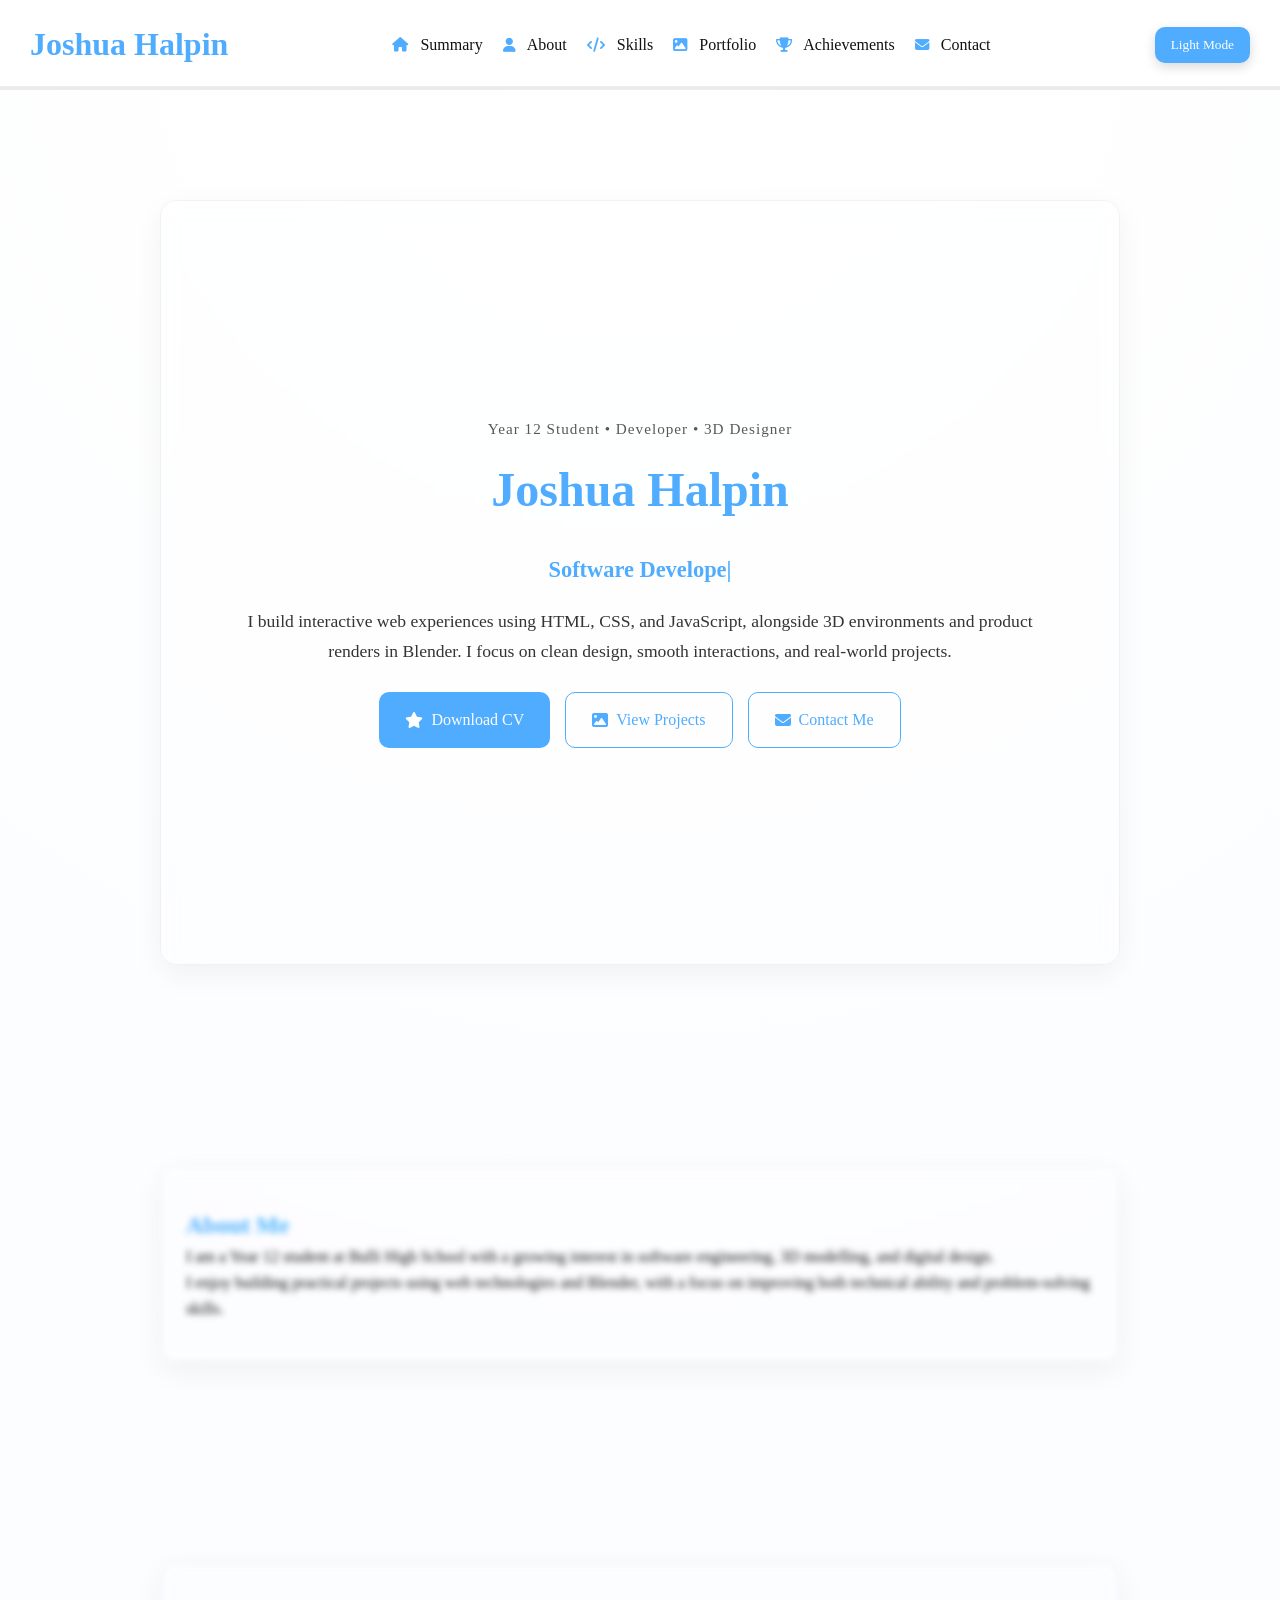
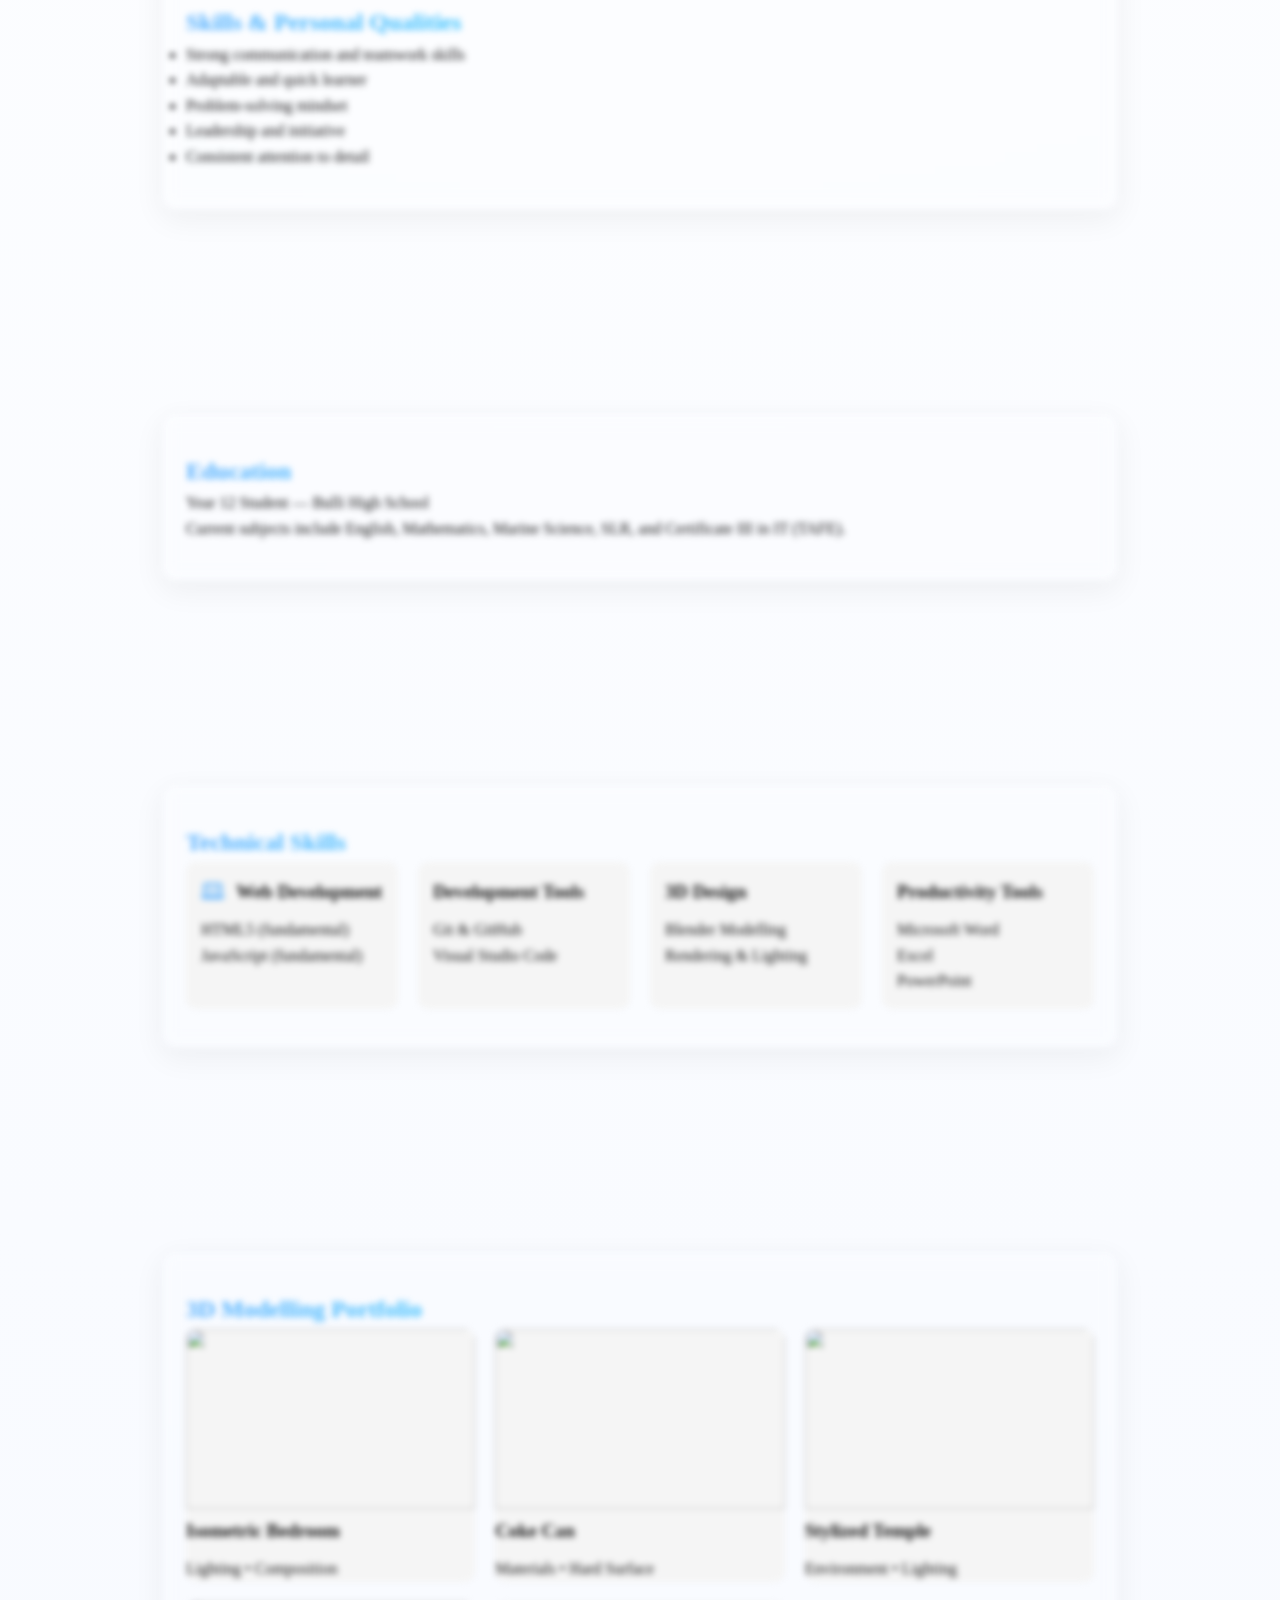
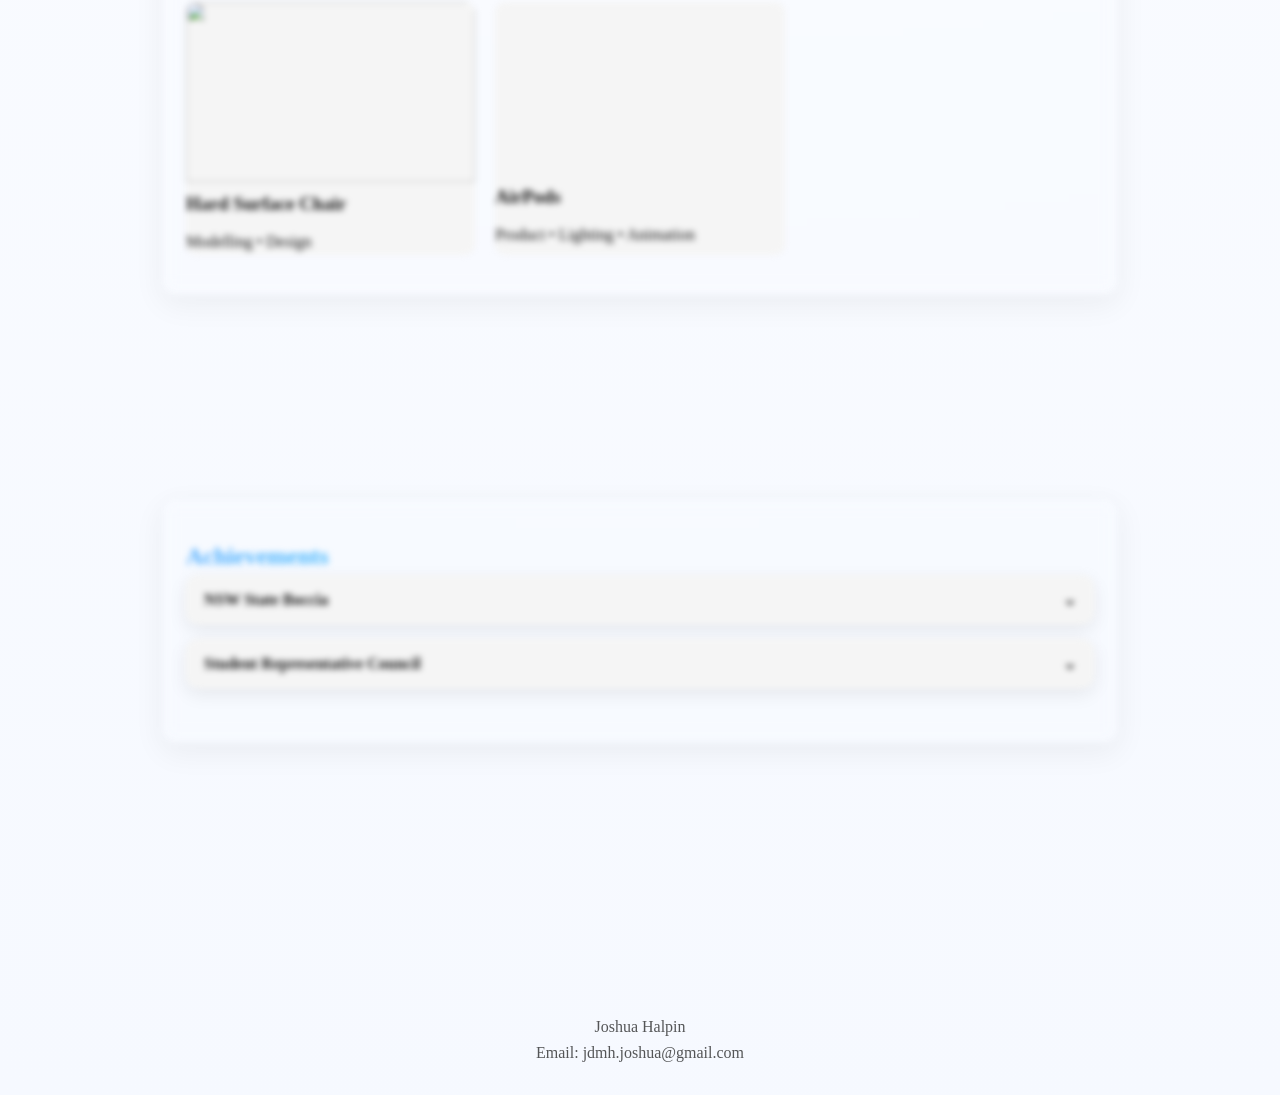
==== index.html @ 12727847 "Changed Icon Provider" ====
<!DOCTYPE html>
<html lang="en">

<head>
    <meta charset="UTF-8">
    <meta name="viewport" content="width=device-width, initial-scale=1.0">

    <title>Joshua Halpin | CV</title>

    <link rel="icon" href="/Favicon.png">
    <link rel="stylesheet" href="styles.css">

    <!-- Fonts -->
    <link rel="preconnect" href="https://fonts.googleapis.com">
    <link rel="preconnect" href="https://fonts.gstatic.com" crossorigin>
    <link href="https://fonts.googleapis.com/css2?family=Google+Sans:wght@400;500;700&display=swap" rel="stylesheet">

    <!-- Emojis-->
    <link rel="stylesheet" href="https://cdnjs.cloudflare.com/ajax/libs/font-awesome/6.5.0/css/all.min.css">

</head>

<body>

<!-- ================= BACK TO TOP ================= -->
<button onclick="topFunction()" id="myBtn">Top</button>

<!-- ================= HEADER ================= -->
<header id="navigationBar">

    <h1 class="header1">
        <a href="index.html">Joshua Halpin</a>
    </h1>

    <!-- DESKTOP NAV -->
    <nav class="desktop-nav">
        <a href="#summary"><i class="fa-solid fa-house"></i> Summary</a>
        <a href="#about"><i class="fa-solid fa-user"></i> About</a>
        <a href="#skills"><i class="fa-solid fa-code"></i> Skills</a>
        <a href="#portfolio"><i class="fa-solid fa-image"></i> Portfolio</a>
        <a href="#achievements"><i class="fa-solid fa-trophy"></i> Achievements</a>
        <a href="contact.html"><i class="fa-solid fa-envelope"></i> Contact</a>
    </nav>

    <div id="rightNavigation">

        <!-- HAMBURGER (MOBILE ONLY) -->
        <div class="menu-icon" onclick="toggleMenu(this)">
            <div></div>
            <div></div>
            <div></div>
        </div>

        <!-- THEME BUTTON -->
        <button id="toggleButton" type="button">
            <span class="btn-text">Light Mode</span>
            <span class="btn-icon">☀️</span>
        </button>

    </div>

        <div id="scrollProgress">
    <div id="scrollBar"></div>
</div>


</header>


<!-- ================= NAV OVERLAY ================= -->
<nav id="myNav" class="overlay">
    <div class="overlay-content">

        <a href="#summary">Summary</a>
        <a href="#about">About Me</a>
        <a href="#qualities">Skills & Qualities</a>
        <a href="#education">Education</a>
        <a href="#skills">Technical Skills</a>
        <a href="#portfolio">Portfolio</a>
        <a href="#achievements">Achievements</a>
        <a href="contact.html">Contact</a>

    </div>
</nav>

<!-- ================= MAIN CONTENT ================= -->
<main>
    
<!-- ===== SUMMARY and hero ===== -->
<section class="hero" id="summary">

    <div class="hero-content">

        <p class="hero-kicker">Year 12 Student • Developer • 3D Designer</p>

        <h1 class="hero-title">Joshua Halpin</h1>

        <p class="typing">
            <span id="typed-text"></span><span class="cursor">|</span>
        </p>

        <p class="hero-description">
            I build interactive web experiences using HTML, CSS, and JavaScript,
            alongside 3D environments and product renders in Blender.
            I focus on clean design, smooth interactions, and real-world projects.
        </p>

        <div class="hero-buttons">

            <!-- CV DOWNLOAD -->
            <a href="/Joshua-Halpin-CV.pdf"
               class="btn primary"
               download>
        <i class="fa-solid fa-star"></i>
                Download CV
            </a>

            <!-- PROJECTS -->
            <a href="#portfolio"
               class="btn secondary">
                <i class="fa-solid fa-image"></i>
                View Projects
            </a>

            <!-- CONTACT -->
            <a href="contact.html"
               class="btn secondary">
                <i class="fa-solid fa-envelope"></i>
                Contact Me
            </a>

        </div>

    </div>

</section>

<!-- ===== ABOUT ===== -->
<section id="about">
    <h2>About Me</h2>

    <p>
        I am a Year 12 student at Bulli High School with a growing interest in software engineering,
        3D modelling, and digital design.
    </p>

    <p>
        I enjoy building practical projects using web technologies and Blender, with a focus on
        improving both technical ability and problem-solving skills.
    </p>
</section>

<!-- ===== QUALITIES ===== -->
<section id="qualities">
    <h2>Skills & Personal Qualities</h2>

    <ul>
        <li>Strong communication and teamwork skills</li>
        <li>Adaptable and quick learner</li>
        <li>Problem-solving mindset</li>
        <li>Leadership and initiative</li>
        <li>Consistent attention to detail</li>
    </ul>
</section>

<!-- ===== EDUCATION ===== -->
<section id="education">
    <h2>Education</h2>

    <p>
        Year 12 Student — Bulli High School
    </p>

    <p>
        Current subjects include English, Mathematics, Marine Science, SLR, and Certificate III in IT (TAFE).
    </p>
</section>

<!-- ===== SKILLS ===== -->
<section id="skills">

    <h2>Technical Skills</h2>

    <div class="skills-grid">

        <div class="skill-category">
            <h3><i class="fa-solid fa-laptop-code"></i> Web Development</h3>
            <p>HTML5 (fundamental)</p>
            <p>JavaScript (fundamental)</p>
        </div>

        <div class="skill-category">
            <h3>Development Tools</h3>
            <p>Git & GitHub</p>
            <p>Visual Studio Code</p>
        </div>

        <div class="skill-category">
            <h3>3D Design</h3>
            <p>Blender Modelling</p>
            <p>Rendering & Lighting</p>
        </div>

        <div class="skill-category">
            <h3>Productivity Tools</h3>
            <p>Microsoft Word</p>
            <p>Excel</p>
            <p>PowerPoint</p>
        </div>

    </div>

</section>

<!-- ===== PORTFOLIO ===== -->
<section id="portfolio">

    <h2>3D Modelling Portfolio</h2>

    <div class="portfolio-grid">

        <div class="portfolio-item" onclick="openModal(this)">
            <img src="Isometric Bedroom.png"
                 data-title="Isometric Bedroom"
                 data-desc="A detailed isometric interior scene created in Blender, focusing on composition, lighting balance, and spatial design. The project demonstrates understanding of camera framing, material variation, and scene layout to create a visually coherent environment.">

            <div class="portfolio-text">
                <h3>Isometric Bedroom</h3>
                <p>Lighting • Composition</p>
            </div>
        </div>

        <div class="portfolio-item" onclick="openModal(this)">
            <img src="Can.png"
                 data-title="Coca-Cola Can"
                 data-desc="A hard-surface modelling study focused on achieving realistic proportions, surface detail, and material accuracy. Emphasis was placed on clean topology, reflective shader setup, and lighting to replicate a commercially lit product render.">

            <div class="portfolio-text">
                <h3>Coke Can</h3>
                <p>Materials • Hard Surface</p>
            </div>
        </div>

        <div class="portfolio-item" onclick="openModal(this)">
            <img src="Stylized Temple.png"
                 data-title="Stylized Temple"
                 data-desc="A stylized architectural environment exploring shape language, lighting, and atmosphere. The project highlights environment design fundamentals, including silhouette clarity, material stylisation, and mood-driven lighting composition.">

            <div class="portfolio-text">
                <h3>Stylized Temple</h3>
                <p>Environment • Lighting</p>
            </div>
        </div>

        <div class="portfolio-item" onclick="openModal(this)">
            <img src="Chair.png"
                 data-title="Hard Surface Chair"
                 data-desc="A precision-focused hard-surface modelling exercise demonstrating clean geometry, edge control, and accurate form development. The model was created with attention to real-world structure and rendering consistency.">

            <div class="portfolio-text">
                <h3>Hard Surface Chair</h3>
                <p>Modelling • Design</p>
            </div>
        </div>

    <div class="portfolio-item"
        onclick="openModal(this)"
        data-title="AirPods Product Render"
        data-desc="A product-focused 3D animation exploring lighting, material realism, and smooth looping motion presentation.">

        <video muted playsinline loop preload="metadata">
            <source src="Airpods.webm" type="video/webm">
        </video>

        <div class="portfolio-text">
            <h3>AirPods</h3>
            <p>Product • Lighting • Animation</p>
        </div>
    </div>

</section>

<!-- ===== ACHIEVEMENTS ===== -->
<section id="achievements">

    <h2>Achievements</h2>

    <!-- NSW State Boccia -->
    <div class="achievement-card">

        <button class="achievement-toggle">
            NSW State Boccia
            <span class="arrow">⌄</span>
        </button>

        <div class="achievement-content">

            <div class="achievement-body">

                <img src="Boccia.jpg" class="achievement-img" alt="NSW State Boccia">

                <div class="achievement-text">
                    <p>
                        Represented my school in Boccia for three years, reaching state-level
                        competitions and achieving a championship victory.
                    </p>

                    <p>
                        Also supported and mentored junior players, helping them develop their
                        skills and confidence.
                    </p>
                </div>

            </div>

        </div>

    </div>

    <!-- Student Representative Council -->
    <div class="achievement-card">

        <button class="achievement-toggle">
            Student Representative Council
            <span class="arrow">⌄</span>
        </button>

        <div class="achievement-content">

            <p>
                Contributed to school leadership over three years by assisting with event
                organisation, fundraising activities, and student engagement initiatives.
            </p>

            <p>
                Helped represent student voices and supported the coordination of school events.
            </p>

        </div>

    </div>

</section>

</main>

<!-- ================= FOOTER ================= -->
<footer>
    <p>Joshua Halpin</p>
    <p>Email: jdmh.joshua@gmail.com</p>
</footer>

<!-- ================= MODAL ================= -->
<div id="imageModal" class="modal" onclick="closeModal()">

    <div class="modal-content">

        <img id="modalImage" style="display:none;">
        <video id="modalVideo" controls autoplay loop style="display:none;"></video>
        <div class="modal-right">
            <h2 id="modalTitle"></h2>
            <p id="modalDesc"></p>
        </div>

    </div>

</div>

<!-- ================= SCRIPT ================= -->
<script src="script.js"></script>



</body>
</html>
---- styles.css ----
:root {
    --header-height: 90px;
}

html {
    scroll-behavior: smooth;
}

/* =========================
   BASE RESET
========================= */

html {
    scroll-behavior: smooth;
    scroll-padding-top: var(--header-height);
}

* {
    margin: 0;
    padding: 0;
    box-sizing: border-box;
    font-family: "Google Sans";
}

body {
    font-family: "Google Sans";
    background: #ffffff;
    color: #111;
    line-height: 1.6;
    transition: background 0.3s ease, color 0.3s ease;
}

body {
    background: radial-gradient(circle at top, #ffffff, #f6f9ff);
}

body.dark-mode {
    background: radial-gradient(circle at top, #0f0f0f, #0a0a0a);
}

section {
    background: rgba(255, 255, 255, 0.6);
    backdrop-filter: blur(8px);
    border: 1px solid rgba(0,0,0,0.05);
    box-shadow: 0 10px 30px rgba(0,0,0,0.05);
}

body.dark-mode section {
    background: rgba(255, 255, 255, 0.03);
    border: 1px solid rgba(255,255,255,0.05);
    box-shadow: 0 10px 30px rgba(0,0,0,0.3);
}

/* =========================
   DARK MODE
========================= */

body.dark-mode {
    background: #0f0f0f;
    color: #f5f5f5;
    body.dark-mode .portfolio-item,
    body.dark-mode .skill-category,
    body.dark-mode .contact-card,
    body.dark-mode .contact-form {
    border: 1px solid rgba(255,255,255,0.05);
    }
}

/* =========================
   HEADER
========================= */

header {
    position: sticky;
    top: 0;
    z-index: 1000;
}

.header1 {
    margin: 0;
    display: flex;
    align-items: center;
}

.header1 a {
    color: #4facfe;
    text-decoration: dotted;
}

.desktop-nav {
    display: flex;
    gap: 20px;
    align-items: center;
}

.desktop-nav a {
    text-decoration: none;
    color: inherit;
    font-weight: 500;
    transition: 0.2s;
}

.desktop-nav a:hover {
    color: #4facfe;
}

#navigationBar {
    display: flex;
    justify-content: space-between;
    align-items: center;
    padding: 20px 30px;
    position: sticky;
    top: 0;
    z-index: 1000;
    opacity: 1;
    position: sticky;
    top: 0;
    z-index: 1000;
    position: sticky;
    display: flex;
    justify-content: space-between;
    align-items: center;
    height: var(--header-height);
    position: sticky;
    overflow: hidden;
    background: rgba(255, 255, 255, 0.98);
    backdrop-filter: blur(10px);
    height: var(--header-height);
    position: sticky;
    top: 0;
    z-index: 1000;
}
body.dark-mode #navigationBar {
    background: rgba(15, 15, 15, 0.98);
    backdrop-filter: blur(10px);
}


#rightNavigation {
    display: flex;
    align-items: center;
    gap: 12px;
}

main {
    padding-top: var(--header-height);
    padding: calc(var(--header-height) + 20px) 20px 40px;
    max-width: 1000px;
    margin: auto;
}

.menu-icon {
    display: none;
    cursor: pointer;
}

@media (max-width: 768px) {

    .desktop-nav {
        display: none;
    }

    .menu-icon {
        display: block;
    }
}

/* =========================
   SCROLL PROGRESS BAR
========================= */

#scrollProgress {
    position: absolute;
    bottom: 0;
    left: 0;
    width: 100%;
    height: 4px;
    background: rgba(0, 0, 0, 0.08);
    z-index: 1;
}

#scrollProgress {
    width: 100%;
    height: 4px;
    background: rgba(0, 0, 0, 0.08);
}

body.dark-mode #scrollProgress {
    background: rgba(255, 255, 255, 0.08);
}

#scrollBar {
    width: 0%;
    height: 100%;

    background: linear-gradient(90deg, #4facfe, #00f2fe);
    box-shadow: 0 0 10px rgba(79, 172, 254, 0.6);

    transition: width 0.08s linear;
}

/* =========================
   HAMBURGER MENU
========================= */

.menu-icon {
    cursor: pointer;
}

.menu-icon div {
    width: 25px;
    height: 3px;
    margin: 5px;
    background: #111;
    transition: 0.3s;
}

body.dark-mode .menu-icon div {
    background: #fff;
}

/* =========================
   OVERLAY MENU
========================= */

.overlay {
    height: 100%;
    width: 0;
    position: fixed;
    z-index: 2000;
    left: 0;
    top: 0;

    background: rgba(0, 0, 0, 0.95);

    overflow-x: hidden;
    transition: 0.4s;
}

.overlay.open {
    width: 100%;
}

.overlay-content {
    position: absolute;
    top: 50%;
    transform: translateY(-50%);
    width: 100%;
    text-align: center;
}

.overlay-content a {
    display: block;
    padding: 12px;
    font-size: 1.5rem;

    color: #fff;
    text-decoration: none;

    transition: 0.2s;
}

.overlay-content a:hover {
    color: #4facfe;
}

/* =========================
   SECTIONS BASE
========================= */

section {
    margin-bottom: 200px;
    padding: 40px 25px;
    border-radius: 16px;
    background: transparent;

    opacity: 1;

    transition:
        transform 0.3s ease,
        opacity 0.6s ease,
        box-shadow 0.3s ease;
}

section:hover {
    transform: translateY(-5px);
    box-shadow: 0 20px 40px rgba(0,0,0,0.1);
}

/* =========================
   ANIMATION STATE
========================= */

section.reveal {
    opacity: 0;
    transform: translateX(80px) scale(0.98);
    filter: blur(3px);
}

section.show {
    opacity: 1;
    transform: translateX(0) scale(1);
    filter: blur(0);
}

section {
    transition:
        transform 0.7s cubic-bezier(0.2, 0.8, 0.2, 1),
        opacity 0.6s ease,
        box-shadow 0.3s ease;
}

/* =========================
   DARK MODE SUPPORT
========================= */

body.dark-mode section {
    background: rgba(255, 255, 255, 0.02);
}

/* =========================
   DARK MODE
========================= */

body.dark-mode section {
    background: rgba(255, 255, 255, 0.02);
}

/* =========================
   HEADINGS
========================= */


h2 {
    background: linear-gradient(90deg, #4facfe, #00f2fe);
    -webkit-background-clip: text;
    background-clip: text;
    -webkit-text-fill-color: transparent;
}

h3 {
    margin-bottom: 10px;
}

/* =========================
   HERO SECTION
========================= */

.hero {
    min-height: 85vh;
    display: flex;
    align-items: center;
    justify-content: center;
    text-align: center;

    padding: calc(var(--header-height)px) 20px 60px;
}

.hero-title {
    min-height: 80px;
}

.hero-content {
    max-width: 800px;
}

.hero-kicker {
    font-size: 0.95rem;
    opacity: 0.7;
    margin-bottom: 10px;
    letter-spacing: 1px;
}

.hero-title {
    font-size: 3rem;
    color: #4facfe;
    margin-bottom: 15px;
}

.hero-description {
    font-size: 1.1rem;
    line-height: 1.7;
    opacity: 0.85;
    margin-bottom: 25px;
}

.hero-buttons {
    display: flex;
    justify-content: center;
    gap: 15px;
    flex-wrap: wrap;
}

/* buttons */
.btn {
    padding: 14px 26px;
    border-radius: 10px;
    text-decoration: none;
    font-weight: 500;
    transition: 0.2s ease;
}

.btn, button {
    transition: transform 0.2s ease, box-shadow 0.2s ease;
}

.btn:hover, button:hover {
    transform: translateY(-2px);
    box-shadow: 0 10px 20px rgba(79, 172, 254, 0.25);
}

.btn i {
    margin-right: 8px;
    font-size: 1em;
    color: inherit;
    vertical-align: middle;
}

.btn {
    display: inline-flex;
    align-items: center;
}

.primary {
    background: #4facfe;
    color: white;
}

.primary:hover {
    transform: translateY(-2px);
}

.secondary {
    border: 1px solid #4facfe;
    color: #4facfe;
}

.secondary:hover {
    background: rgba(79, 172, 254, 0.1);
}


/* =========================
   SKILLS GRID
========================= */

.skills-grid {
    display: grid;
    grid-template-columns: repeat(auto-fit, minmax(200px, 1fr));
    gap: 20px;
}

.skill-category {
    padding: 15px;
    border-radius: 10px;

    background: #f5f5f5;
    color: #111;

    transition: transform 0.35s cubic-bezier(0.2, 0.8, 0.2, 1),
                box-shadow 0.35s cubic-bezier(0.2, 0.8, 0.2, 1);

    will-change: transform;
}

/* force text consistency */
.skill-category h3,
.skill-category p {
    color: inherit;
}

/* hover lift */
.skill-category:hover {
    transform: translateY(-8px) scale(1.03);

    box-shadow:
        0 12px 25px rgba(0, 0, 0, 0.12),
        0 6px 10px rgba(0, 0, 0, 0.08);

    z-index: 2;
}

/* DARK MODE FIX (IMPORTANT) */
body.dark-mode .skill-category {
    background: #1a1a1a;
    color: #f5f5f5;
}

/* dark hover shadow */
body.dark-mode .skill-category:hover {
    box-shadow:
        0 12px 25px rgba(255, 255, 255, 0.08),
        0 6px 10px rgba(255, 255, 255, 0.05);
}

/* =========================
   PORTFOLIO GRID
========================= */

.portfolio-grid {
    display: grid;
    grid-template-columns: repeat(auto-fit, minmax(220px, 1fr));
    gap: 20px;
}

.portfolio-item {
    cursor: pointer;
    border-radius: 10px;
    overflow: hidden;

    background: #f5f5f5;
    transition: transform 0.2s ease;
}

.portfolio-item {
    transition: transform 0.3s ease, box-shadow 0.3s ease;
}

.portfolio-item:hover {
    transform: scale(1.05);
    box-shadow: 0 15px 30px rgba(0,0,0,0.15);
}

body.dark-mode .portfolio-item {
    background: #1a1a1a;
}

.portfolio-item img {
    width: 100%;
    height: 180px;
    object-fit: cover;
}

.portfolio-item video {
    width: 100%;
    height: 180px;
    object-fit: cover;
    display: block;
}


/* =========================
   ACHIEVEMENT CARDS
========================= */

.achievement-card {
    background: #f5f5f5;
    border-radius: 12px;
    overflow: hidden;

    margin-bottom: 15px;

    box-shadow: 0 6px 18px rgba(0,0,0,0.08);
}

/* Dark mode */
body.dark-mode .achievement-card {
    background: #1a1a1a;
}

/* Light mode */
.achievement-toggle {
    color: #111;
}

/* Dark mode */
body.dark-mode .achievement-toggle {
    color: #fff;
}

body.dark-mode .achievement-toggle .arrow {
    color: #fff;
}

/* =========================
   TOGGLE BUTTON
========================= */

.achievement-toggle {
    width: 100%;
    padding: 15px 18px;

    border: none;
    background: transparent;

    display: flex;
    justify-content: space-between;
    align-items: center;

    font-size: 1rem;
    font-weight: 600;

    cursor: pointer;

    transition: 0.2s ease;
}

.achievement-toggle:hover {
    background: rgba(0,0,0,0.05);
}

body.dark-mode .achievement-toggle:hover {
    background: rgba(255,255,255,0.05);
}

/* arrow animation */
.arrow {
    transition: transform 0.3s ease;
}

/* =========================
   CONTENT (HIDDEN BY DEFAULT)
========================= */

.achievement-content {
    max-height: 0;
    overflow: hidden;
    padding: 0 18px;
    transition: max-height 0.4s ease, padding 0.4s ease;
}

/* OPEN STATE */
.achievement-card.open .achievement-content {
    max-height: 600px;
    padding: 15px 18px 20px;
}

/* rotate arrow */
.achievement-card.open .arrow {
    transform: rotate(180deg);
}

/* image styling */

.achievement-body {
    display: flex;
    gap: 20px;
    align-items: flex-start;
}

.achievement-img {
    width: 220px;
    max-width: 100%;
    height: auto;

    border-radius: 10px;
    flex-shrink: 0;
}

.achievement-text {
    flex: 1;
}

.achievement-card {
    overflow: visible;
}

@media (max-width: 768px) {
    .achievement-body {
        flex-direction: column;
    }

    .achievement-img {
        width: 100%;
        max-width: 350px;
        margin: 0 auto;
    }
}



/* =========================
   MODAL
========================= */

.modal {
    position: fixed;
    inset: 0;

    background: rgba(0,0,0,0.9);

    display: flex;
    justify-content: center;
    align-items: center;

    opacity: 0;
    visibility: hidden;
    pointer-events: none;

    transition: opacity 0.25s ease, visibility 0.25s ease;
    z-index: 3000;
}

.modal.open {
    opacity: 1;
    visibility: visible;
    pointer-events: auto;
}

.modal-content {
    display: flex;
    flex-direction: row;
    align-items: center;
    justify-content: center;

    gap: 30px;

    transform: scale(0.95);
    transition: transform 0.25s ease;
}

.modal.open .modal-content {
    transform: scale(1);
}

#modalImage,
#modalVideo {
    max-width: 80vw;
    max-height: 80vh;
    object-fit: contain;
    border-radius: 10px;
}

.modal-right {
    color: white;
    max-width: 300px;
}

@media (max-width: 768px) {

    .modal-content {
        flex-direction: column;
        width: 90%;
        max-width: 500px;
        gap: 20px;
        text-align: center;
    }

    #modalImage,
    #modalVideo {
        max-width: 100%;
        max-height: 45vh;
        width: auto;
        height: auto;
        object-fit: contain;
    }

    .modal-right {
        max-width: 100%;
    }

}

    .modal-right h2 {
        font-size: 1.5rem;
        margin-bottom: 10px;
    }

/* =========================
   FOOTER
========================= */

footer {
    text-align: center;
    padding: 30px;

    opacity: 0.7;
}

/* =========================
   BACK TO TOP BUTTON
========================= */

#myBtn {
    position: fixed;
    bottom: 20px;
    right: 20px;

    padding: 10px 15px;
    border: none;
    border-radius: 5px;

    background: #4facfe;
    color: white;

    cursor: pointer;
    z-index: 99;

    opacity: 0;
    visibility: hidden;
    transition: opacity 0.3s ease, visibility 0.3s ease;
}

#myBtn.show {
    opacity: 1;
    visibility: visible;
}

#toggleButton {
    display: inline-flex;
    align-items: center;
    justify-content: center;
    gap: 8px;

    padding: 10px 16px;

    border: none;
    border-radius: 10px;

    cursor: pointer;

    background: #4facfe;
    color: #fff;

    box-shadow: 0 4px 12px rgba(0, 0, 0, 0.15);

    transition: all 0.25s ease;
}

.btn-icon {
    display: none;
}

@media (max-width: 768px) {
    .btn-text {
        display: none;
    }

    .btn-icon {
        display: inline;
        font-size: 1.2rem;
    }

    #toggleButton {
        padding: 10px 12px;
    }
}

@media (max-width: 768px) {

    #rightNavigation {
        display: flex;
        flex-direction: row;
        align-items: center;
        gap: 10px;
    }

    .menu-icon {
        display: block;
    }
}


/* =========================
   CONTACT PAGE LAYOUT
========================= */

.contact-page {
    max-width: 1000px;
    margin: auto;
    padding: 40px 20px;
}

/* Hero section */
.contact-hero {
    text-align: center;
    margin-bottom: 40px;
}

.contact-hero h2 {
    font-size: 2.2rem;
    margin-bottom: 10px;
}

.contact-hero p {
    opacity: 0.8;
}

/* =========================
   CONTACT GRID
========================= */

.contact-container {
    display: grid;
    grid-template-columns: 1fr 1.2fr;
    gap: 25px;
}

/* responsive */
@media (max-width: 768px) {
    .contact-container {
        grid-template-columns: 1fr;
    }
}

/* =========================
   CONTACT CARD
========================= */

.contact-card {
    background: #f5f5f5;
    padding: 25px;
    border-radius: 12px;

    box-shadow: 0 6px 18px rgba(0,0,0,0.08);
}

body.dark-mode .contact-card {
    background: #1a1a1a;
}

.contact-card h3 {
    margin-bottom: 15px;
}

.contact-card p {
    margin: 12px 0;
    display: flex;
    align-items: center;
    gap: 10px;
}

/* =========================
   CONTACT FORM
========================= */

.contact-form {
    background: #f5f5f5;
    padding: 25px;
    border-radius: 12px;

    box-shadow: 0 6px 18px rgba(0,0,0,0.08);
}

body.dark-mode .contact-form {
    background: #1a1a1a;
}

.contact-form h3 {
    margin-bottom: 15px;
}

.contact-form label {
    display: block;
    margin-top: 10px;
    margin-bottom: 5px;
    font-weight: 500;
}

/* inputs */
.contact-form input,
.contact-form textarea {
    width: 100%;
    padding: 12px;

    border-radius: 8px;
    border: 1px solid #ccc;

    font-family: inherit;
    font-size: 1rem;

    outline: none;
    transition: 0.2s;
}

body.dark-mode .contact-form input,
body.dark-mode .contact-form textarea {
    background: #111;
    border: 1px solid #333;
    color: white;
}

/* focus effect */
.contact-form input:focus,
.contact-form textarea:focus {
    border-color: #4facfe;
    box-shadow: 0 0 0 3px rgba(79, 172, 254, 0.2);
}

/* =========================
   SUBMIT BUTTON
========================= */

.contact-form button {
    margin-top: 15px;
    width: 100%;

    padding: 12px;

    border: none;
    border-radius: 10px;

    background: linear-gradient(135deg, #4facfe, #00f2fe);
    color: white;

    font-size: 1rem;
    font-weight: 600;

    cursor: pointer;
    transition: 0.25s ease;
}

.contact-form button:hover {
    transform: translateY(-2px);
    box-shadow: 0 10px 20px rgba(0,0,0,0.2);
}

body.dark-mode .contact-hero p {
    opacity: 0.7;
}

/* =========================
   WEATHER SECTION
========================= */

.weather-section {
    max-width: 600px;
    margin: 40px auto;
    padding: 20px;

    text-align: center;
}

.weather-card {
    background: #f5f5f5;
    padding: 20px;

    border-radius: 12px;
    box-shadow: 0 6px 18px rgba(0,0,0,0.08);

    transition: 0.3s ease;
}

/* Dark mode */
body.dark-mode .weather-card {
    background: #1a1a1a;
    box-shadow: 0 6px 18px rgba(255,255,255,0.05);
}

/* Weather text styling */
#weather-result p {
    margin: 8px 0;
    font-size: 1rem;
}

/* Make it feel like a widget */
.weather-title {
    font-size: 1.6rem;
    margin-bottom: 15px;
}

/* Reval As Scroll */
.reveal {
    opacity: 0;
    transform: translateY(30px);
    transition: all 0.8s ease;
}

.reveal.show {
    opacity: 1;
    transform: translateY(0);
}

/* Icon Style */

i {
    margin-right: 8px;
    color: #4facfe;
}

nav i {
    font-size: 0.9em;
}

/* Typing Hero */
.typing {
    font-size: 1.4rem;
    color: #4facfe;
    font-weight: 600;
    margin: 20px 0;
    min-height: 32px;
}

.cursor {
    animation: blink .8s infinite;
}

@keyframes blink {
    50% {
        opacity: 0;
    }
}
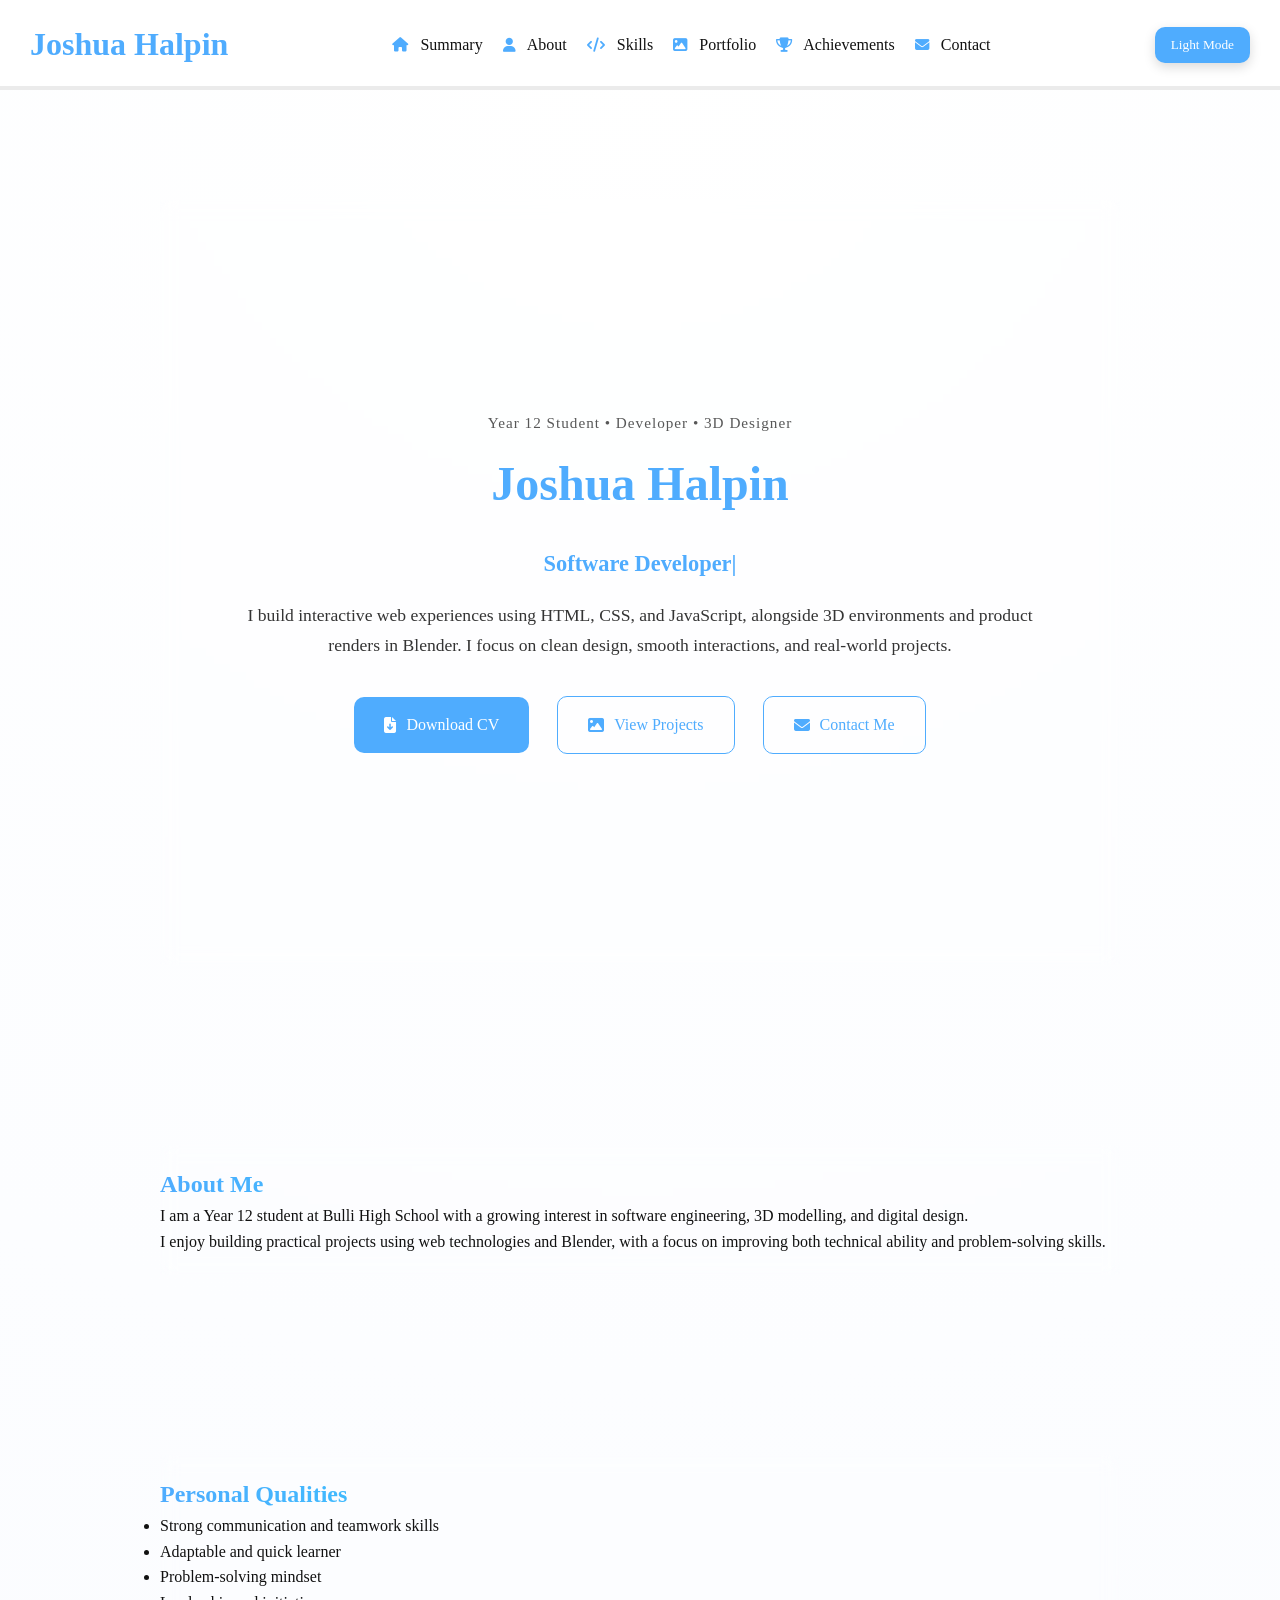
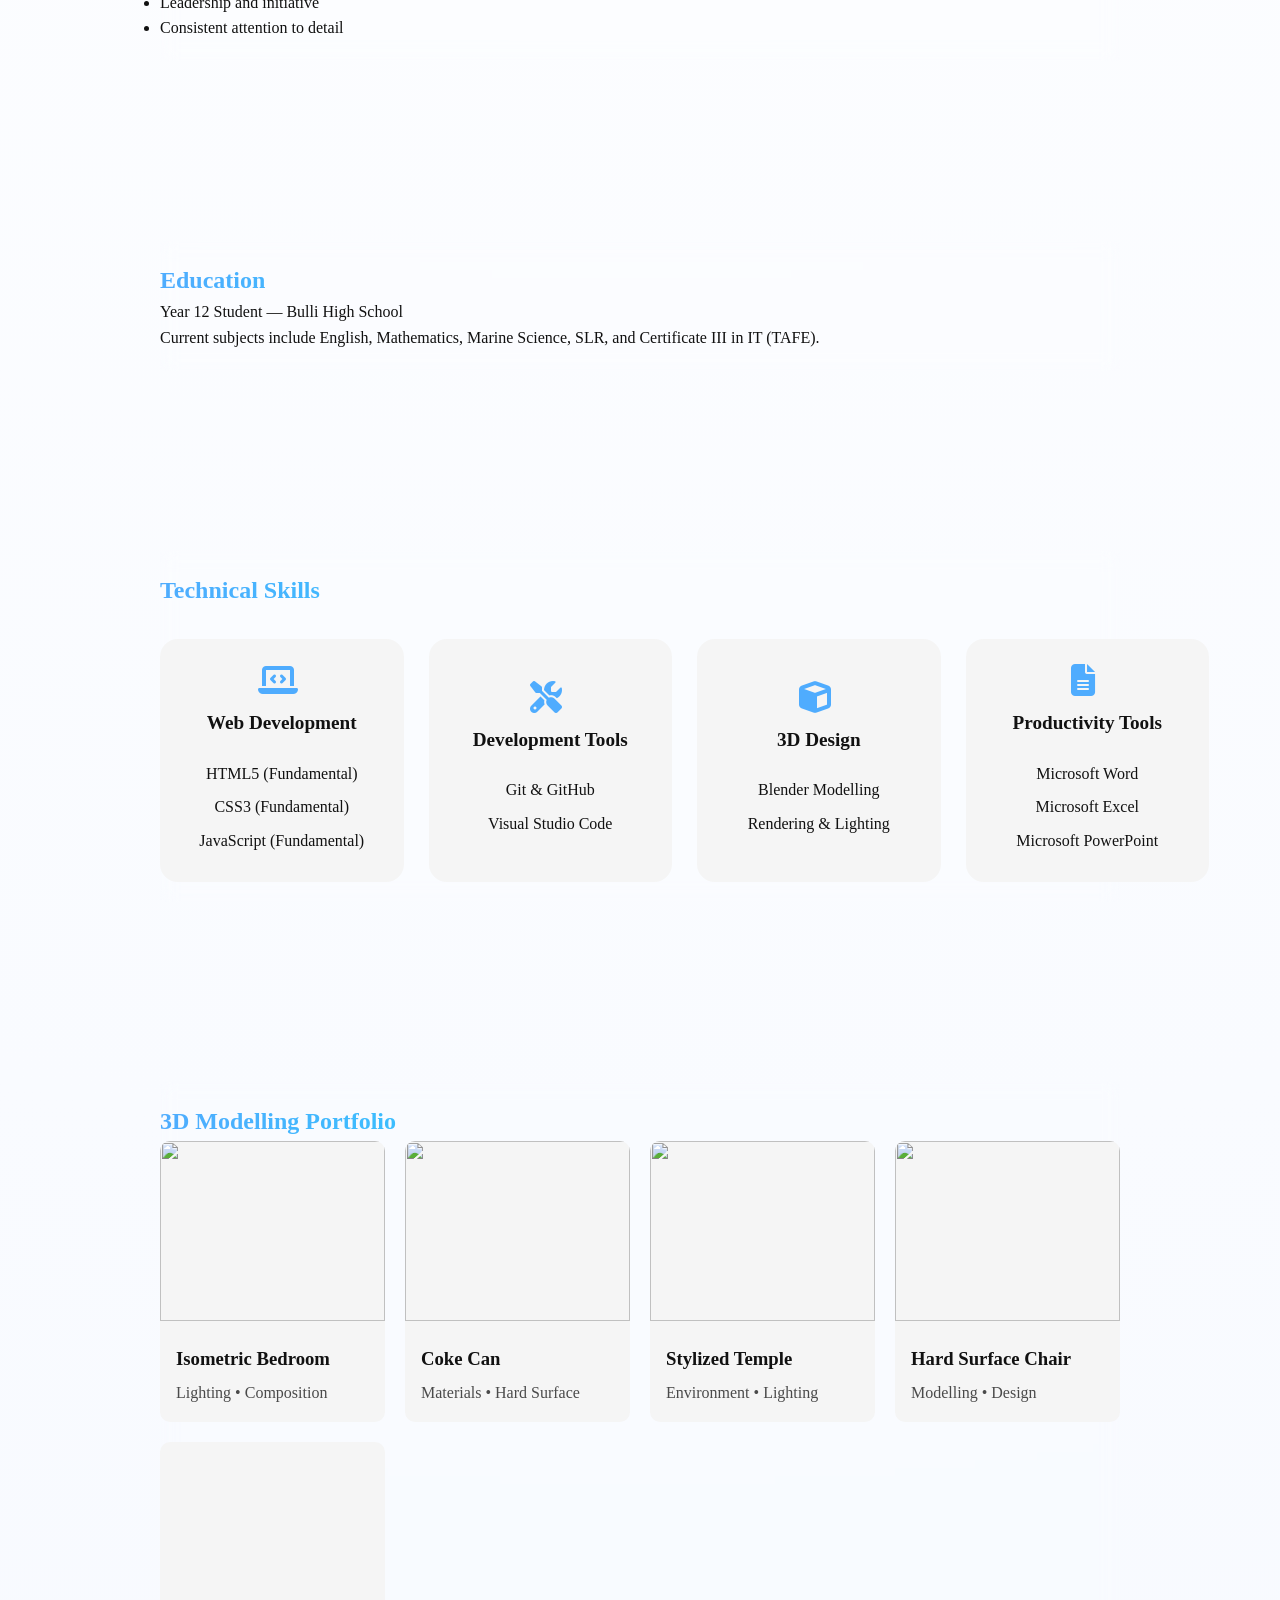
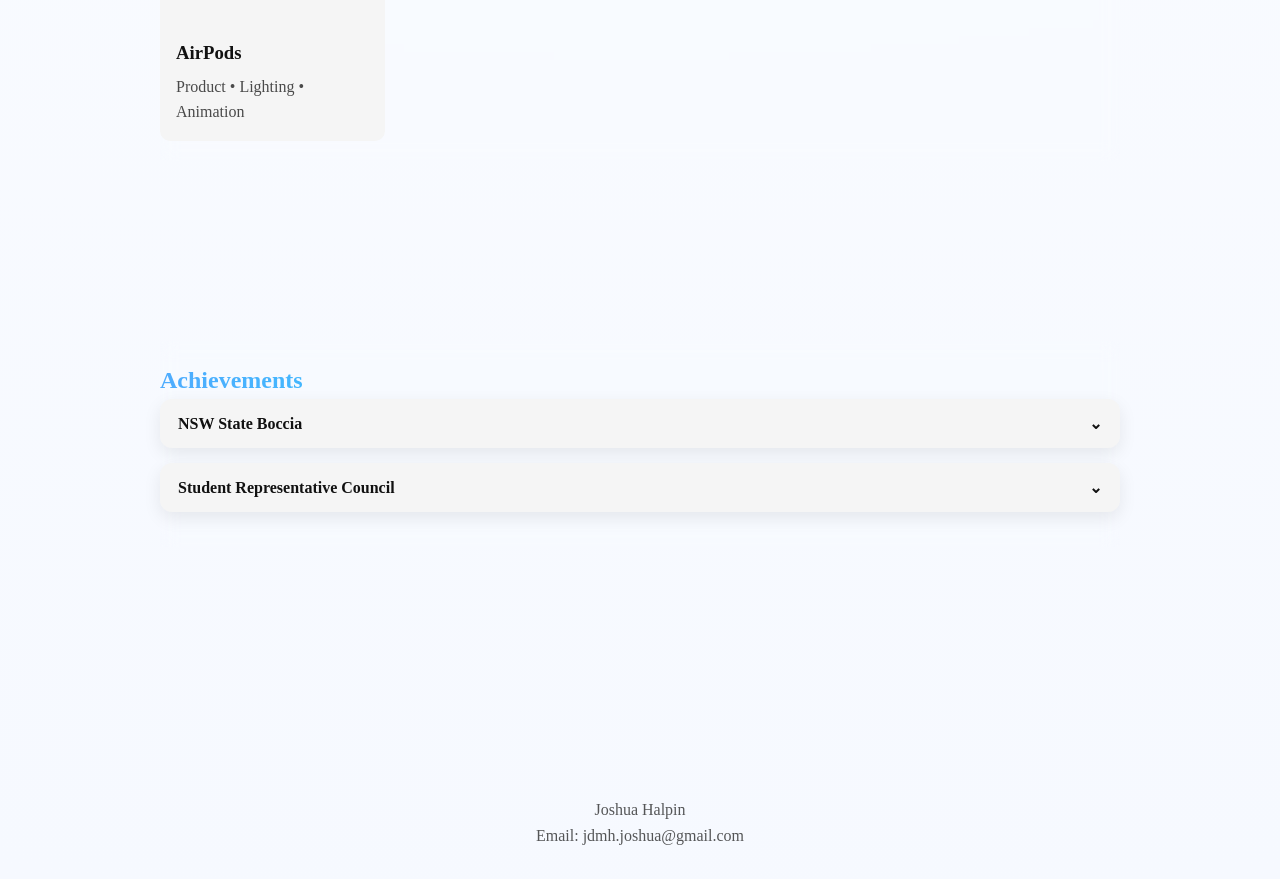
==== commit 010331c2: "added some icons, changed the styling of the surrounds, change the way that the sections fade in, ad" ====
--- a/index.html
+++ b/index.html
@@ -74,7 +74,7 @@
 
         <a href="#summary">Summary</a>
         <a href="#about">About Me</a>
-        <a href="#qualities">Skills & Qualities</a>
+        <a href="#qualities">Personal Qualities</a>
         <a href="#education">Education</a>
         <a href="#skills">Technical Skills</a>
         <a href="#portfolio">Portfolio</a>
@@ -109,11 +109,11 @@
         <div class="hero-buttons">
 
             <!-- CV DOWNLOAD -->
-            <a href="/Joshua-Halpin-CV.pdf"
-               class="btn primary"
-               download>
-        <i class="fa-solid fa-star"></i>
-                Download CV
+            <a href="Joshua-Halpin-CV.docx"
+            class="btn primary"
+            download="Joshua-Halpin-CV.docx">
+                <i class="fa-solid fa-file-arrow-down"></i>
+                <span>Download CV</span>
             </a>
 
             <!-- PROJECTS -->
@@ -153,7 +153,7 @@
 
 <!-- ===== QUALITIES ===== -->
 <section id="qualities">
-    <h2>Skills & Personal Qualities</h2>
+    <h2>Personal Qualities</h2>
 
     <ul>
         <li>Strong communication and teamwork skills</li>
@@ -185,28 +185,41 @@
     <div class="skills-grid">
 
         <div class="skill-category">
-            <h3><i class="fa-solid fa-laptop-code"></i> Web Development</h3>
-            <p>HTML5 (fundamental)</p>
-            <p>JavaScript (fundamental)</p>
+            <h3>
+                <i class="fa-solid fa-laptop-code"></i>
+                Web Development
+            </h3>
+            <p>HTML5 (Fundamental)</p>
+            <p>CSS3 (Fundamental)</p>
+            <p>JavaScript (Fundamental)</p>
         </div>
 
         <div class="skill-category">
-            <h3>Development Tools</h3>
+            <h3>
+                <i class="fa-solid fa-screwdriver-wrench"></i>
+                Development Tools
+            </h3>
             <p>Git & GitHub</p>
             <p>Visual Studio Code</p>
         </div>
 
         <div class="skill-category">
-            <h3>3D Design</h3>
+            <h3>
+                <i class="fa-solid fa-cube"></i>
+                3D Design
+            </h3>
             <p>Blender Modelling</p>
             <p>Rendering & Lighting</p>
         </div>
 
         <div class="skill-category">
-            <h3>Productivity Tools</h3>
+            <h3>
+                <i class="fa-solid fa-file-lines"></i>
+                Productivity Tools
+            </h3>
             <p>Microsoft Word</p>
-            <p>Excel</p>
-            <p>PowerPoint</p>
+            <p>Microsoft Excel</p>
+            <p>Microsoft PowerPoint</p>
         </div>
 
     </div>
--- a/styles.css
+++ b/styles.css
@@ -269,38 +269,41 @@
 ========================= */
 
 section {
-    margin-bottom: 200px;
-    padding: 40px 25px;
-    border-radius: 16px;
+    margin-bottom: 180px;
+    padding: 20px 0;
     background: transparent;
-
-    opacity: 1;
+    border: none;
+    box-shadow: none;
+    border-radius: 0;
 
     transition:
         transform 0.3s ease,
-        opacity 0.6s ease,
-        box-shadow 0.3s ease;
+        opacity 0.6s ease;
 }
 
 section:hover {
-    transform: translateY(-5px);
-    box-shadow: 0 20px 40px rgba(0,0,0,0.1);
+    transform: none;
 }
 
 /* =========================
    ANIMATION STATE
 ========================= */
 
-section.reveal {
+/* =========================
+   REVEAL ON SCROLL
+========================= */
+
+.reveal {
     opacity: 0;
-    transform: translateX(80px) scale(0.98);
-    filter: blur(3px);
-}
-
-section.show {
+    transform: translateY(60px);
+    transition:
+        opacity 0.8s ease,
+        transform 0.8s ease;
+}
+
+.show {
     opacity: 1;
-    transform: translateX(0) scale(1);
-    filter: blur(0);
+    transform: translateY(0);
 }
 
 section {
@@ -387,17 +390,30 @@
 .hero-buttons {
     display: flex;
     justify-content: center;
-    gap: 15px;
+    align-items: center;
     flex-wrap: wrap;
+    gap: 28px;
+    margin-top: 35px;
+}
+
+.hero-buttons .btn i {
+    font-size: 1rem;
+    margin: 0;
 }
 
 /* buttons */
 .btn {
-    padding: 14px 26px;
+    display: inline-flex;
+    align-items: center;
+    gap: 10px;
+
+    padding: 15px 30px;
+
     border-radius: 10px;
     text-decoration: none;
     font-weight: 500;
-    transition: 0.2s ease;
+
+    transition: transform 0.2s ease, box-shadow 0.2s ease;
 }
 
 .btn, button {
@@ -446,51 +462,61 @@
 
 .skills-grid {
     display: grid;
-    grid-template-columns: repeat(auto-fit, minmax(200px, 1fr));
-    gap: 20px;
+    grid-template-columns: repeat(4, 1fr);
+    gap: 25px;
+    margin-top: 30px;
 }
 
 .skill-category {
-    padding: 15px;
-    border-radius: 10px;
-
+    aspect-ratio: 1 / 1;
     background: #f5f5f5;
-    color: #111;
-
-    transition: transform 0.35s cubic-bezier(0.2, 0.8, 0.2, 1),
-                box-shadow 0.35s cubic-bezier(0.2, 0.8, 0.2, 1);
-
-    will-change: transform;
-}
-
-/* force text consistency */
-.skill-category h3,
+    border-radius: 18px;
+    padding: 25px;
+
+    display: flex;
+    flex-direction: column;
+    justify-content: center;
+    align-items: center;
+
+    text-align: center;
+
+    transition: all 0.3s ease;
+}
+
+.skill-category h3 {
+    margin-bottom: 18px;
+    font-size: 1.2rem;
+}
+
+.skill-category h3 i {
+    display: block;
+    font-size: 2rem;
+    margin-bottom: 12px;
+}
+
 .skill-category p {
-    color: inherit;
-}
-
-/* hover lift */
+    margin: 4px 0;
+}
+
 .skill-category:hover {
-    transform: translateY(-8px) scale(1.03);
-
-    box-shadow:
-        0 12px 25px rgba(0, 0, 0, 0.12),
-        0 6px 10px rgba(0, 0, 0, 0.08);
-
-    z-index: 2;
-}
-
-/* DARK MODE FIX (IMPORTANT) */
+    transform: translateY(-8px);
+    box-shadow: 0 15px 30px rgba(0,0,0,0.12);
+}
+
 body.dark-mode .skill-category {
     background: #1a1a1a;
-    color: #f5f5f5;
-}
-
-/* dark hover shadow */
-body.dark-mode .skill-category:hover {
-    box-shadow:
-        0 12px 25px rgba(255, 255, 255, 0.08),
-        0 6px 10px rgba(255, 255, 255, 0.05);
+}
+
+@media (max-width: 900px) {
+    .skills-grid {
+        grid-template-columns: repeat(2, 1fr);
+    }
+}
+
+@media (max-width: 600px) {
+    .skills-grid {
+        grid-template-columns: 1fr;
+    }
 }
 
 /* =========================
@@ -536,6 +562,23 @@
     height: 180px;
     object-fit: cover;
     display: block;
+}
+
+
+/* =========================
+   PORTFOLIO TEXT
+========================= */
+
+.portfolio-text {
+    padding: 16px;
+}
+
+.portfolio-text h3 {
+    margin-bottom: 6px;
+}
+
+.portfolio-text p {
+    opacity: 0.75;
 }
 
 
@@ -1049,18 +1092,6 @@
     margin-bottom: 15px;
 }
 
-/* Reval As Scroll */
-.reveal {
-    opacity: 0;
-    transform: translateY(30px);
-    transition: all 0.8s ease;
-}
-
-.reveal.show {
-    opacity: 1;
-    transform: translateY(0);
-}
-
 /* Icon Style */
 
 i {
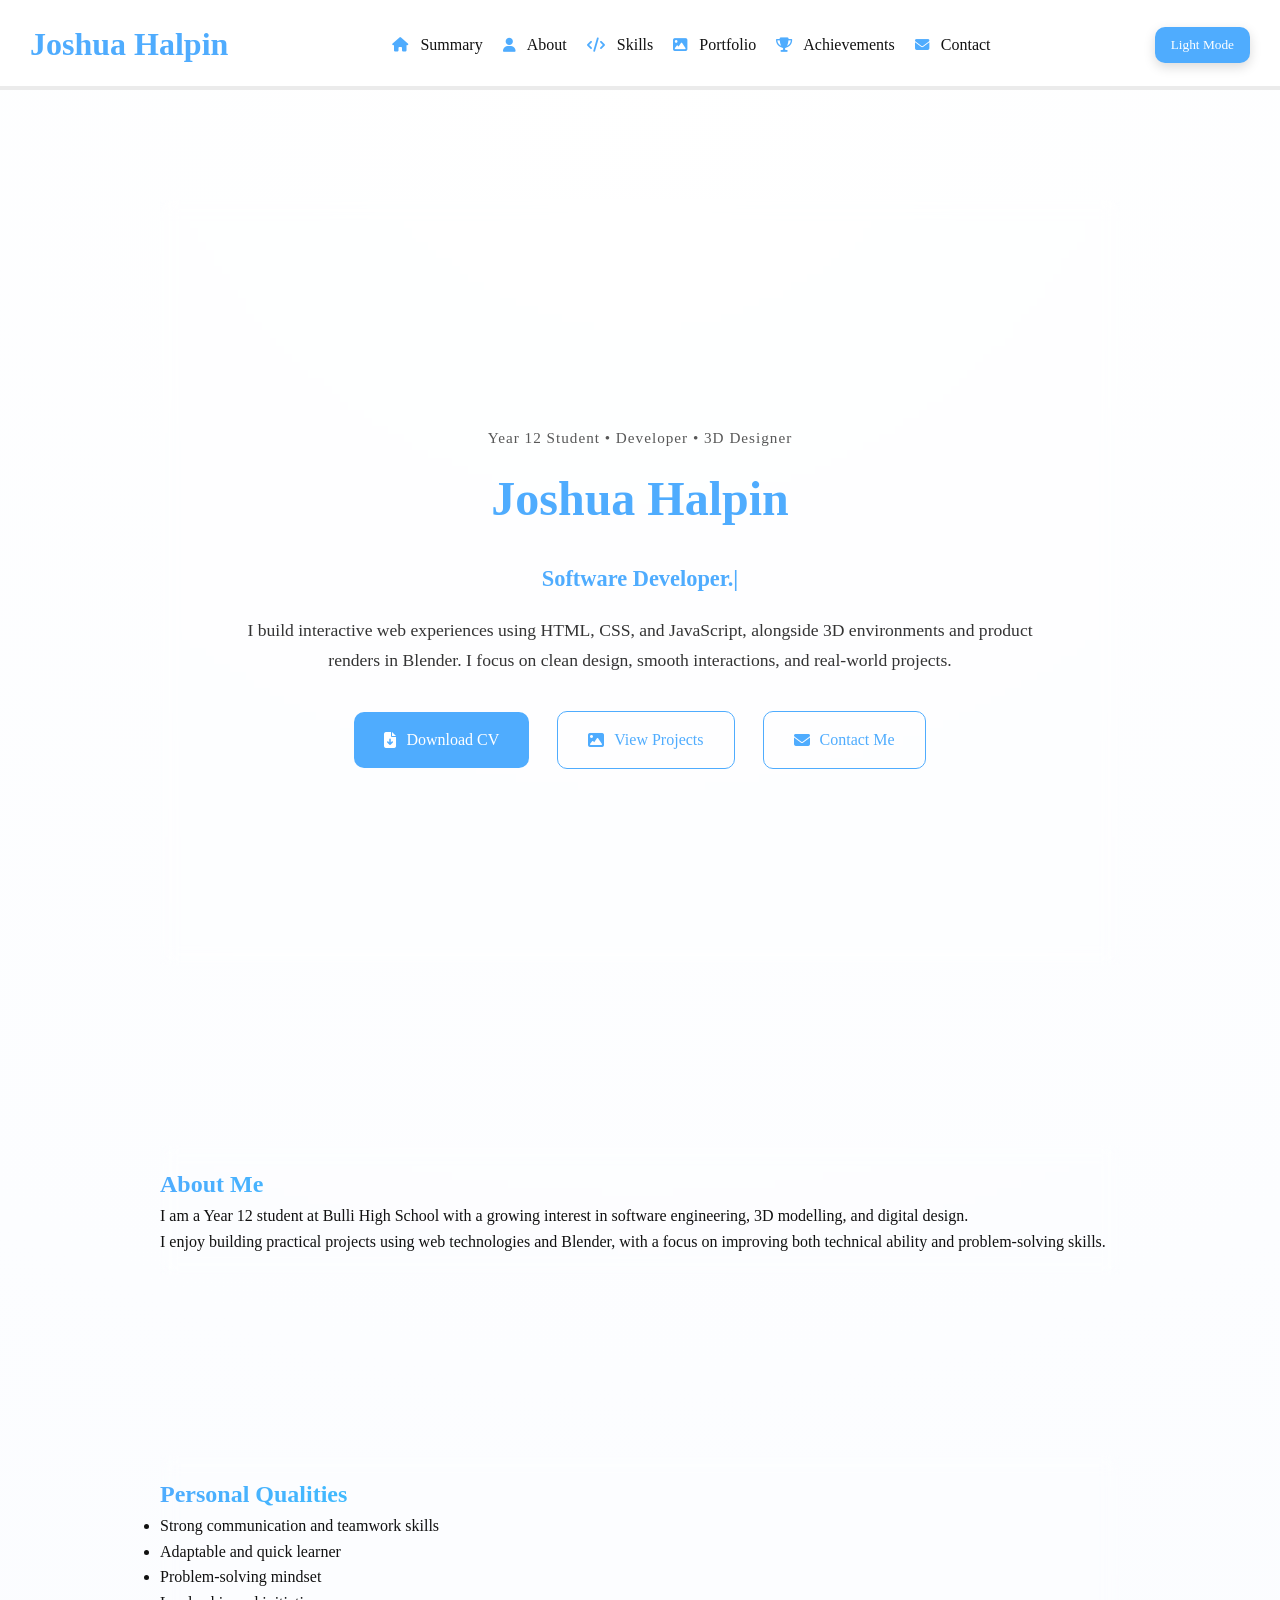
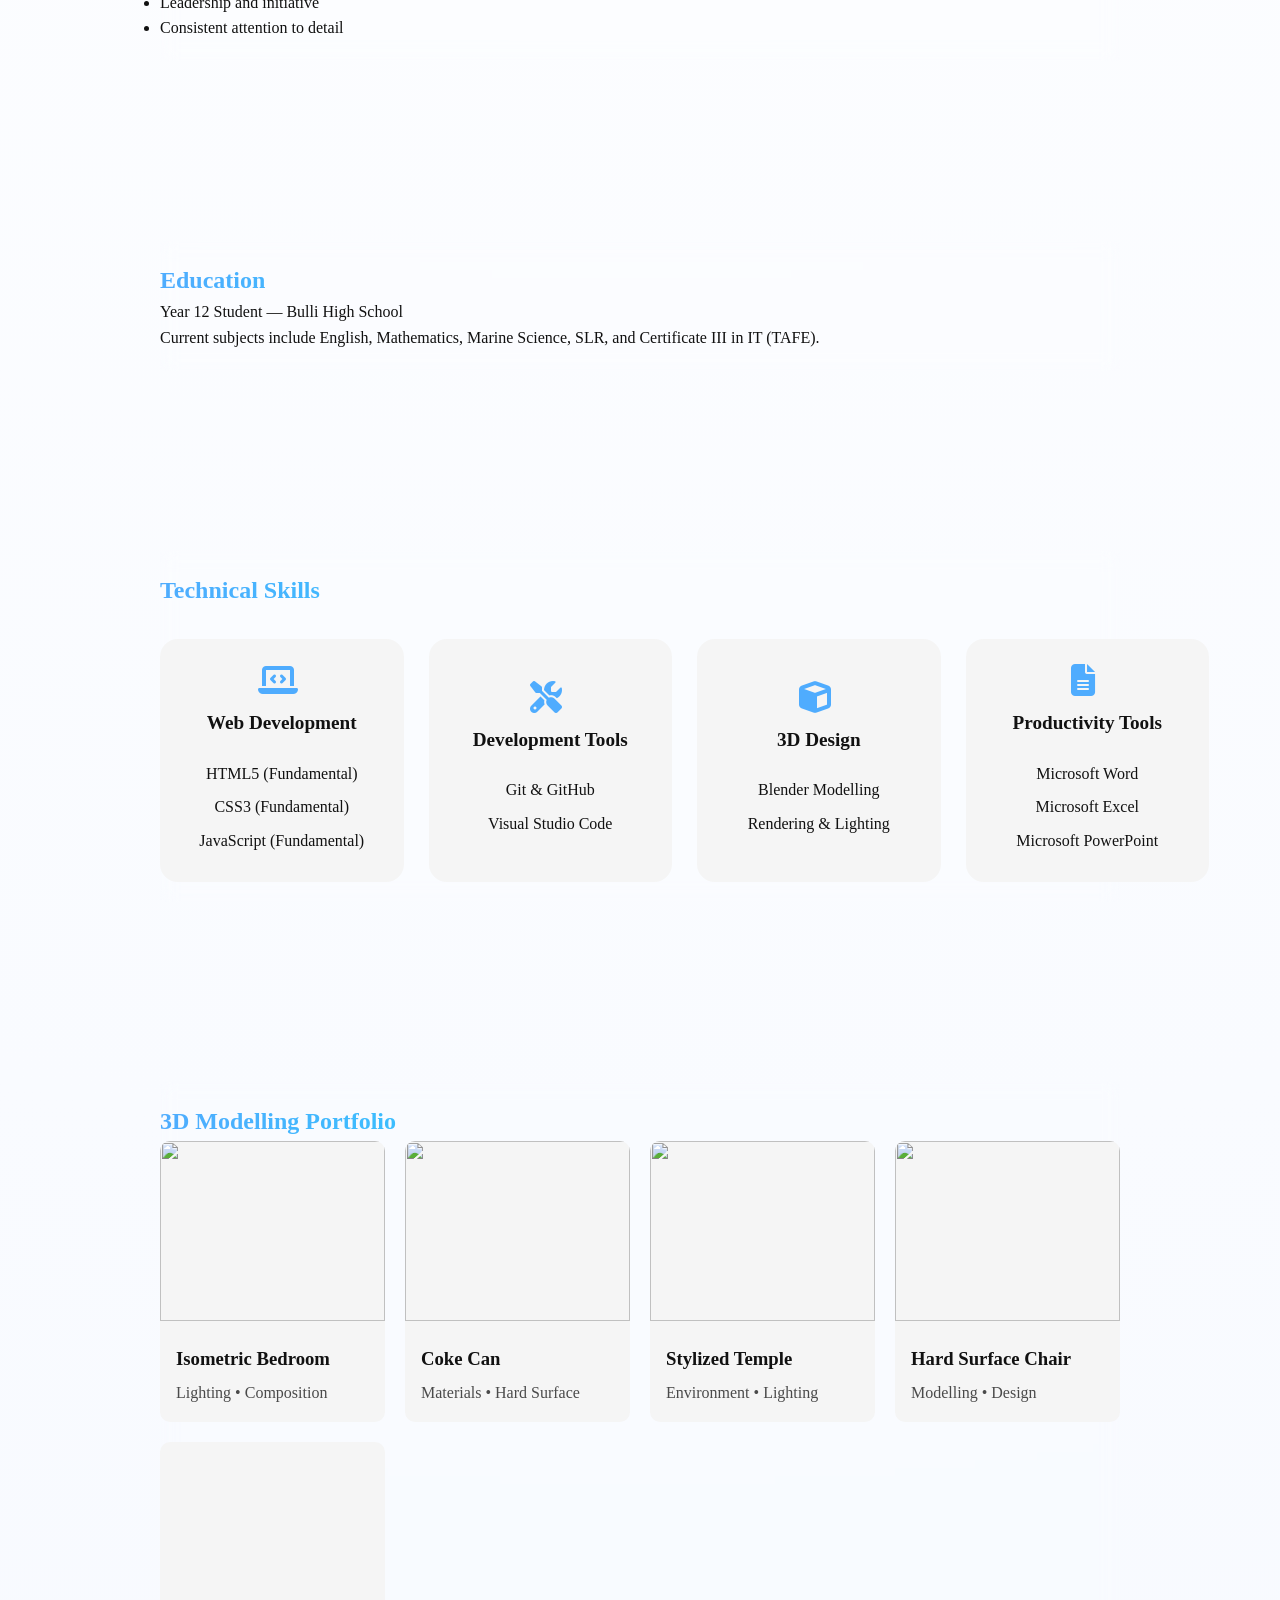
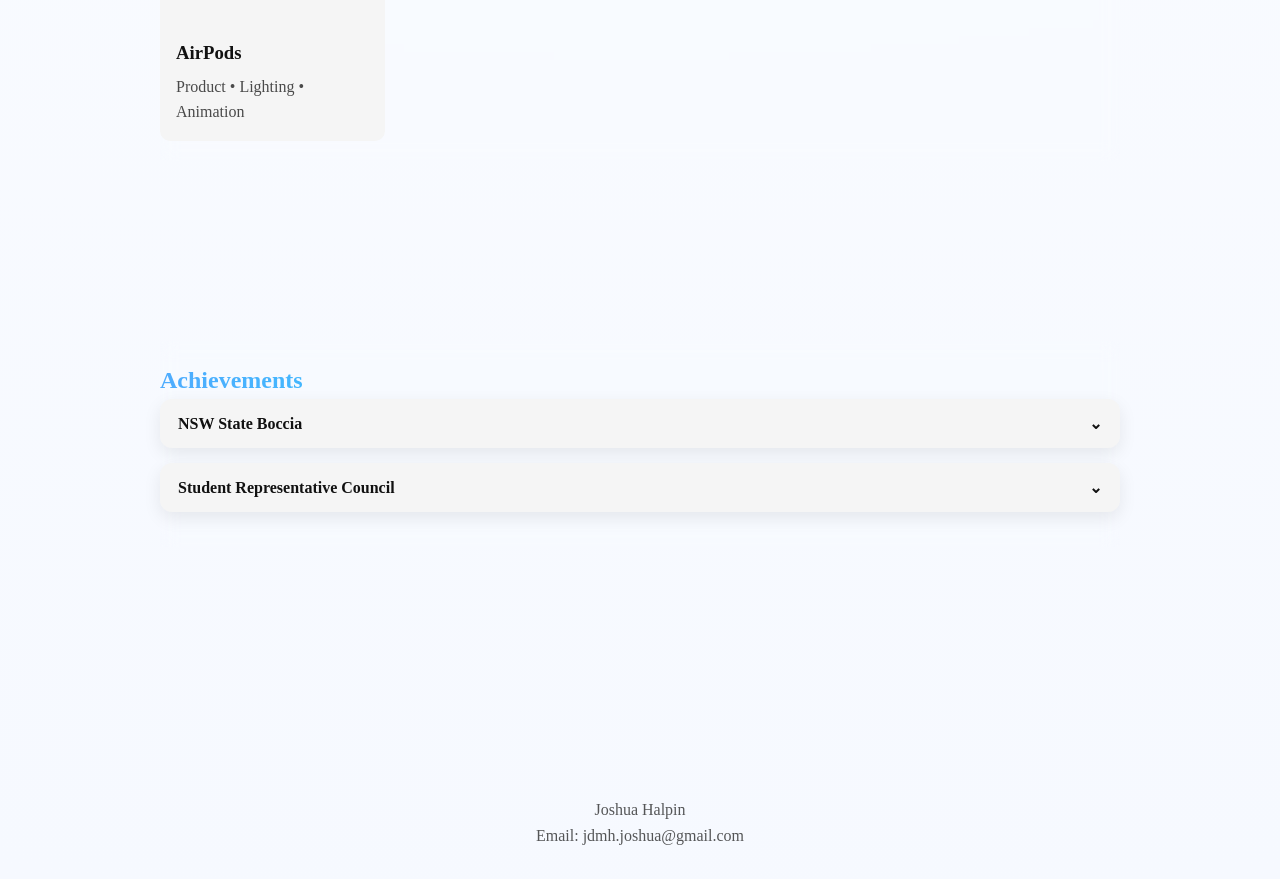
==== commit d3eca478: "fixed something" ====
--- a/index.html
+++ b/index.html
@@ -1,3 +1,4 @@
+
 
 <!DOCTYPE html>
 <html lang="en">
--- a/styles.css
+++ b/styles.css
@@ -58,12 +58,13 @@
 body.dark-mode {
     background: #0f0f0f;
     color: #f5f5f5;
-    body.dark-mode .portfolio-item,
-    body.dark-mode .skill-category,
-    body.dark-mode .contact-card,
-    body.dark-mode .contact-form {
+}
+
+body.dark-mode .portfolio-item,
+body.dark-mode .skill-category,
+body.dark-mode .contact-card,
+body.dark-mode .contact-form {
     border: 1px solid rgba(255,255,255,0.05);
-    }
 }
 
 /* =========================
@@ -105,30 +106,22 @@
 }
 
 #navigationBar {
-    display: flex;
-    justify-content: space-between;
-    align-items: center;
-    padding: 20px 30px;
     position: sticky;
     top: 0;
     z-index: 1000;
-    opacity: 1;
-    position: sticky;
-    top: 0;
-    z-index: 1000;
-    position: sticky;
+
     display: flex;
     justify-content: space-between;
     align-items: center;
+
     height: var(--header-height);
-    position: sticky;
-    overflow: hidden;
+
+    padding: 20px 30px;
+
     background: rgba(255, 255, 255, 0.98);
     backdrop-filter: blur(10px);
-    height: var(--header-height);
-    position: sticky;
-    top: 0;
-    z-index: 1000;
+
+    overflow: hidden;
 }
 body.dark-mode #navigationBar {
     background: rgba(15, 15, 15, 0.98);
@@ -355,8 +348,7 @@
     align-items: center;
     justify-content: center;
     text-align: center;
-
-    padding: calc(var(--header-height)px) 20px 60px;
+    padding: var(--header-height) 20px 60px;
 }
 
 .hero-title {
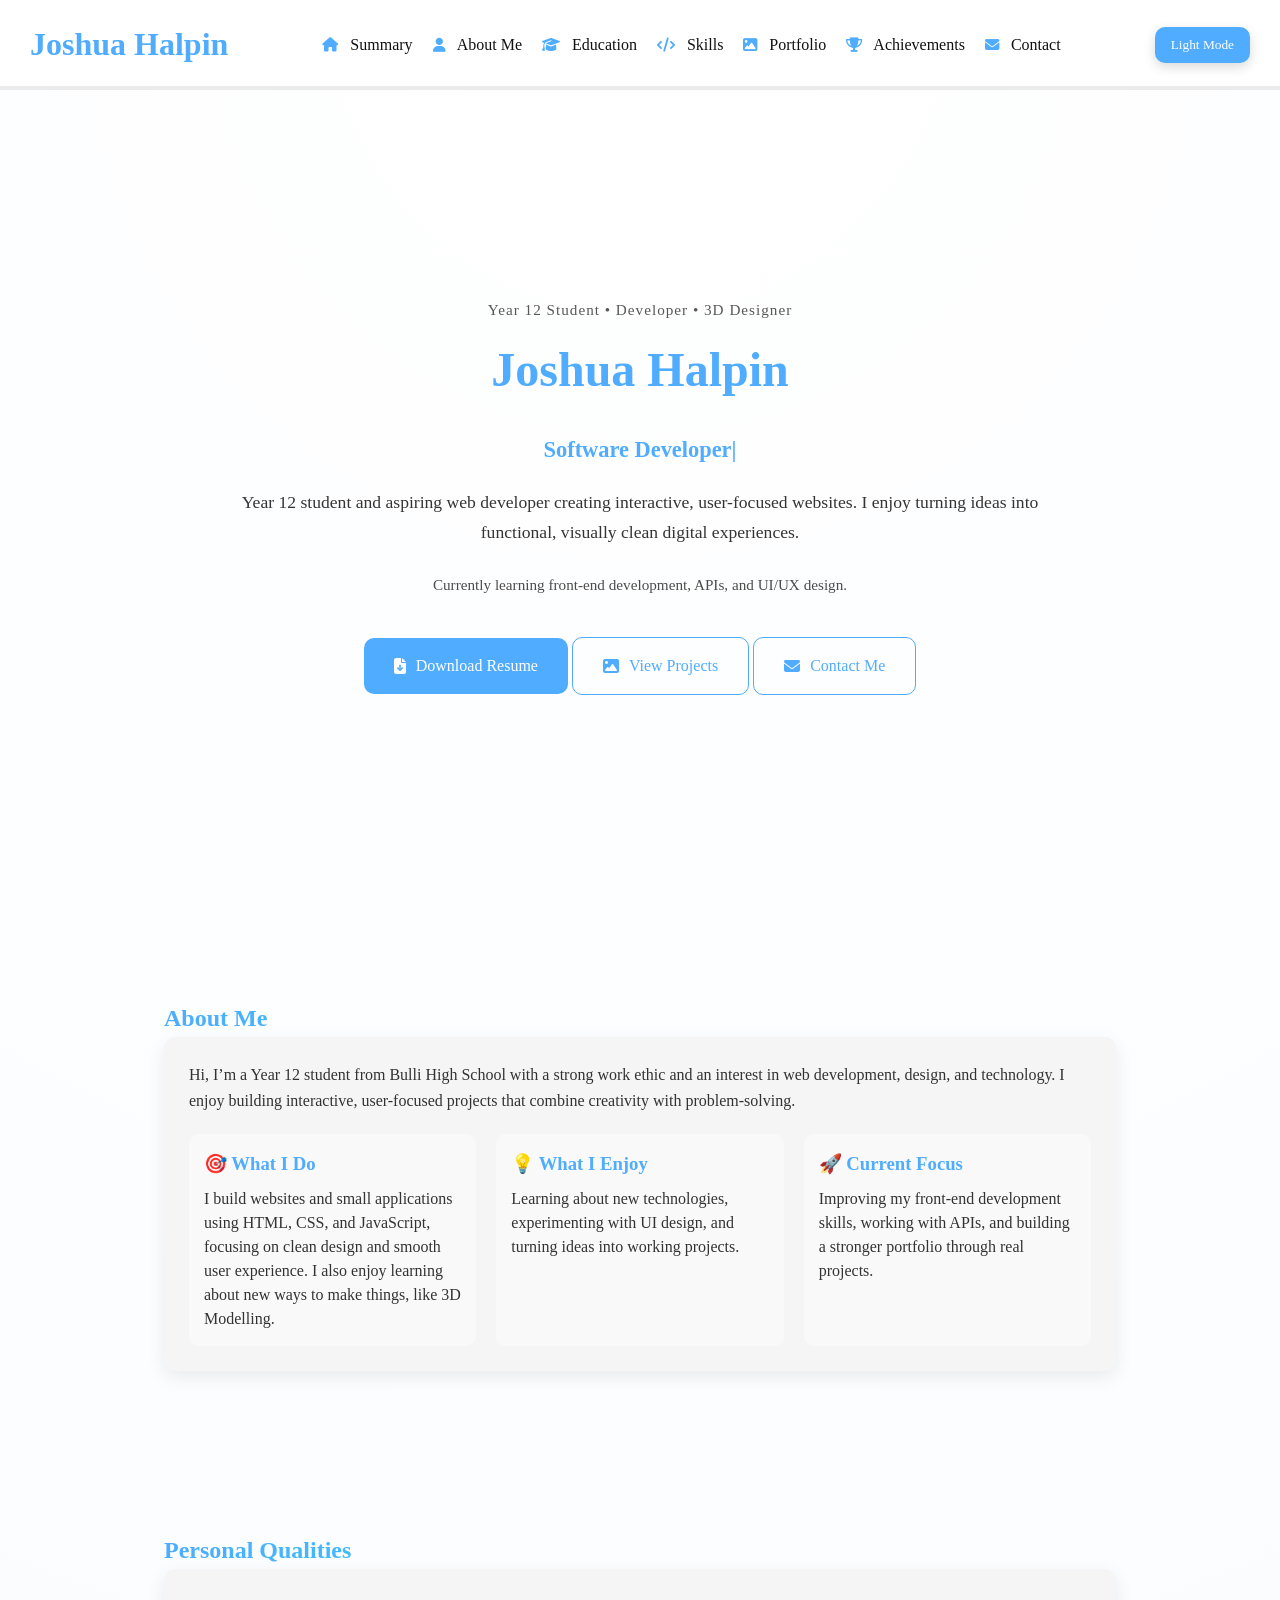
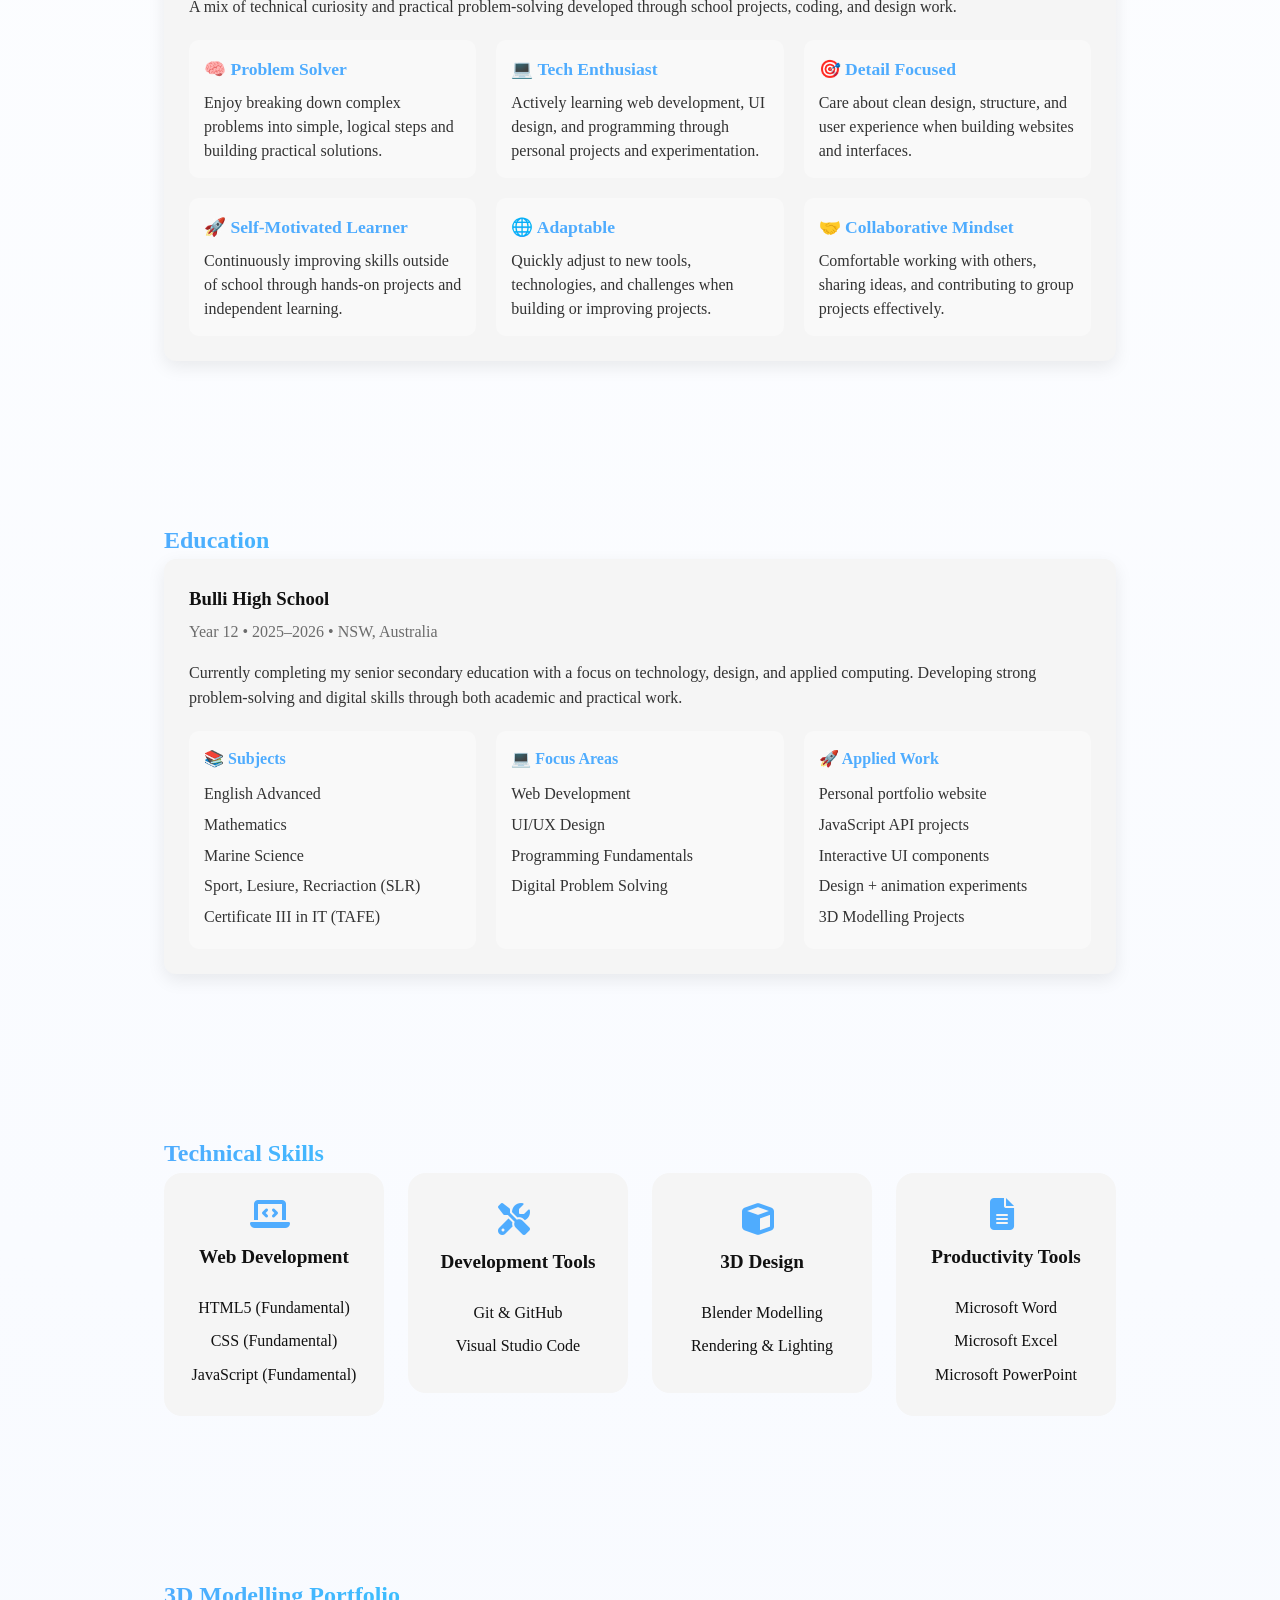
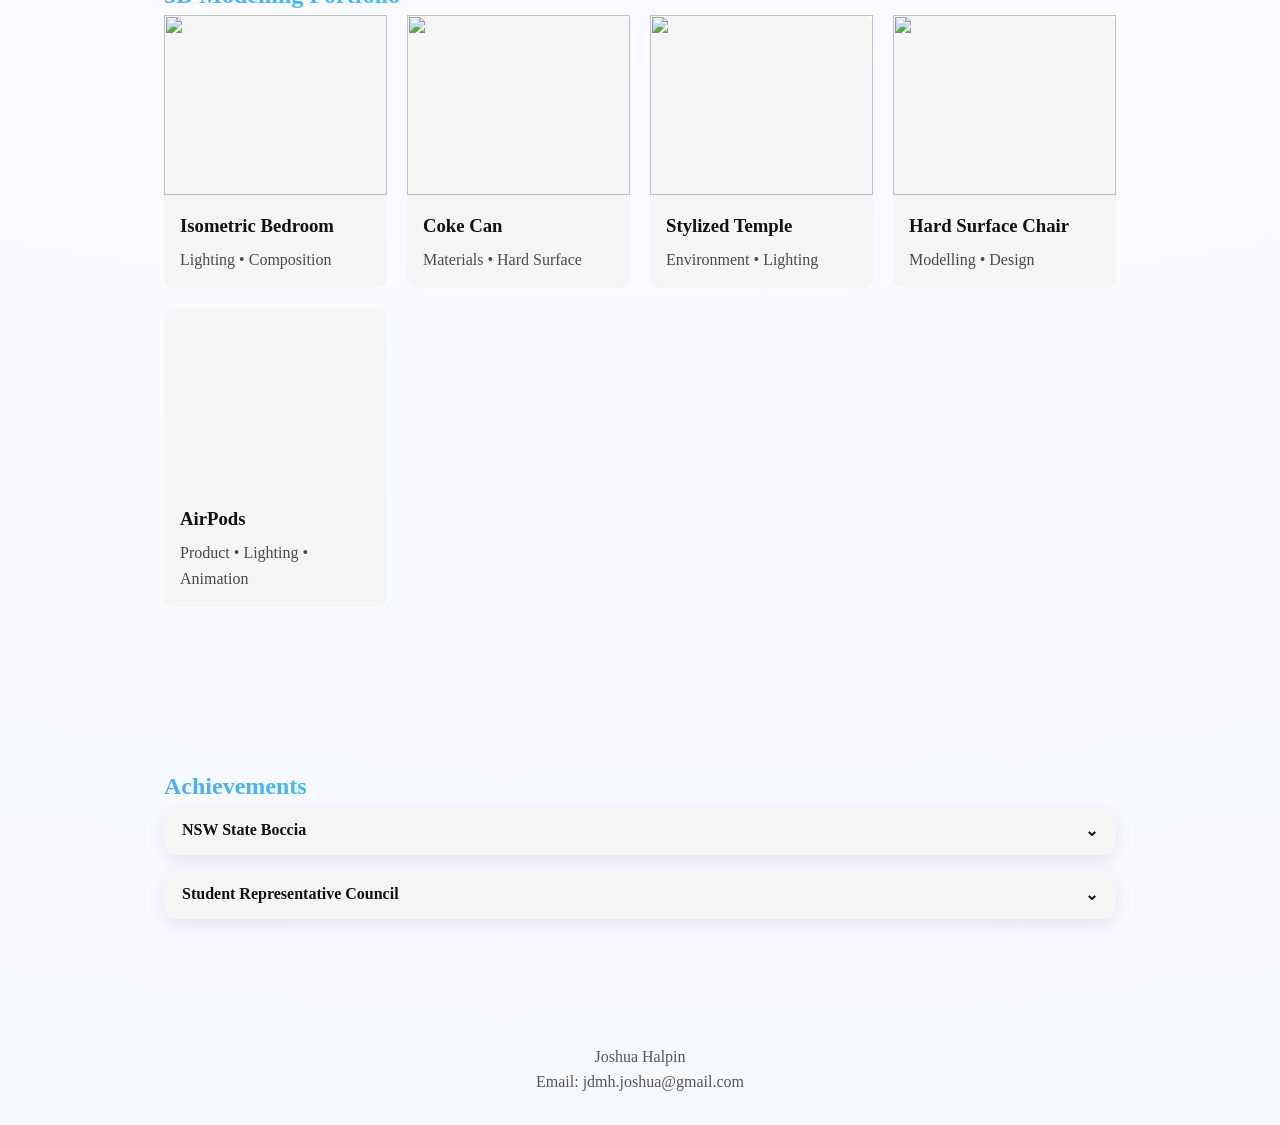
==== commit f470b4e0: "Re-created Styling, change content of each setion." ====
--- a/index.html
+++ b/index.html
@@ -37,7 +37,8 @@
     <!-- DESKTOP NAV -->
     <nav class="desktop-nav">
         <a href="#summary"><i class="fa-solid fa-house"></i> Summary</a>
-        <a href="#about"><i class="fa-solid fa-user"></i> About</a>
+        <a href="#about"><i class="fa-solid fa-user"></i> About Me</a>
+        <a href="#education"><i class="fa-solid fa-graduation-cap"></i> Education</a>
         <a href="#skills"><i class="fa-solid fa-code"></i> Skills</a>
         <a href="#portfolio"><i class="fa-solid fa-image"></i> Portfolio</a>
         <a href="#achievements"><i class="fa-solid fa-trophy"></i> Achievements</a>
@@ -102,19 +103,21 @@
         </p>
 
         <p class="hero-description">
-            I build interactive web experiences using HTML, CSS, and JavaScript,
-            alongside 3D environments and product renders in Blender.
-            I focus on clean design, smooth interactions, and real-world projects.
+            Year 12 student and aspiring web developer creating interactive, user-focused websites. I enjoy turning ideas into functional, visually clean digital experiences.
         </p>
 
+        <p class="hero-subtext">
+            Currently learning front-end development, APIs, and UI/UX design.
+        </p>
+
         <div class="hero-buttons">
 
             <!-- CV DOWNLOAD -->
-            <a href="Joshua-Halpin-CV.docx"
+            <a href="cv.pdf"
             class="btn primary"
-            download="Joshua-Halpin-CV.docx">
+            target="_blank">
                 <i class="fa-solid fa-file-arrow-down"></i>
-                <span>Download CV</span>
+                <span>Download Resume</span>
             </a>
 
             <!-- PROJECTS -->
@@ -137,45 +140,153 @@
 
 </section>
 
-<!-- ===== ABOUT ===== -->
-<section id="about">
+<!-- ===== ABOUT ME ===== -->
+<section id="about" class="reveal">
     <h2>About Me</h2>
 
-    <p>
-        I am a Year 12 student at Bulli High School with a growing interest in software engineering,
-        3D modelling, and digital design.
-    </p>
-
-    <p>
-        I enjoy building practical projects using web technologies and Blender, with a focus on
-        improving both technical ability and problem-solving skills.
-    </p>
+    <div class="about-card">
+
+        <p class="about-intro">
+            Hi, I’m a Year 12 student from Bulli High School with a strong work ethic and an interest in web development, design, and technology.
+            I enjoy building interactive, user-focused projects that combine creativity with problem-solving.
+        </p>
+
+        <div class="about-grid">
+
+            <div class="about-box">
+                <h3>🎯 What I Do</h3>
+                <p>
+                    I build websites and small applications using HTML, CSS, and JavaScript, focusing on clean design and smooth user experience. I also enjoy learning about new ways to make things, like 3D Modelling.
+                </p>
+            </div>
+
+            <div class="about-box">
+                <h3>💡 What I Enjoy</h3>
+                <p>
+                    Learning about new technologies, experimenting with UI design, and turning ideas into working projects.
+                </p>
+            </div>
+
+            <div class="about-box">
+                <h3>🚀 Current Focus</h3>
+                <p>
+                    Improving my front-end development skills, working with APIs, and building a stronger portfolio through real projects.
+                </p>
+            </div>
+
+        </div>
+
+    </div>
 </section>
 
 <!-- ===== QUALITIES ===== -->
-<section id="qualities">
+<!-- ===== PERSONAL QUALITIES ===== -->
+<section id="qualities" class="reveal">
     <h2>Personal Qualities</h2>
 
-    <ul>
-        <li>Strong communication and teamwork skills</li>
-        <li>Adaptable and quick learner</li>
-        <li>Problem-solving mindset</li>
-        <li>Leadership and initiative</li>
-        <li>Consistent attention to detail</li>
-    </ul>
+    <div class="qualities-card">
+
+        <p class="qualities-intro">
+            A mix of technical curiosity and practical problem-solving developed through school projects, coding, and design work.
+        </p>
+
+        <div class="qualities-grid">
+
+            <div class="quality-box">
+                <h3>🧠 Problem Solver</h3>
+                <p>
+                    Enjoy breaking down complex problems into simple, logical steps and building practical solutions.
+                </p>
+            </div>
+
+            <div class="quality-box">
+                <h3>💻 Tech Enthusiast</h3>
+                <p>
+                    Actively learning web development, UI design, and programming through personal projects and experimentation.
+                </p>
+            </div>
+
+            <div class="quality-box">
+                <h3>🎯 Detail Focused</h3>
+                <p>
+                    Care about clean design, structure, and user experience when building websites and interfaces.
+                </p>
+            </div>
+
+            <div class="quality-box">
+                <h3>🚀 Self-Motivated Learner</h3>
+                <p>
+                    Continuously improving skills outside of school through hands-on projects and independent learning.
+                </p>
+            </div>
+            
+            <div class="quality-box">
+                <h3>🌐 Adaptable</h3>
+                <p>
+                    Quickly adjust to new tools, technologies, and challenges when building or improving projects.
+                </p>
+            </div>
+
+            <div class="quality-box">
+                <h3>🤝 Collaborative Mindset</h3>
+                <p>
+                    Comfortable working with others, sharing ideas, and contributing to group projects effectively.
+                </p>
+            </div>
+
+        </div>
+
+    </div>
 </section>
 
 <!-- ===== EDUCATION ===== -->
-<section id="education">
+<!-- ===== EDUCATION ===== -->
+<section id="education" class="reveal">
     <h2>Education</h2>
 
-    <p>
-        Year 12 Student — Bulli High School
-    </p>
-
-    <p>
-        Current subjects include English, Mathematics, Marine Science, SLR, and Certificate III in IT (TAFE).
-    </p>
+    <div class="education-card">
+
+        <div class="education-header">
+            <h3>Bulli High School</h3>
+            <p class="edu-meta">Year 12 • 2025–2026 • NSW, Australia</p>
+        </div>
+
+        <p class="edu-summary">
+            Currently completing my senior secondary education with a focus on technology, design, and applied computing.
+            Developing strong problem-solving and digital skills through both academic and practical work.
+        </p>
+
+        <div class="edu-grid">
+
+            <div class="edu-box">
+                <h4>📚 Subjects</h4>
+                <p>English Advanced</p>
+                <p>Mathematics</p>
+                <p>Marine Science</p>
+                <p>Sport, Lesiure, Recriaction (SLR)</p>
+                <p>Certificate III in IT (TAFE)</p>
+            </div>
+
+            <div class="edu-box">
+                <h4>💻 Focus Areas</h4>
+                <p>Web Development</p>
+                <p>UI/UX Design</p>
+                <p>Programming Fundamentals</p>
+                <p>Digital Problem Solving</p>
+            </div>
+
+            <div class="edu-box">
+                <h4>🚀 Applied Work</h4>
+                <p>Personal portfolio website</p>
+                <p>JavaScript API projects</p>
+                <p>Interactive UI components</p>
+                <p>Design + animation experiments</p>
+                <p> 3D Modelling Projects</p>
+            </div>
+
+        </div>
+
+    </div>
 </section>
 
 <!-- ===== SKILLS ===== -->
@@ -191,7 +302,7 @@
                 Web Development
             </h3>
             <p>HTML5 (Fundamental)</p>
-            <p>CSS3 (Fundamental)</p>
+            <p>CSS (Fundamental)</p>
             <p>JavaScript (Fundamental)</p>
         </div>
 
--- a/styles.css
+++ b/styles.css
@@ -1,18 +1,47 @@
 :root {
+    /* ===== Layout ===== */
     --header-height: 90px;
-}
+
+    /* ===== Colors ===== */
+    --primary: #4facfe;
+    --primary-dark: #00f2fe;
+
+    --bg-light: #ffffff;
+    --bg-dark: #0f0f0f;
+
+    --text-light: #111;
+    --text-dark: #f5f5f5;
+
+    --card-light: #f5f5f5;
+    --card-dark: #1a1a1a;
+
+    /* ===== Effects ===== */
+    --radius-sm: 8px;
+    --radius-md: 12px;
+    --radius-lg: 18px;
+
+    --shadow-sm: 0 6px 18px rgba(0,0,0,0.08);
+    --shadow-md: 0 10px 30px rgba(0,0,0,0.12);
+
+    /* ===== Spacing System ===== */
+    --space-1: 8px;
+    --space-2: 16px;
+    --space-3: 24px;
+    --space-4: 40px;
+    --space-5: 80px;
+}
+
+/* =========================
+   BASE RESET
+========================= */
 
 html {
     scroll-behavior: smooth;
-}
-
-/* =========================
-   BASE RESET
-========================= */
-
-html {
-    scroll-behavior: smooth;
-    scroll-padding-top: var(--header-height);
+    scroll-padding-top: var(--header-height)    ;
+}
+
+html, body {
+    overflow-x: hidden;
 }
 
 * {
@@ -24,31 +53,27 @@
 
 body {
     font-family: "Google Sans";
-    background: #ffffff;
-    color: #111;
+    background: radial-gradient(circle at top, var(--bg-light), #f6f9ff);
+    color: var(--text-light);
     line-height: 1.6;
     transition: background 0.3s ease, color 0.3s ease;
 }
-
-body {
-    background: radial-gradient(circle at top, #ffffff, #f6f9ff);
-}
-
 body.dark-mode {
-    background: radial-gradient(circle at top, #0f0f0f, #0a0a0a);
+    background: radial-gradient(circle at top, var(--bg-dark), #0a0a0a);
+    color: var(--text-dark);
 }
 
 section {
-    background: rgba(255, 255, 255, 0.6);
-    backdrop-filter: blur(8px);
-    border: 1px solid rgba(0,0,0,0.05);
-    box-shadow: 0 10px 30px rgba(0,0,0,0.05);
+    background: transparent;
+    border: none;
+    box-shadow: none;
+    padding: 20px 0;
+    margin: 0;
+    scroll-margin-block: 120px;
 }
 
 body.dark-mode section {
     background: rgba(255, 255, 255, 0.03);
-    border: 1px solid rgba(255,255,255,0.05);
-    box-shadow: 0 10px 30px rgba(0,0,0,0.3);
 }
 
 /* =========================
@@ -71,11 +96,6 @@
    HEADER
 ========================= */
 
-header {
-    position: sticky;
-    top: 0;
-    z-index: 1000;
-}
 
 .header1 {
     margin: 0;
@@ -106,8 +126,10 @@
 }
 
 #navigationBar {
-    position: sticky;
+    position: fixed;
     top: 0;
+    left: 0;
+    width: 100%;
     z-index: 1000;
 
     display: flex;
@@ -115,14 +137,12 @@
     align-items: center;
 
     height: var(--header-height);
-
     padding: 20px 30px;
 
     background: rgba(255, 255, 255, 0.98);
     backdrop-filter: blur(10px);
-
-    overflow: hidden;
-}
+}
+
 body.dark-mode #navigationBar {
     background: rgba(15, 15, 15, 0.98);
     backdrop-filter: blur(10px);
@@ -136,10 +156,13 @@
 }
 
 main {
-    padding-top: var(--header-height);
-    padding: calc(var(--header-height) + 20px) 20px 40px;
     max-width: 1000px;
-    margin: auto;
+    margin: 0 auto;
+    padding: calc(var(--header-height) + var(--space-3)) var(--space-3) var(--space-4);
+
+    display: flex;
+    flex-direction: column;
+    gap: var(--space-5);
 }
 
 .menu-icon {
@@ -168,8 +191,6 @@
     left: 0;
     width: 100%;
     height: 4px;
-    background: rgba(0, 0, 0, 0.08);
-    z-index: 1;
 }
 
 #scrollProgress {
@@ -262,16 +283,9 @@
 ========================= */
 
 section {
-    margin-bottom: 180px;
-    padding: 20px 0;
-    background: transparent;
-    border: none;
-    box-shadow: none;
-    border-radius: 0;
-
-    transition:
-        transform 0.3s ease,
-        opacity 0.6s ease;
+    margin: 0;
+    padding: 40px 0;
+    border: 1px;
 }
 
 section:hover {
@@ -299,12 +313,7 @@
     transform: translateY(0);
 }
 
-section {
-    transition:
-        transform 0.7s cubic-bezier(0.2, 0.8, 0.2, 1),
-        opacity 0.6s ease,
-        box-shadow 0.3s ease;
-}
+
 
 /* =========================
    DARK MODE SUPPORT
@@ -348,7 +357,8 @@
     align-items: center;
     justify-content: center;
     text-align: center;
-    padding: var(--header-height) 20px 60px;
+
+    padding: var(--space-5) var(--space-3);
 }
 
 .hero-title {
@@ -380,12 +390,8 @@
 }
 
 .hero-buttons {
-    display: flex;
-    justify-content: center;
-    align-items: center;
-    flex-wrap: wrap;
-    gap: 28px;
-    margin-top: 35px;
+    gap: var(--space-3);
+    margin-top: var(--space-4);
 }
 
 .hero-buttons .btn i {
@@ -447,16 +453,190 @@
     background: rgba(79, 172, 254, 0.1);
 }
 
+/* =========================
+    Prevents media overflow
+========================= */
+
+img, video {
+    max-width: 100%;
+    height: auto;
+    display: block;
+}
+
+/* =========================
+    About Me
+========================= */
+
+.about-card {
+    background: #f5f5f5;
+    border-radius: 12px;
+    padding: 25px;
+    box-shadow: 0 6px 18px rgba(0,0,0,0.08);
+}
+
+body.dark-mode .about-card {
+    background: #1a1a1a;
+}
+
+.about-intro {
+    margin-bottom: 20px;
+    opacity: 0.85;
+    line-height: 1.6;
+}
+
+.about-grid {
+    display: grid;
+    grid-template-columns: repeat(auto-fit, minmax(220px, 1fr));
+    gap: 20px;
+}
+
+.about-box {
+    padding: 15px;
+    border-radius: 10px;
+    background: rgba(255,255,255,0.4);
+    transition: 0.3s ease;
+}
+
+body.dark-mode .about-box {
+    background: rgba(255,255,255,0.05);
+}
+
+.about-box h3 {
+    margin-bottom: 8px;
+    color: #4facfe;
+}
+
+.about-box p {
+    opacity: 0.85;
+    line-height: 1.5;
+}
+
+.about-box:hover {
+    transform: translateY(-5px);
+}
+
+/* =========================
+    Qualities Section Styling
+========================= */
+
+.qualities-card {
+    background: #f5f5f5;
+    border-radius: 12px;
+    padding: 25px;
+    box-shadow: 0 6px 18px rgba(0,0,0,0.08);
+}
+
+body.dark-mode .qualities-card {
+    background: #1a1a1a;
+}
+
+.qualities-intro {
+    margin-bottom: 20px;
+    opacity: 0.85;
+    line-height: 1.6;
+}
+
+.qualities-grid {
+    display: grid;
+    grid-template-columns: repeat(auto-fit, minmax(220px, 1fr));
+    gap: 20px;
+}
+
+.quality-box {
+    padding: 15px;
+    border-radius: 10px;
+    background: rgba(255,255,255,0.4);
+    transition: 0.3s ease;
+}
+
+body.dark-mode .quality-box {
+    background: rgba(255,255,255,0.05);
+}
+
+.quality-box h3 {
+    margin-bottom: 8px;
+    color: #4facfe;
+    font-size: 1.1rem;
+}
+
+.quality-box p {
+    opacity: 0.85;
+    line-height: 1.5;
+}
+
+.quality-box:hover {
+    transform: translateY(-5px);
+}
+
+/* =========================
+    Education Section Styling
+========================= */
+
+.education-card {
+    background: #f5f5f5;
+    border-radius: 12px;
+    padding: 25px;
+    box-shadow: 0 6px 18px rgba(0,0,0,0.08);
+}
+
+body.dark-mode .education-card {
+    background: #1a1a1a;
+}
+
+.education-header h3 {
+    margin-bottom: 5px;
+}
+
+.edu-meta {
+    opacity: 0.6;
+    margin-bottom: 15px;
+}
+
+.edu-summary {
+    margin-bottom: 20px;
+    opacity: 0.85;
+    line-height: 1.6;
+}
+
+.edu-grid {
+    display: grid;
+    grid-template-columns: repeat(auto-fit, minmax(200px, 1fr));
+    gap: 20px;
+}
+
+.edu-box {
+    background: rgba(255,255,255,0.4);
+    padding: 15px;
+    border-radius: 10px;
+    transition: 0.3s ease;
+}
+
+body.dark-mode .edu-box {
+    background: rgba(255,255,255,0.05);
+}
+
+.edu-box h4 {
+    margin-bottom: 10px;
+    color: #4facfe;
+}
+
+.edu-box p {
+    margin: 5px 0;
+    opacity: 0.85;
+}
+
+.edu-box:hover {
+    transform: translateY(-5px);
+}
+
 
 /* =========================
    SKILLS GRID
 ========================= */
-
 .skills-grid {
     display: grid;
-    grid-template-columns: repeat(4, 1fr);
-    gap: 25px;
-    margin-top: 30px;
+    grid-template-columns: repeat(auto-fit, minmax(200px, 1fr));
+    gap: 24px;
 }
 
 .skill-category {
@@ -524,8 +704,6 @@
 .portfolio-item {
     cursor: pointer;
     border-radius: 10px;
-    overflow: hidden;
-
     background: #f5f5f5;
     transition: transform 0.2s ease;
 }
@@ -581,8 +759,6 @@
 .achievement-card {
     background: #f5f5f5;
     border-radius: 12px;
-    overflow: hidden;
-
     margin-bottom: 15px;
 
     box-shadow: 0 6px 18px rgba(0,0,0,0.08);
@@ -651,13 +827,19 @@
     max-height: 0;
     overflow: hidden;
     padding: 0 18px;
-    transition: max-height 0.4s ease, padding 0.4s ease;
+    opacity: 0;
+    transition: max-height 0.4s ease, padding 0.4s ease, opacity 0.3s ease;
 }
 
 /* OPEN STATE */
 .achievement-card.open .achievement-content {
     max-height: 600px;
     padding: 15px 18px 20px;
+    opacity: 1;
+}
+
+.achievement-content p {
+    margin: 10px 0;
 }
 
 /* rotate arrow */
@@ -895,20 +1077,26 @@
     margin: auto;
     padding: 40px 20px;
 }
-
-/* Hero section */
+/* =========================
+    Hero Styling
+========================= */
 .contact-hero {
     text-align: center;
-    margin-bottom: 40px;
+    padding-bottom: 0px;
 }
 
 .contact-hero h2 {
     font-size: 2.2rem;
-    margin-bottom: 10px;
 }
 
 .contact-hero p {
     opacity: 0.8;
+}
+
+.hero-subtext {
+    font-size: 0.95rem;
+    opacity: 0.75;
+    margin-top: 10px;
 }
 
 /* =========================
@@ -1052,6 +1240,7 @@
     max-width: 600px;
     margin: 40px auto;
     padding: 20px;
+    padding-top: 100px;
 
     text-align: center;
 }
@@ -1102,14 +1291,4 @@
     font-weight: 600;
     margin: 20px 0;
     min-height: 32px;
-}
-
-.cursor {
-    animation: blink .8s infinite;
-}
-
-@keyframes blink {
-    50% {
-        opacity: 0;
-    }
 }
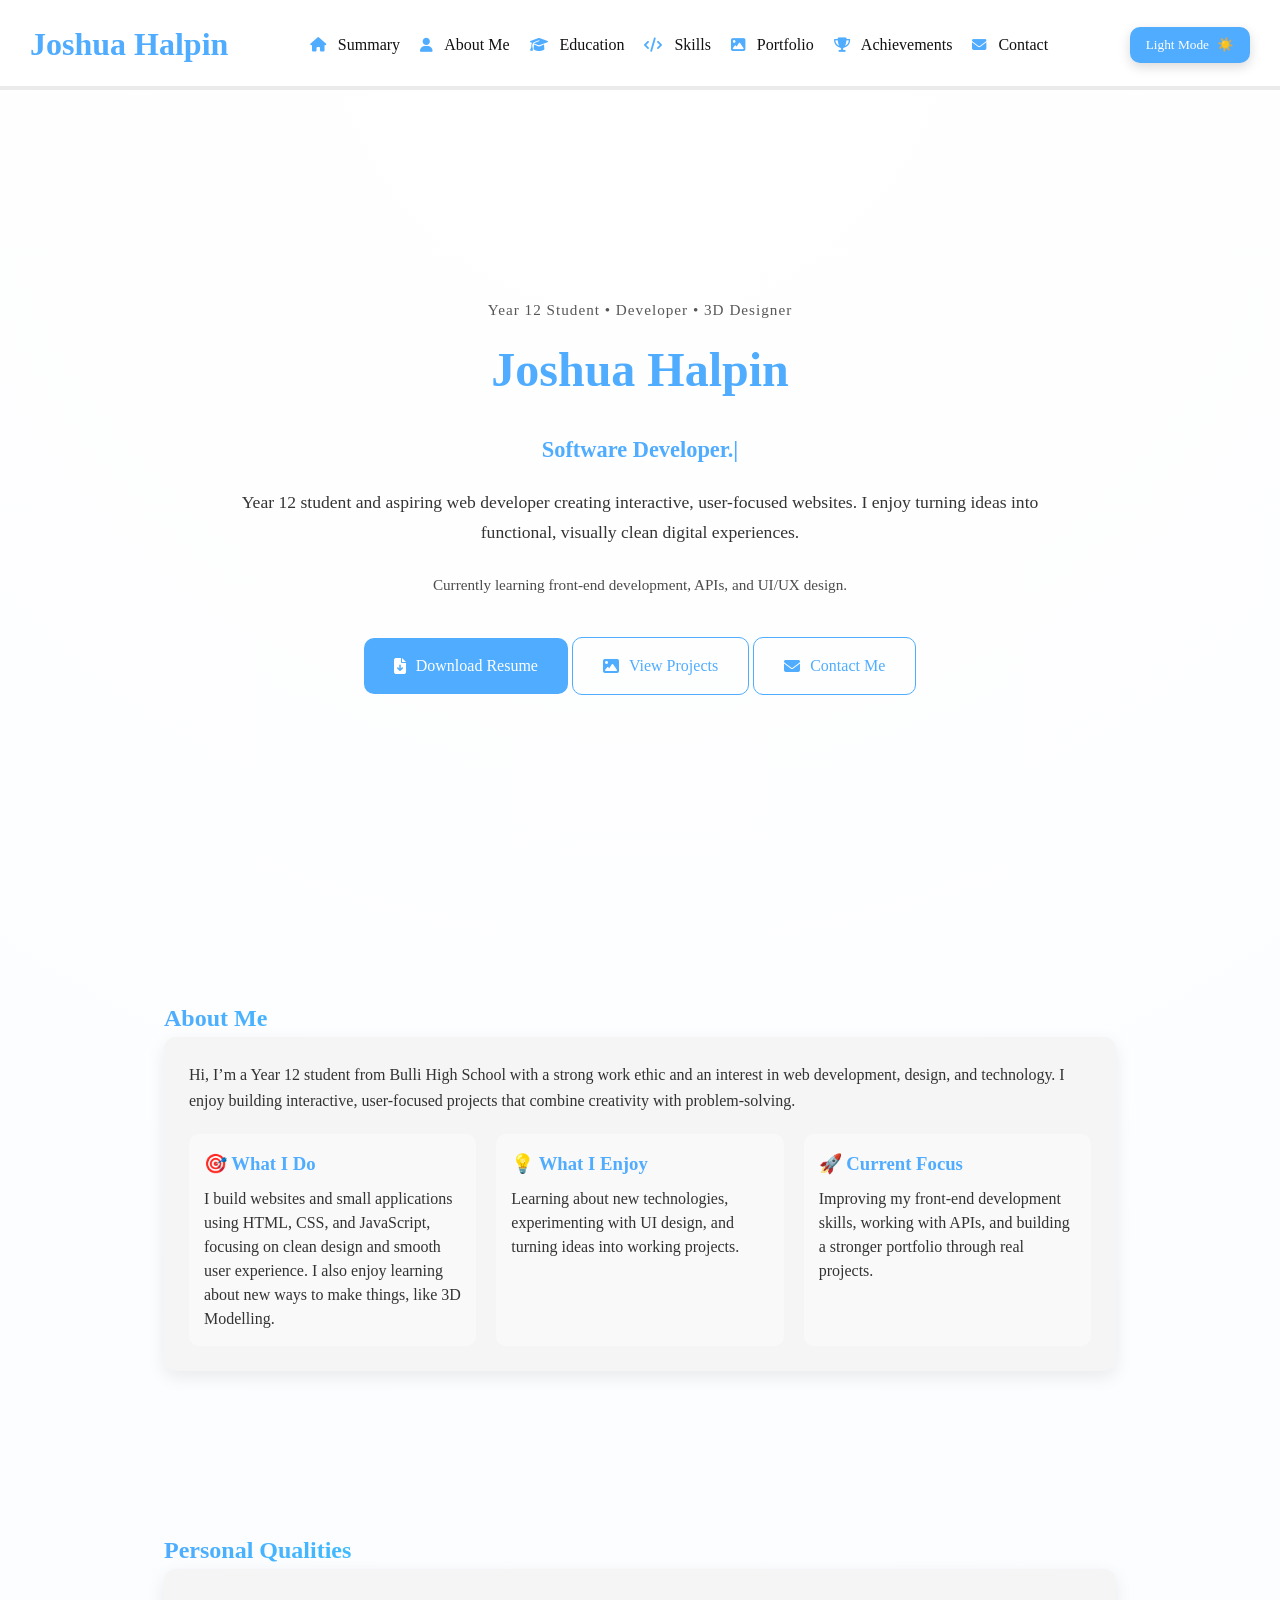
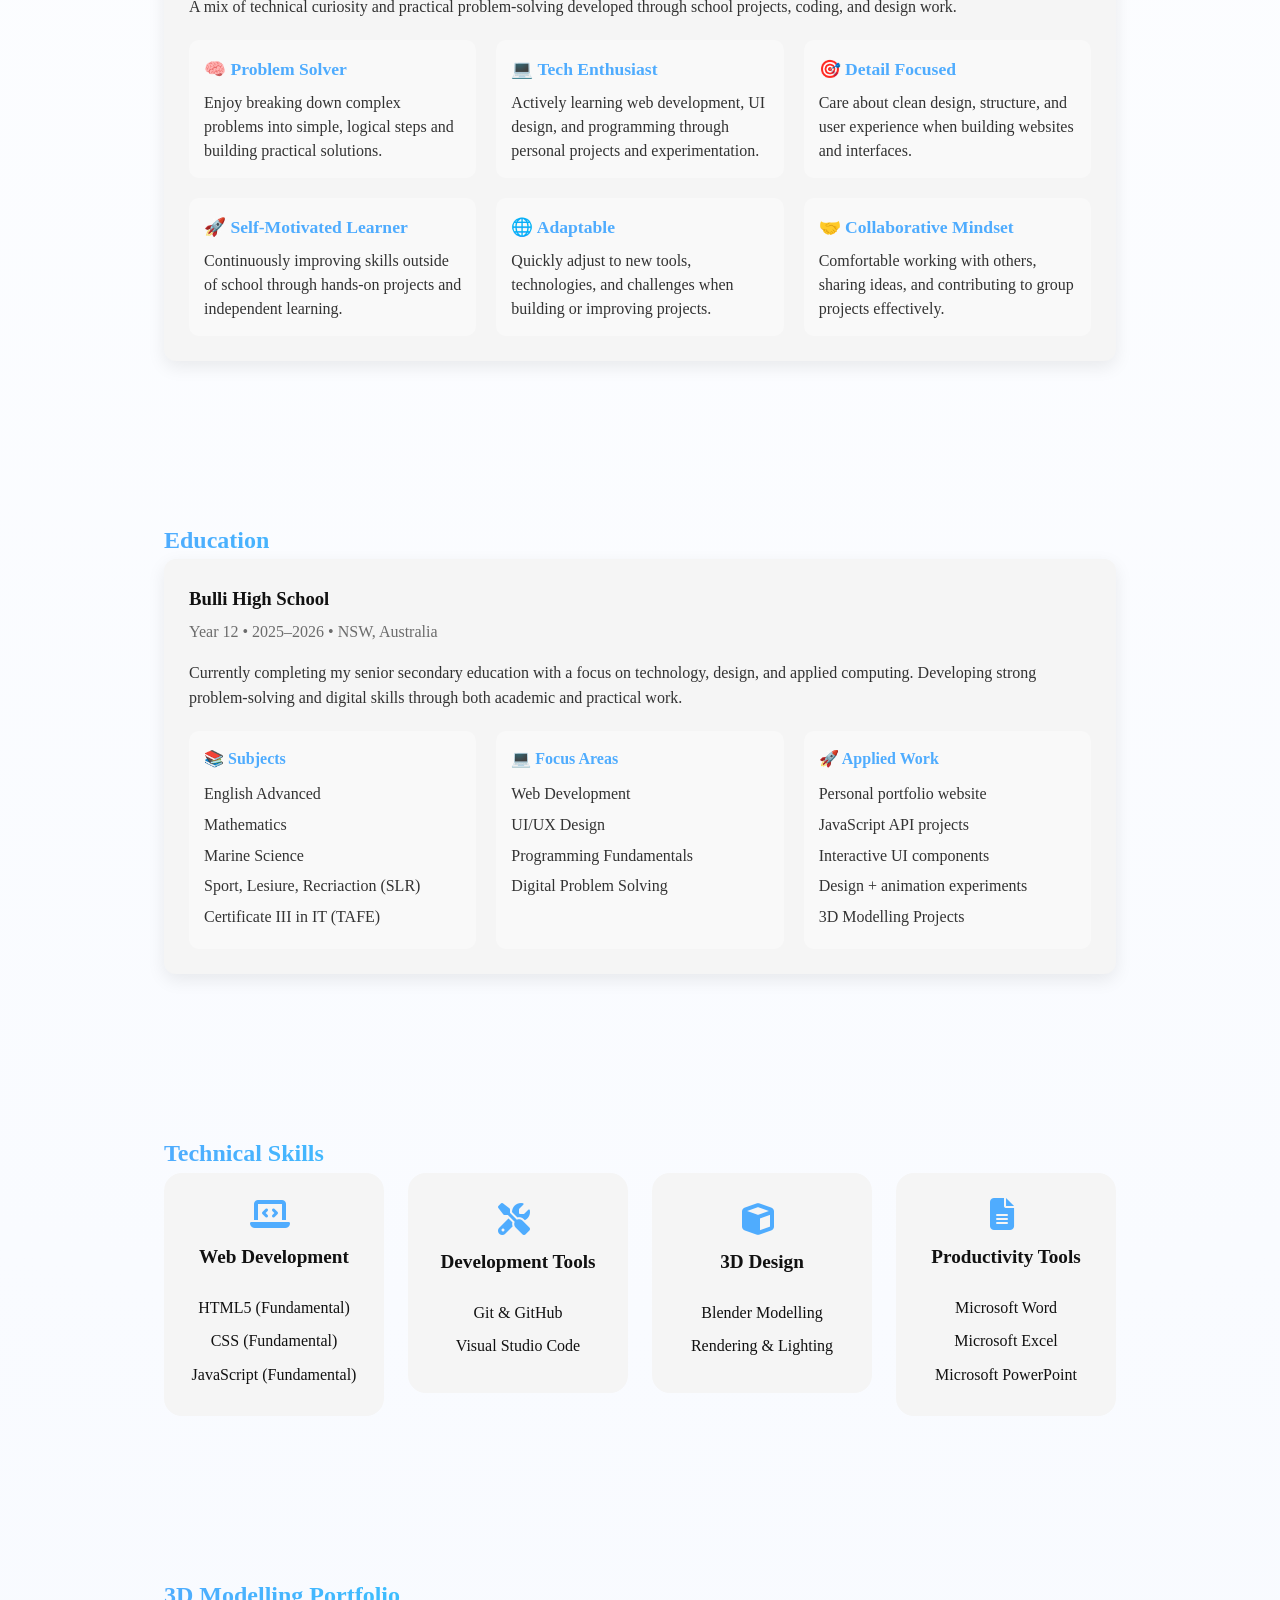
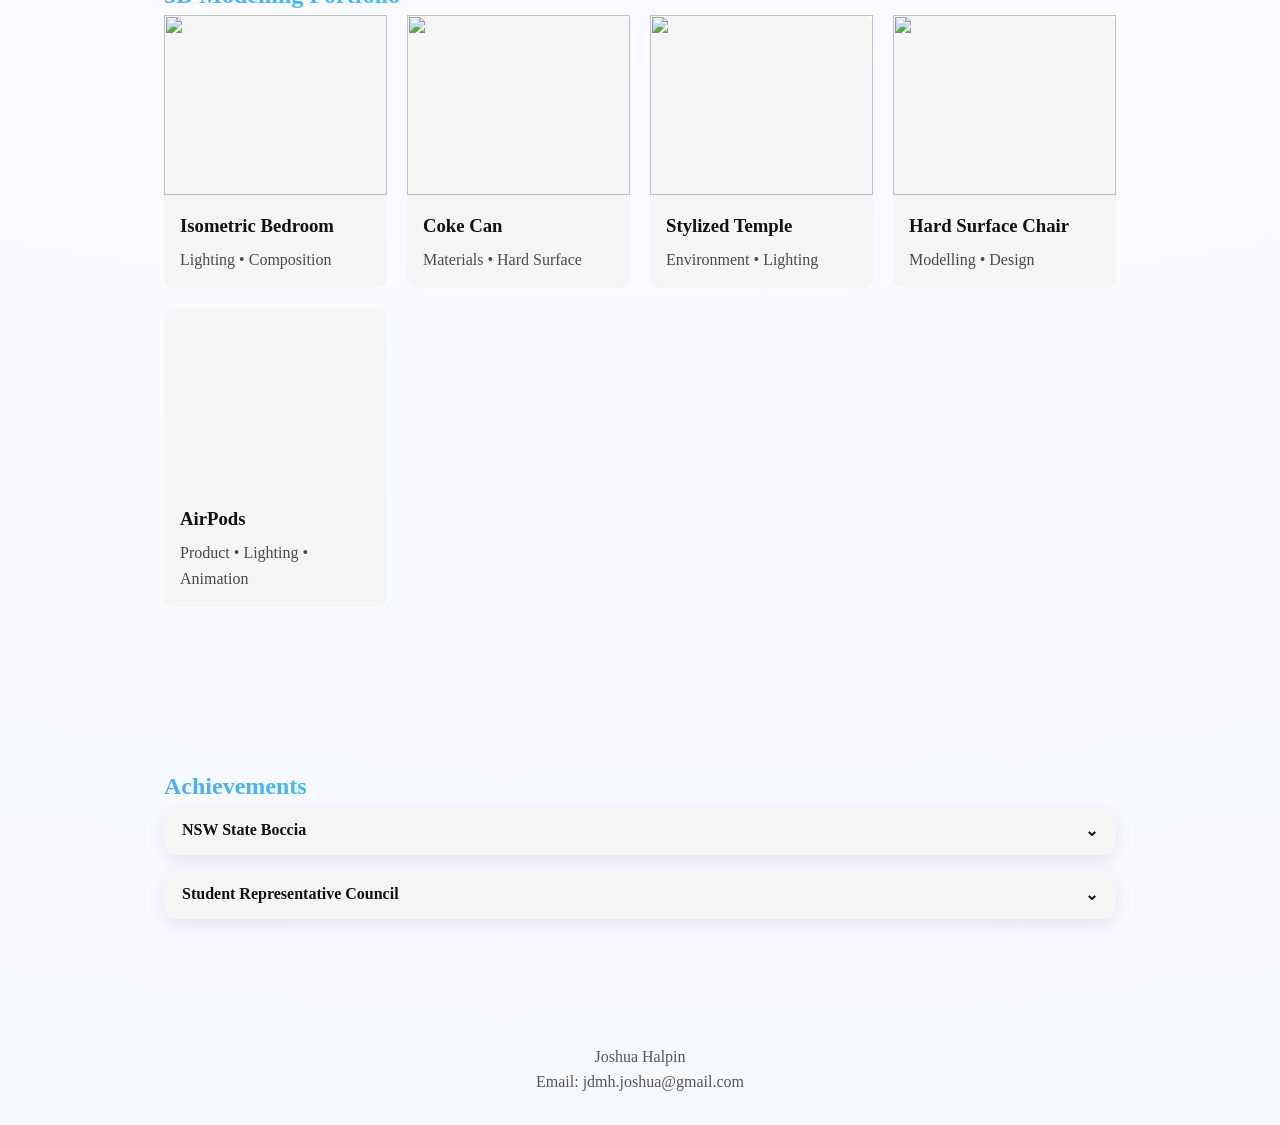
==== commit 2930a214: "Fixed Portfolio Desc" ====
--- a/index.html
+++ b/index.html
@@ -25,8 +25,9 @@
 <body>
 
 <!-- ================= BACK TO TOP ================= -->
-<button onclick="topFunction()" id="myBtn">Top</button>
-
+<button onclick="topFunction()" id="myBtn" aria-label="Back to top">
+    <i class="fa-solid fa-arrow-up"></i>
+</button>
 <!-- ================= HEADER ================= -->
 <header id="navigationBar">
 
@@ -345,10 +346,13 @@
 
     <div class="portfolio-grid">
 
-        <div class="portfolio-item" onclick="openModal(this)">
-            <img src="Isometric Bedroom.png"
-                 data-title="Isometric Bedroom"
-                 data-desc="A detailed isometric interior scene created in Blender, focusing on composition, lighting balance, and spatial design. The project demonstrates understanding of camera framing, material variation, and scene layout to create a visually coherent environment.">
+        <!-- ISOMETRIC BEDROOM -->
+        <div class="portfolio-item"
+            onclick="openModal(this)"
+            data-title="Isometric Bedroom"
+            data-desc="A detailed isometric interior scene created in Blender, focusing on composition, lighting balance, and spatial design. The project demonstrates understanding of camera framing, material variation, and scene layout to create a visually coherent environment.">
+
+            <img src="Isometric Bedroom.png">
 
             <div class="portfolio-text">
                 <h3>Isometric Bedroom</h3>
@@ -356,10 +360,13 @@
             </div>
         </div>
 
-        <div class="portfolio-item" onclick="openModal(this)">
-            <img src="Can.png"
-                 data-title="Coca-Cola Can"
-                 data-desc="A hard-surface modelling study focused on achieving realistic proportions, surface detail, and material accuracy. Emphasis was placed on clean topology, reflective shader setup, and lighting to replicate a commercially lit product render.">
+        <!-- COKE CAN -->
+        <div class="portfolio-item"
+            onclick="openModal(this)"
+            data-title="Coca-Cola Can"
+            data-desc="A hard-surface modelling study focused on achieving realistic proportions, surface detail, and material accuracy. Emphasis was placed on clean topology, reflective shader setup, and lighting to replicate a commercially lit product render.">
+
+            <img src="Can.png">
 
             <div class="portfolio-text">
                 <h3>Coke Can</h3>
@@ -367,10 +374,13 @@
             </div>
         </div>
 
-        <div class="portfolio-item" onclick="openModal(this)">
-            <img src="Stylized Temple.png"
-                 data-title="Stylized Temple"
-                 data-desc="A stylized architectural environment exploring shape language, lighting, and atmosphere. The project highlights environment design fundamentals, including silhouette clarity, material stylisation, and mood-driven lighting composition.">
+        <!-- STYLIZED TEMPLE -->
+        <div class="portfolio-item"
+            onclick="openModal(this)"
+            data-title="Stylized Temple"
+            data-desc="A stylized architectural environment exploring shape language, lighting, and atmosphere. The project highlights environment design fundamentals, including silhouette clarity, material stylisation, and mood-driven lighting composition.">
+
+            <img src="Stylized Temple.png">
 
             <div class="portfolio-text">
                 <h3>Stylized Temple</h3>
@@ -378,10 +388,13 @@
             </div>
         </div>
 
-        <div class="portfolio-item" onclick="openModal(this)">
-            <img src="Chair.png"
-                 data-title="Hard Surface Chair"
-                 data-desc="A precision-focused hard-surface modelling exercise demonstrating clean geometry, edge control, and accurate form development. The model was created with attention to real-world structure and rendering consistency.">
+        <!-- CHAIR -->
+        <div class="portfolio-item"
+            onclick="openModal(this)"
+            data-title="Hard Surface Chair"
+            data-desc="A precision-focused hard-surface modelling exercise demonstrating clean geometry, edge control, and accurate form development. The model was created with attention to real-world structure and rendering consistency.">
+
+            <img src="Chair.png">
 
             <div class="portfolio-text">
                 <h3>Hard Surface Chair</h3>
@@ -389,23 +402,25 @@
             </div>
         </div>
 
-    <div class="portfolio-item"
-        onclick="openModal(this)"
-        data-title="AirPods Product Render"
-        data-desc="A product-focused 3D animation exploring lighting, material realism, and smooth looping motion presentation.">
-
-        <video muted playsinline loop preload="metadata">
-            <source src="Airpods.webm" type="video/webm">
-        </video>
-
-        <div class="portfolio-text">
-            <h3>AirPods</h3>
-            <p>Product • Lighting • Animation</p>
-        </div>
-    </div>
-
-</section>
-
+        <!-- AIRPODS (VIDEO) -->
+        <div class="portfolio-item"
+            onclick="openModal(this)"
+            data-title="AirPods Product Render"
+            data-desc="A high-quality product animation of AirPods created with a focus on realistic lighting, material accuracy, and smooth motion design. The project explores clean product presentation techniques, soft reflections, and cinematic looping animation to highlight form, detail, and commercial-style visual appeal.">
+
+            <video muted playsinline loop preload="metadata">
+                <source src="Airpods.webm" type="video/webm">
+            </video>
+
+            <div class="portfolio-text">
+                <h3>AirPods</h3>
+                <p>Product • Lighting • Animation</p>
+            </div>
+        </div>
+
+    </div>
+
+</section>
 <!-- ===== ACHIEVEMENTS ===== -->
 <section id="achievements">
 
@@ -496,6 +511,5 @@
 <script src="script.js"></script>
 
 
-
 </body>
 </html>
--- a/styles.css
+++ b/styles.css
@@ -891,87 +891,77 @@
 ========================= */
 
 .modal {
+    display: none;
     position: fixed;
     inset: 0;
-
-    background: rgba(0,0,0,0.9);
-
-    display: flex;
+    background: rgba(0,0,0,0.85);
     justify-content: center;
     align-items: center;
-
-    opacity: 0;
-    visibility: hidden;
-    pointer-events: none;
-
-    transition: opacity 0.25s ease, visibility 0.25s ease;
-    z-index: 3000;
+    z-index: 9999;
 }
 
 .modal.open {
-    opacity: 1;
-    visibility: visible;
-    pointer-events: auto;
-}
-
+    display: flex;
+}
+
+/* MAIN BOX */
 .modal-content {
     display: flex;
-    flex-direction: row;
+    gap: 40px;
+    background: #111;
+    padding: 25px;
+    border-radius: 12px;
+    max-width: 1000px;
+    width: 90%;
     align-items: center;
-    justify-content: center;
-
-    gap: 30px;
-
-    transform: scale(0.95);
-    transition: transform 0.25s ease;
-}
-
-.modal.open .modal-content {
-    transform: scale(1);
-}
-
-#modalImage,
-#modalVideo {
-    max-width: 80vw;
+}
+
+/* MEDIA (IMAGE / VIDEO) */
+.modal-content img,
+.modal-content video {
+    flex: 1.2;              /* 👈 makes image bigger */
+    max-width: 60%;
     max-height: 80vh;
     object-fit: contain;
     border-radius: 10px;
 }
 
+/* TEXT SIDE */
 .modal-right {
+    flex: 1;
     color: white;
-    max-width: 300px;
-}
-
+    display: flex;
+    flex-direction: column;
+    justify-content: center;
+}
+
+.modal-right h2 {
+    margin-bottom: 10px;
+    font-size: 22px;
+}
+
+.modal-right p {
+    font-size: 15px;
+    line-height: 1.5;
+    opacity: 0.9;
+}
+
+/* MOBILE */
 @media (max-width: 768px) {
-
     .modal-content {
         flex-direction: column;
-        width: 90%;
-        max-width: 500px;
-        gap: 20px;
         text-align: center;
     }
 
-    #modalImage,
-    #modalVideo {
+    .modal-content img,
+    .modal-content video {
         max-width: 100%;
-        max-height: 45vh;
-        width: auto;
-        height: auto;
-        object-fit: contain;
     }
 
     .modal-right {
-        max-width: 100%;
-    }
-
-}
-
-    .modal-right h2 {
-        font-size: 1.5rem;
-        margin-bottom: 10px;
-    }
+        width: 100%;
+    }
+}
 
 /* =========================
    FOOTER
@@ -985,33 +975,69 @@
 }
 
 /* =========================
-   BACK TO TOP BUTTON
+   BACK TO TOP BUTTON (FIXED)
 ========================= */
 
 #myBtn {
     position: fixed;
-    bottom: 20px;
-    right: 20px;
-
-    padding: 10px 15px;
+    bottom: 25px;
+    right: 25px;
+
+    width: 50px;
+    height: 50px;
+
+    display: flex;
+    align-items: center;
+    justify-content: center;
+
     border: none;
-    border-radius: 5px;
-
-    background: #4facfe;
+    border-radius: 50%;
+
+    background: linear-gradient(135deg, #4facfe, #00f2fe);
     color: white;
 
     cursor: pointer;
-    z-index: 99;
+    z-index: 999;
 
     opacity: 0;
     visibility: hidden;
-    transition: opacity 0.3s ease, visibility 0.3s ease;
-}
-
+
+    transform: translateY(10px);
+    transition: all 0.25s ease;
+
+    box-shadow: 0 10px 25px rgba(79, 172, 254, 0.35);
+}
+
+/* visible state */
 #myBtn.show {
     opacity: 1;
     visibility: visible;
-}
+    transform: translateY(0);
+}
+
+/* hover effect (NO scale here!) */
+#myBtn:hover {
+    transform: translateY(-3px);
+    box-shadow: 0 15px 30px rgba(79, 172, 254, 0.45);
+}
+
+/* =========================
+   ICON FIX (THIS IS THE KEY)
+========================= */
+
+#myBtn i {
+    font-size: 18px;
+
+    display: block;
+    line-height: 1;
+    transform: translatex(3px);
+    scale: 1.3;
+}
+
+
+/* =========================
+   TOGGLE BUTTON
+========================= */
 
 #toggleButton {
     display: inline-flex;
@@ -1034,11 +1060,20 @@
     transition: all 0.25s ease;
 }
 
-.btn-icon {
-    display: none;
-}
+/* optional hover polish */
+#toggleButton:hover {
+    transform: translateY(-2px);
+    box-shadow: 0 10px 20px rgba(79, 172, 254, 0.3);
+}
+
+
+/* =========================
+   MOBILE FIXES (MERGED)
+========================= */
 
 @media (max-width: 768px) {
+
+    /* toggle button text/icon swap */
     .btn-text {
         display: none;
     }
@@ -1051,10 +1086,8 @@
     #toggleButton {
         padding: 10px 12px;
     }
-}
-
-@media (max-width: 768px) {
-
+
+    /* nav layout fix */
     #rightNavigation {
         display: flex;
         flex-direction: row;
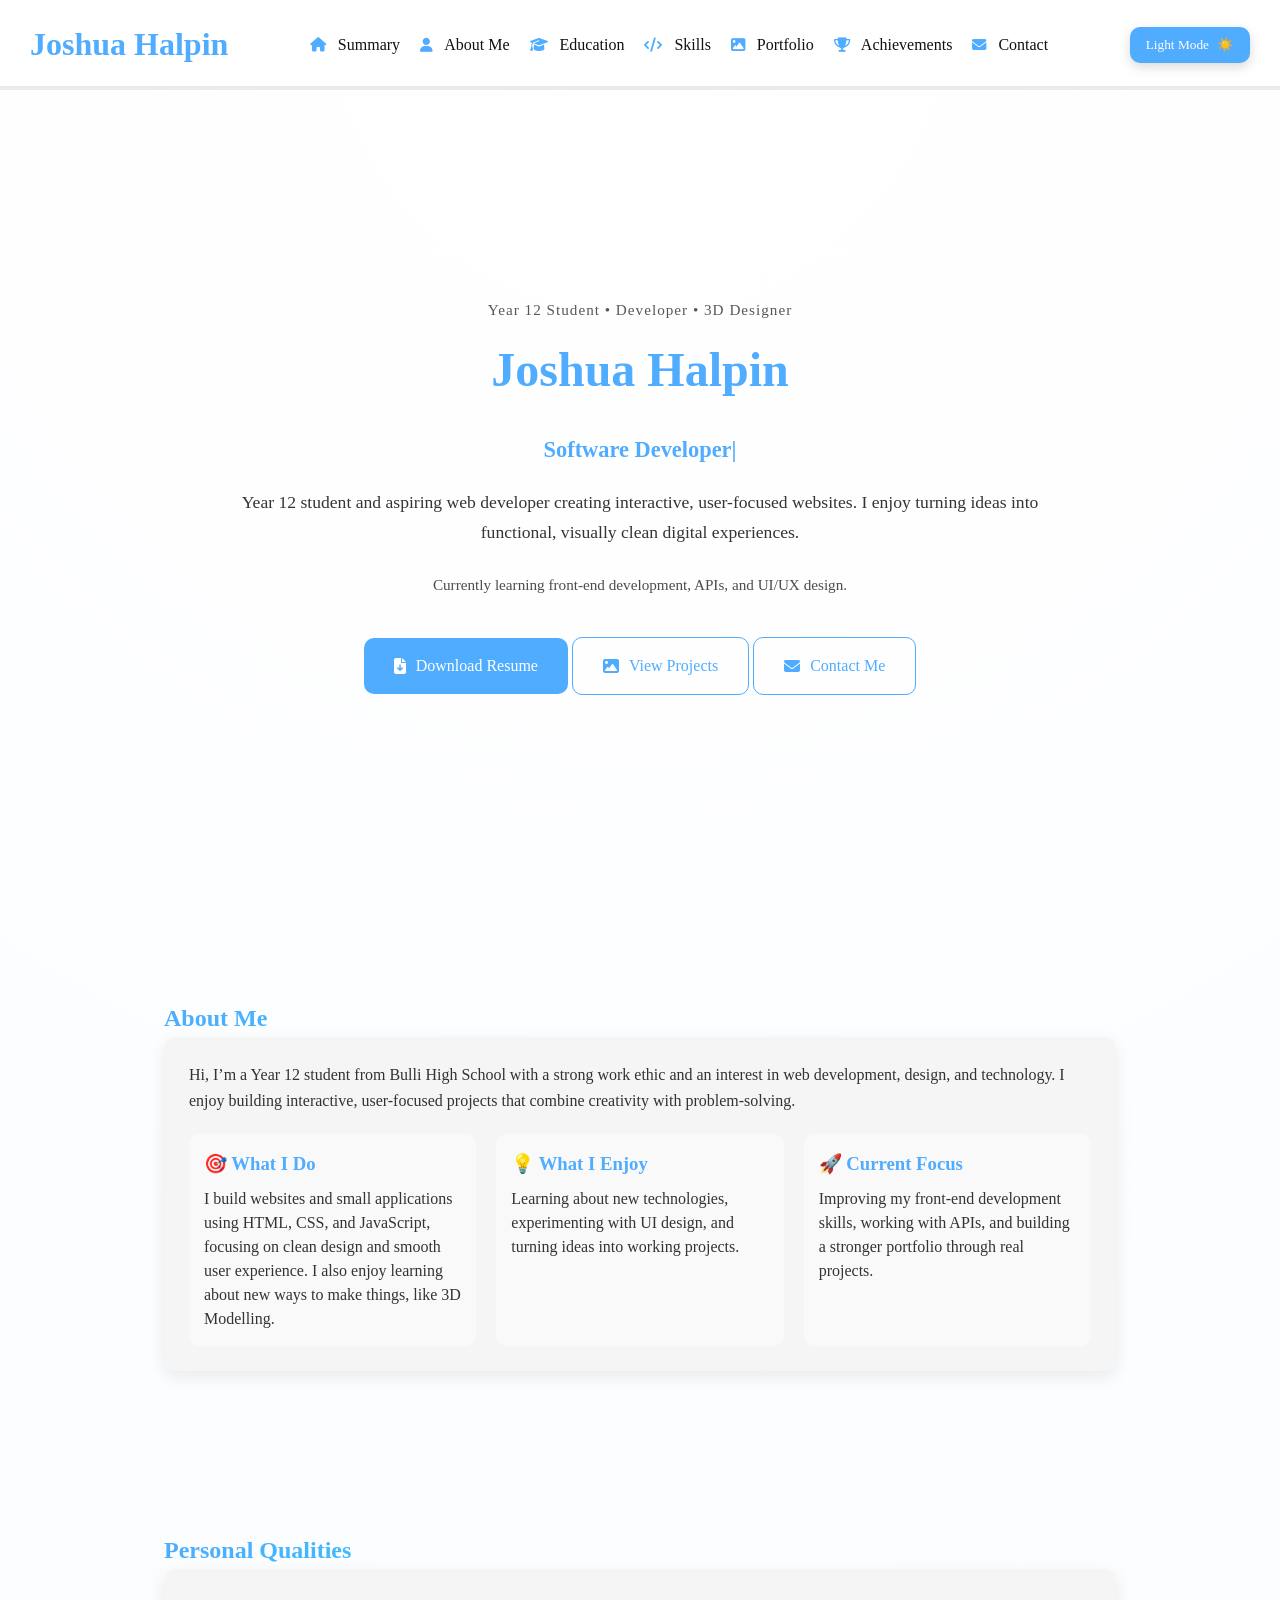
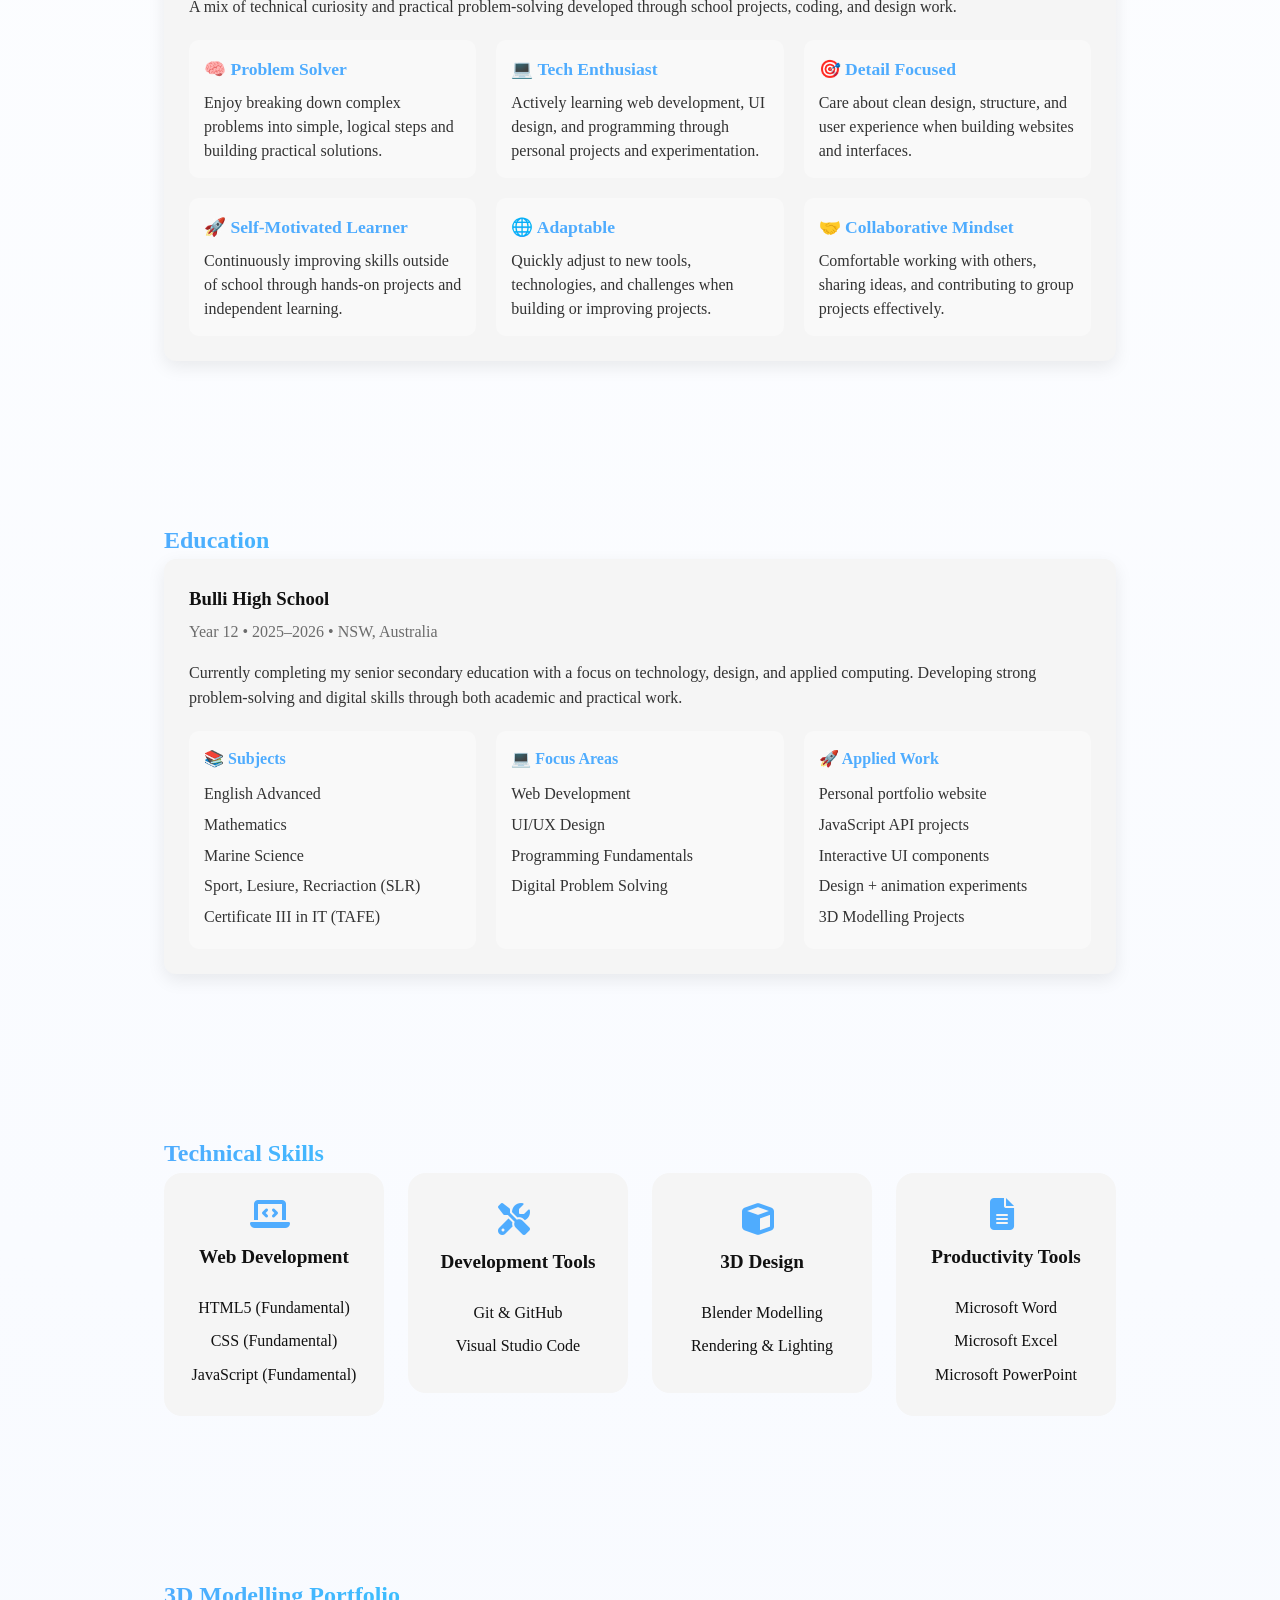
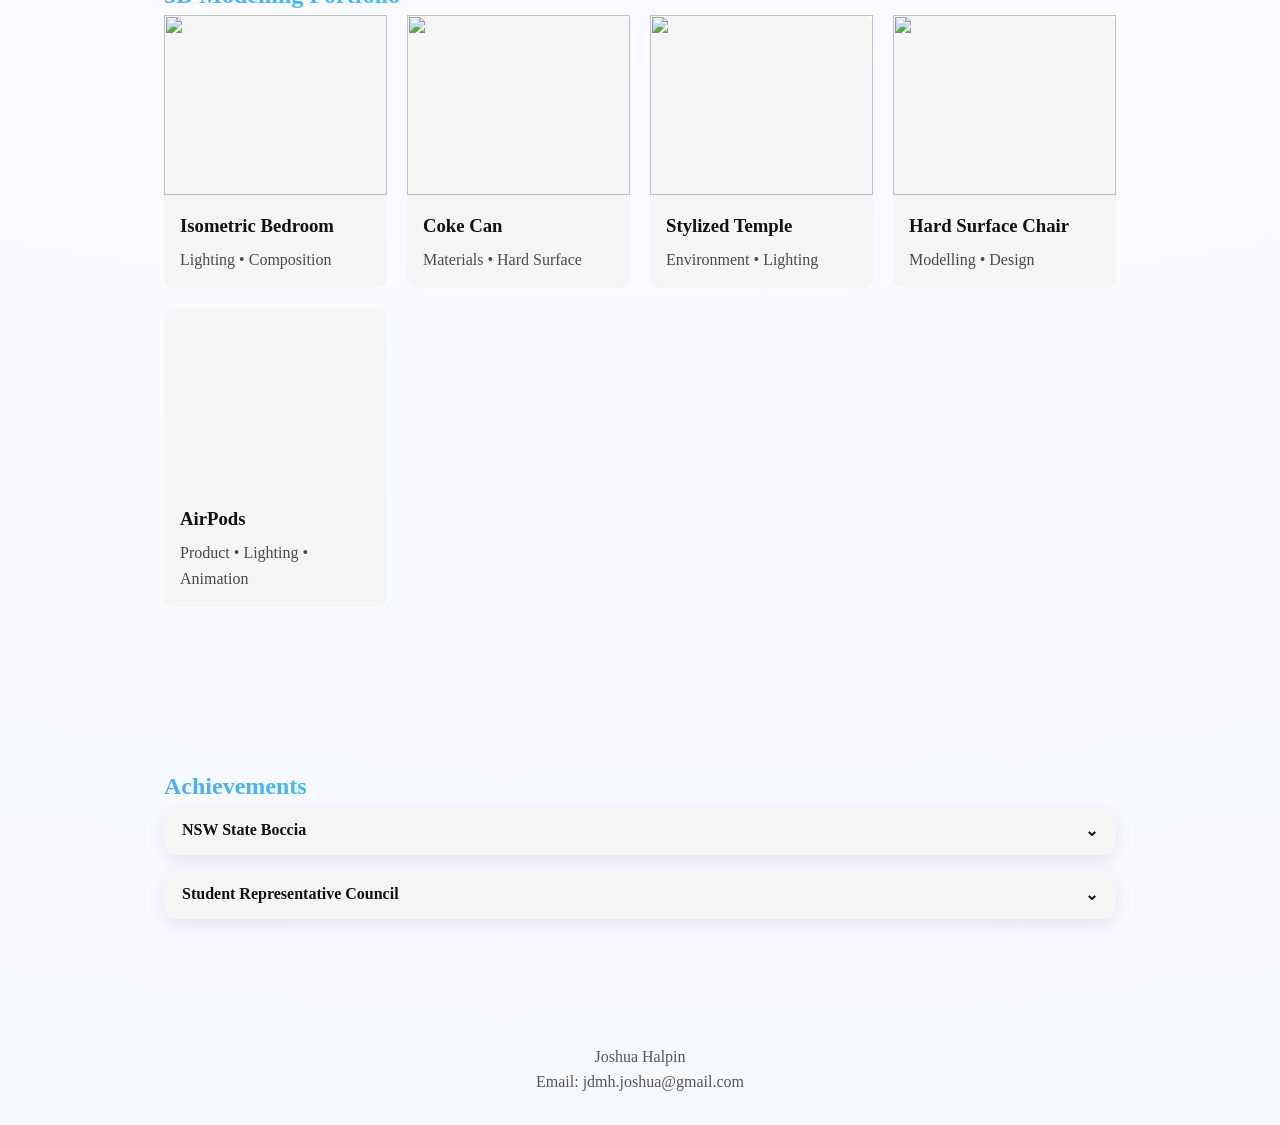
==== commit 2ef17422: "Added Swipe control to portfolio with arrow ket function" ====
--- a/index.html
+++ b/index.html
@@ -492,17 +492,22 @@
 </footer>
 
 <!-- ================= MODAL ================= -->
-<div id="imageModal" class="modal" onclick="closeModal()">
+<div id="imageModal" class="modal">
 
     <div class="modal-content">
+
+        <button class="nav-btn prev" onclick="prevItem()">❮</button>
 
         <img id="modalImage" style="display:none;">
         <video id="modalVideo" controls autoplay loop style="display:none;"></video>
+
         <div class="modal-right">
             <h2 id="modalTitle"></h2>
             <p id="modalDesc"></p>
         </div>
 
+        <button class="nav-btn next" onclick="nextItem()">❯</button>
+
     </div>
 
 </div>
--- a/styles.css
+++ b/styles.css
@@ -946,6 +946,41 @@
     opacity: 0.9;
 }
 
+.nav-btn {
+    position: absolute;
+    top: 50%;
+    background: rgba(0,0,0,0.5);
+    color: white;
+    border: none;
+    font-size: 32px;
+    padding: 12px 16px;
+    cursor: pointer;
+    z-index: 20;
+    border-radius: 10px;
+    transition: 0.2s ease;
+    user-select: none;
+}
+
+.nav-btn:hover {
+    background: rgba(255,255,255,0.2);
+}
+
+.nav-btn.prev {
+    left: 10px;
+}
+
+.nav-btn.next {
+    right: 10px;
+}
+
+/* MOBILE FRIENDLY */
+@media (max-width: 768px) {
+    .nav-btn {
+        font-size: 26px;
+        padding: 10px 14px;
+    }
+}
+
 /* MOBILE */
 @media (max-width: 768px) {
     .modal-content {
@@ -962,6 +997,8 @@
         width: 100%;
     }
 }
+
+
 
 /* =========================
    FOOTER
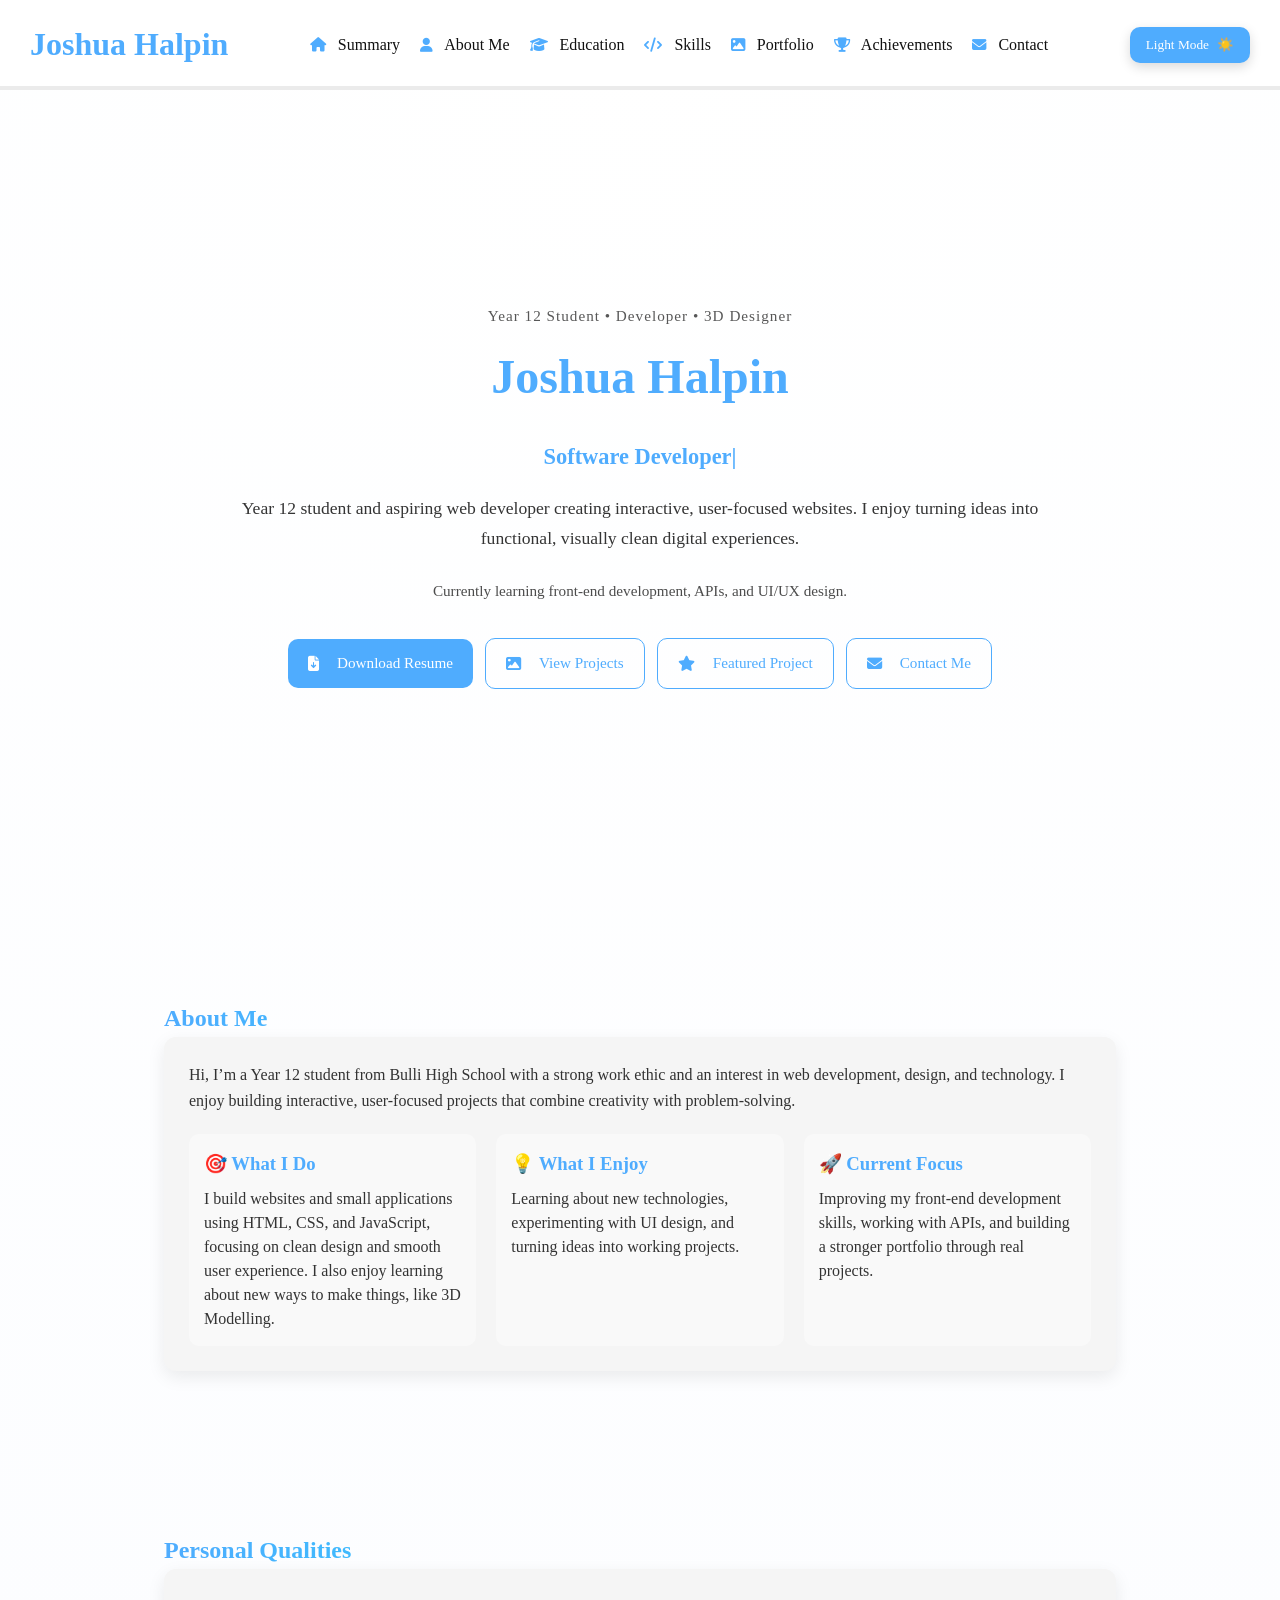
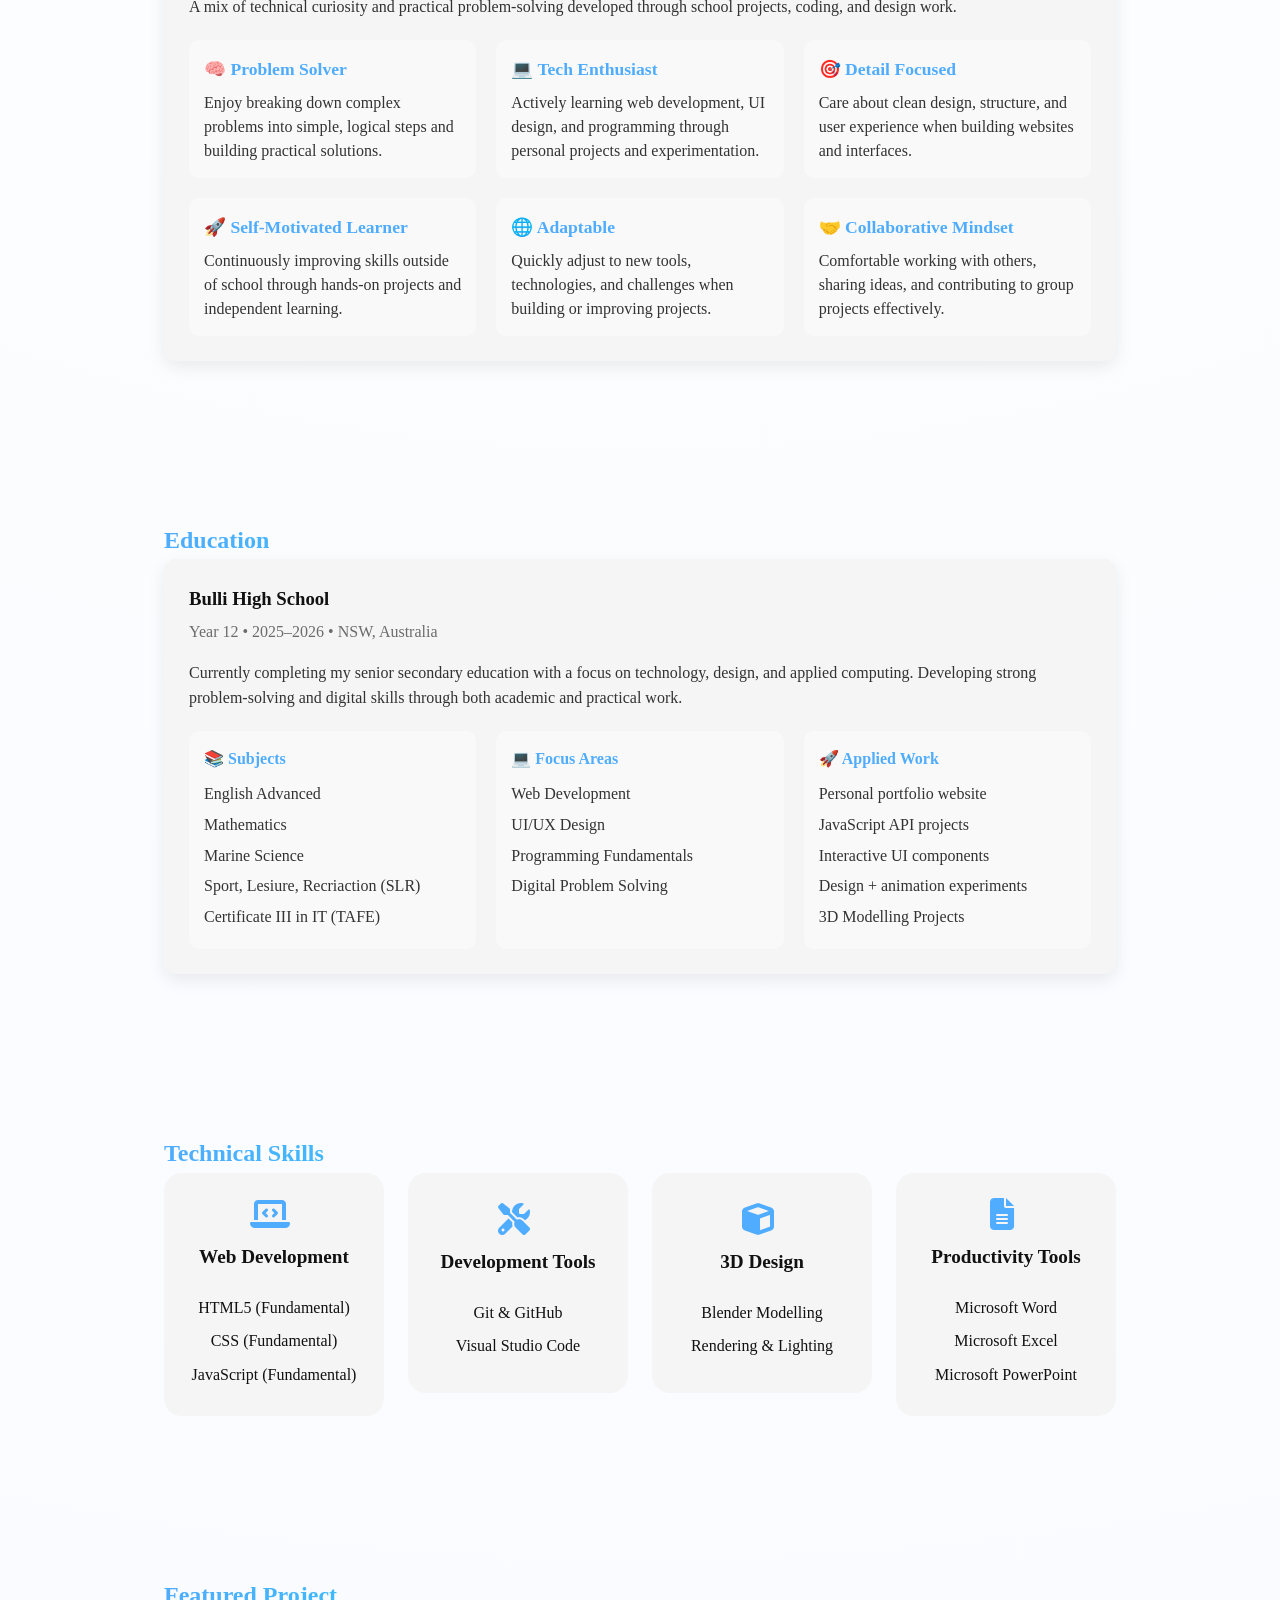
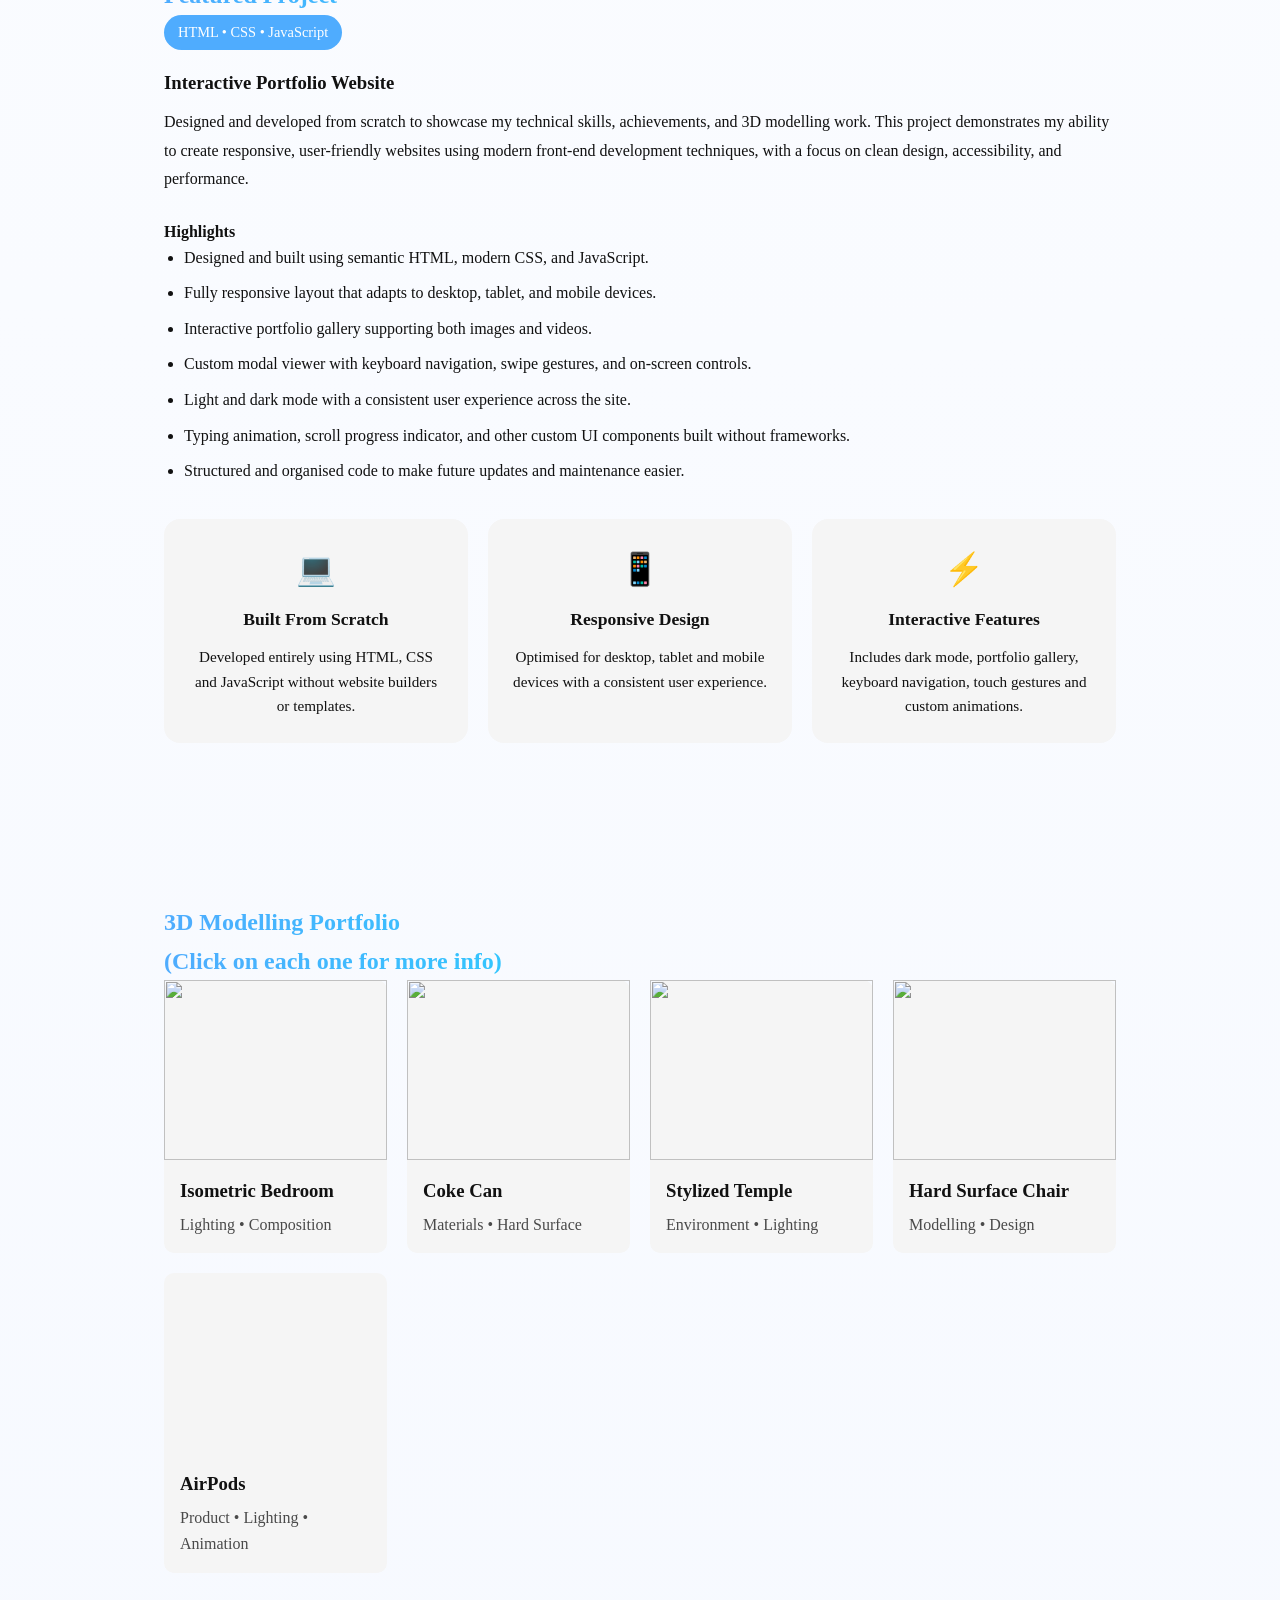
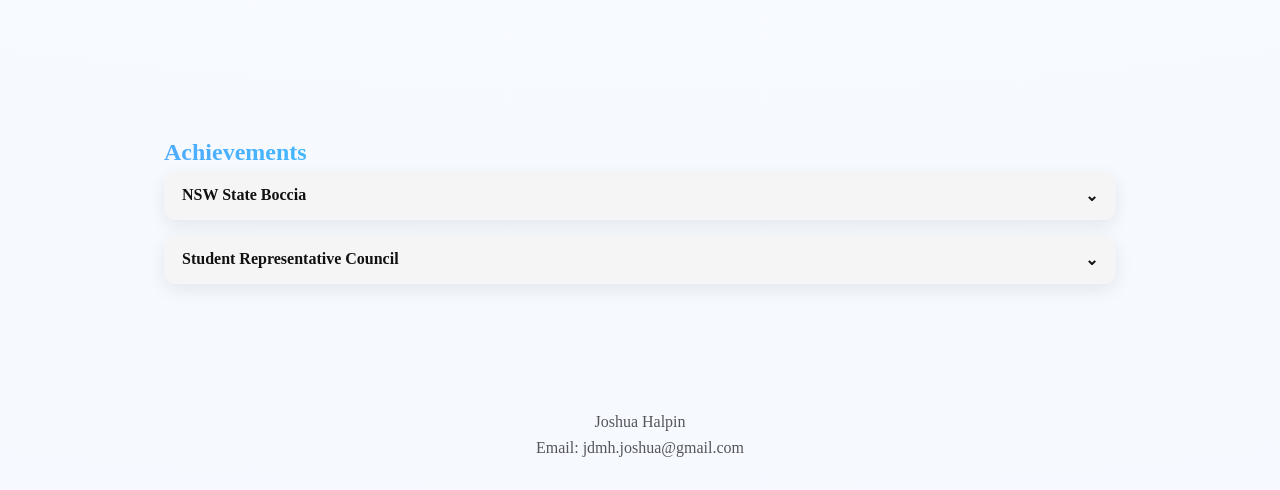
==== commit 020a51de: "added featured Project" ====
--- a/index.html
+++ b/index.html
@@ -128,6 +128,12 @@
                 View Projects
             </a>
 
+            <!-- Featured Project -->
+            <a href="#featured-project" class="btn secondary">
+                <i class="fa-solid fa-star"></i>
+                Featured Project
+            </a>
+
             <!-- CONTACT -->
             <a href="contact.html"
                class="btn secondary">
@@ -339,10 +345,65 @@
 
 </section>
 
+    <!-- ===== FEATURED PROJECT ===== -->
+    <section id="featured-project">
+
+        <h2>Featured Project</h2>
+
+        <div class="featured-card">
+
+            <p class="project-tag">
+                HTML • CSS • JavaScript
+            </p>
+
+            <h3>Interactive Portfolio Website</h3>
+
+            <p class="project-description">
+                Designed and developed from scratch to showcase my technical skills, achievements, and 3D modelling work. This project demonstrates my ability to create responsive, user-friendly websites using modern front-end development techniques, with a focus on clean design, accessibility, and performance.
+            </p>
+
+            <h4>Highlights</h4>
+
+            <ul class="project-list">
+                <li>Designed and built using semantic HTML, modern CSS, and JavaScript.</li>
+                <li>Fully responsive layout that adapts to desktop, tablet, and mobile devices.</li>
+                <li>Interactive portfolio gallery supporting both images and videos.</li>
+                <li>Custom modal viewer with keyboard navigation, swipe gestures, and on-screen controls.</li>
+                <li>Light and dark mode with a consistent user experience across the site.</li>
+                <li>Typing animation, scroll progress indicator, and other custom UI components built without frameworks.</li>
+                <li>Structured and organised code to make future updates and maintenance easier.</li>
+            </ul>
+
+        </div>
+
+       <div class="project-stats">
+
+    <div class="project-stat">
+        <h3>💻</h3>
+        <h4>Built From Scratch</h4>
+        <p>Developed entirely using HTML, CSS and JavaScript without website builders or templates.</p>
+    </div>
+
+    <div class="project-stat">
+        <h3>📱</h3>
+        <h4>Responsive Design</h4>
+        <p>Optimised for desktop, tablet and mobile devices with a consistent user experience.</p>
+    </div>
+
+    <div class="project-stat">
+        <h3>⚡</h3>
+        <h4>Interactive Features</h4>
+        <p>Includes dark mode, portfolio gallery, keyboard navigation, touch gestures and custom animations.</p>
+    </div>
+
+</div> 
+
+    </section>
+
 <!-- ===== PORTFOLIO ===== -->
 <section id="portfolio">
 
-    <h2>3D Modelling Portfolio</h2>
+    <h2>3D Modelling Portfolio <br> (Click on each one for more info)</h2>
 
     <div class="portfolio-grid">
 
--- a/styles.css
+++ b/styles.css
@@ -313,6 +313,25 @@
     transform: translateY(0);
 }
 
+/* =========================
+   Disable reveal animations on mobile
+========================= */
+
+@media (max-width: 768px) {
+
+    .reveal {
+        opacity: 1 !important;
+        transform: none !important;
+        transition: none !important;
+    }
+
+    .reveal.active {
+        opacity: 1 !important;
+        transform: none !important;
+    }
+
+}
+
 
 
 /* =========================
@@ -390,13 +409,33 @@
 }
 
 .hero-buttons {
-    gap: var(--space-3);
-    margin-top: var(--space-4);
-}
-
-.hero-buttons .btn i {
-    font-size: 1rem;
-    margin: 0;
+    display: flex;
+    justify-content: center;
+    align-items: center;
+    flex-wrap: nowrap;
+    gap: 12px;
+    margin-top: 35px;
+}
+
+.hero-buttons .btn {
+    padding: 12px 20px;
+    font-size: 0.95rem;
+    white-space: nowrap;
+}
+
+@media (max-width: 768px) {
+
+    .hero-buttons {
+        flex-direction: column;
+        gap: 15px;
+        width: 100%;
+    }
+
+    .hero-buttons .btn {
+        width: 100%;
+        justify-content: center;
+    }
+
 }
 
 /* buttons */
@@ -689,6 +728,96 @@
     .skills-grid {
         grid-template-columns: 1fr;
     }
+}
+
+/* =========================
+   FEATURED PROJECT
+========================= */
+
+.featured-card {
+    background: none;
+    border: none;
+    box-shadow: none;
+    border-radius: 0;
+    padding: 0;
+}
+
+.project-tag {
+    display: inline-block;
+    padding: 6px 14px;
+    border-radius: 999px;
+    background: var(--primary);
+    color: white;
+    font-size: .9rem;
+    margin-bottom: 18px;
+}
+
+.project-description {
+    margin-bottom: 25px;
+    line-height: 1.8;
+}
+
+.project-list {
+    padding-left: 20px;
+}
+
+.project-list li {
+    margin-bottom: 10px;
+}
+
+@media (max-width:768px){
+
+    .featured-card{
+        padding:25px;
+    }
+
+    .featured-card h3{
+        font-size:1.6rem;
+    }
+
+}
+
+/* =========================
+   PROJECT STATS
+========================= */
+
+.project-stats {
+    display: grid;
+    grid-template-columns: repeat(auto-fit, minmax(230px, 1fr));
+    gap: 20px;
+    margin-top: 35px;
+}
+
+.project-stat {
+    background: var(--card-light);
+    border-radius: 16px;
+    padding: 25px;
+    text-align: center;
+    transition: transform 0.3s ease, box-shadow 0.3s ease;
+}
+
+body.dark .project-stat {
+    background: var(--card-dark);
+}
+
+.project-stat:hover {
+    transform: translateY(-6px);
+    box-shadow: 0 12px 25px rgba(0,0,0,0.15);
+}
+
+.project-stat h3 {
+    font-size: 2rem;
+    margin-bottom: 10px;
+}
+
+.project-stat h4 {
+    margin-bottom: 12px;
+    font-size: 1.1rem;
+}
+
+.project-stat p {
+    line-height: 1.6;
+    font-size: 0.95rem;
 }
 
 /* =========================
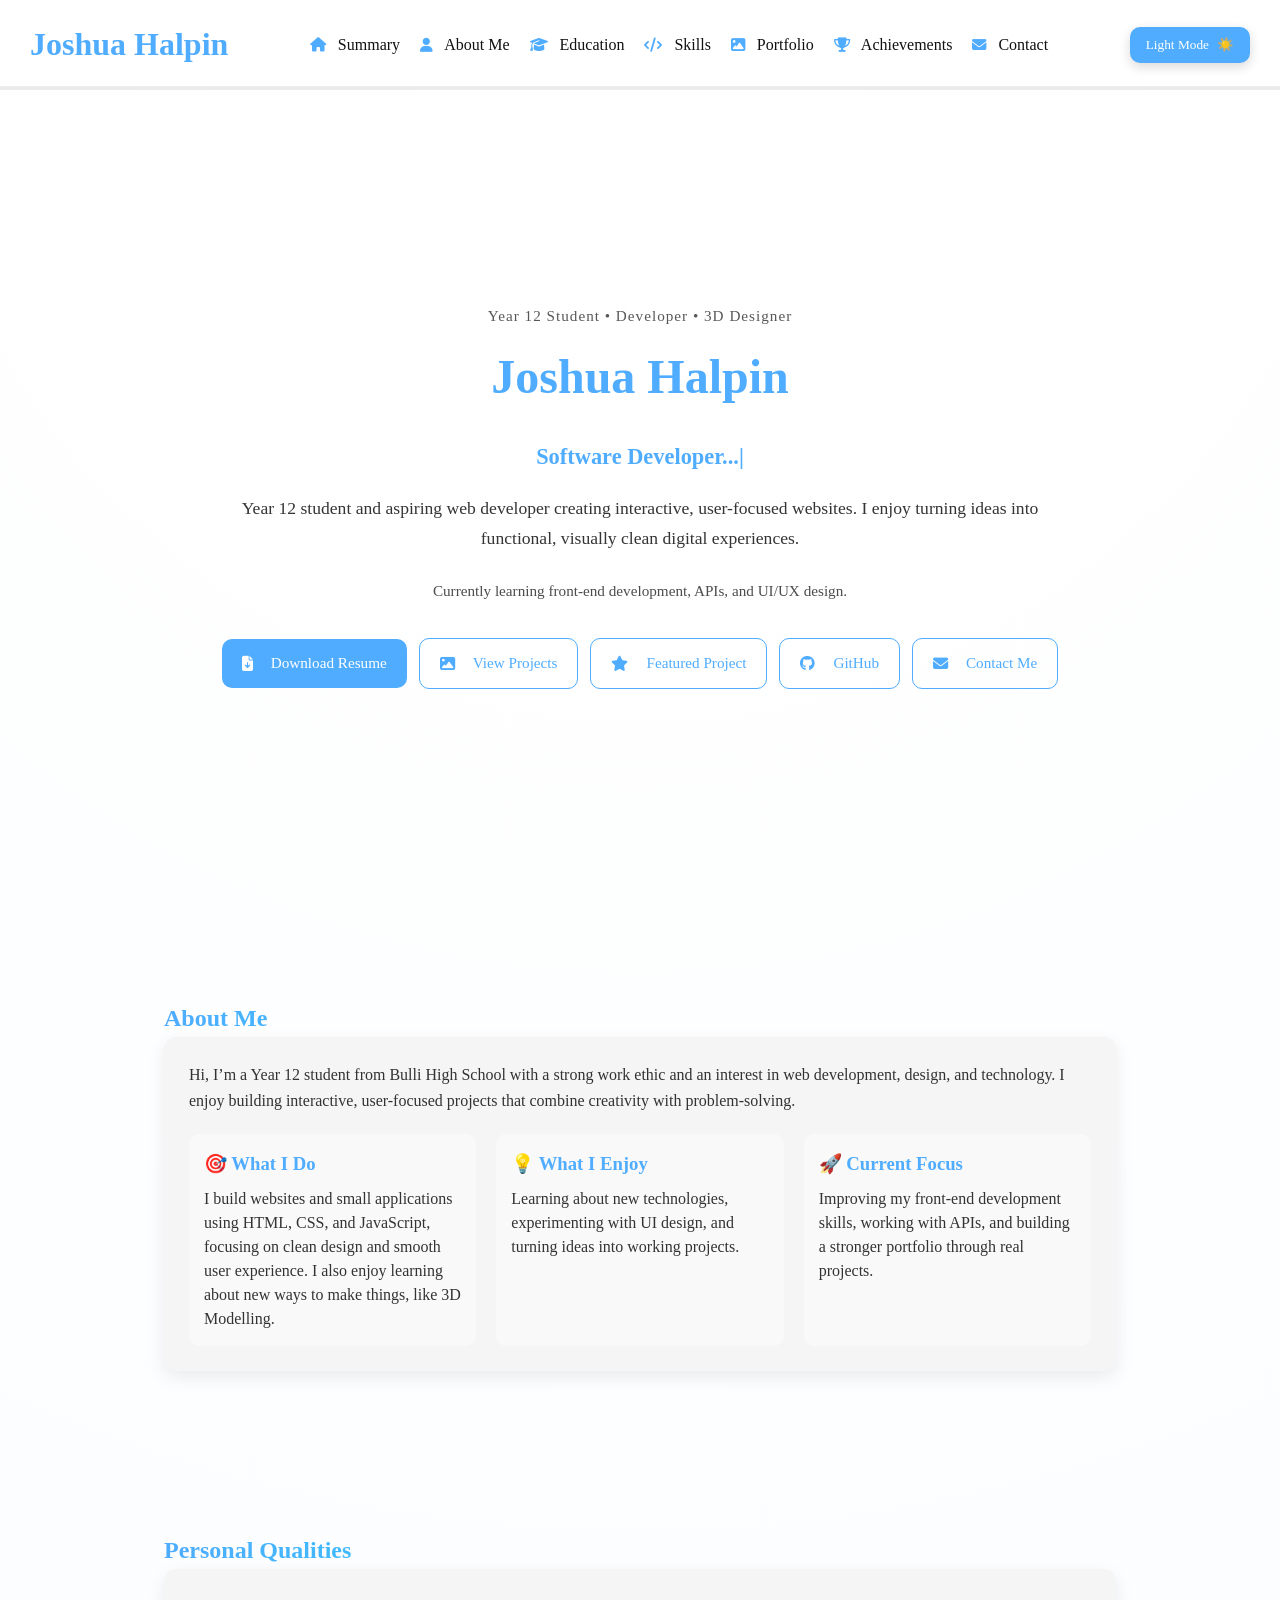
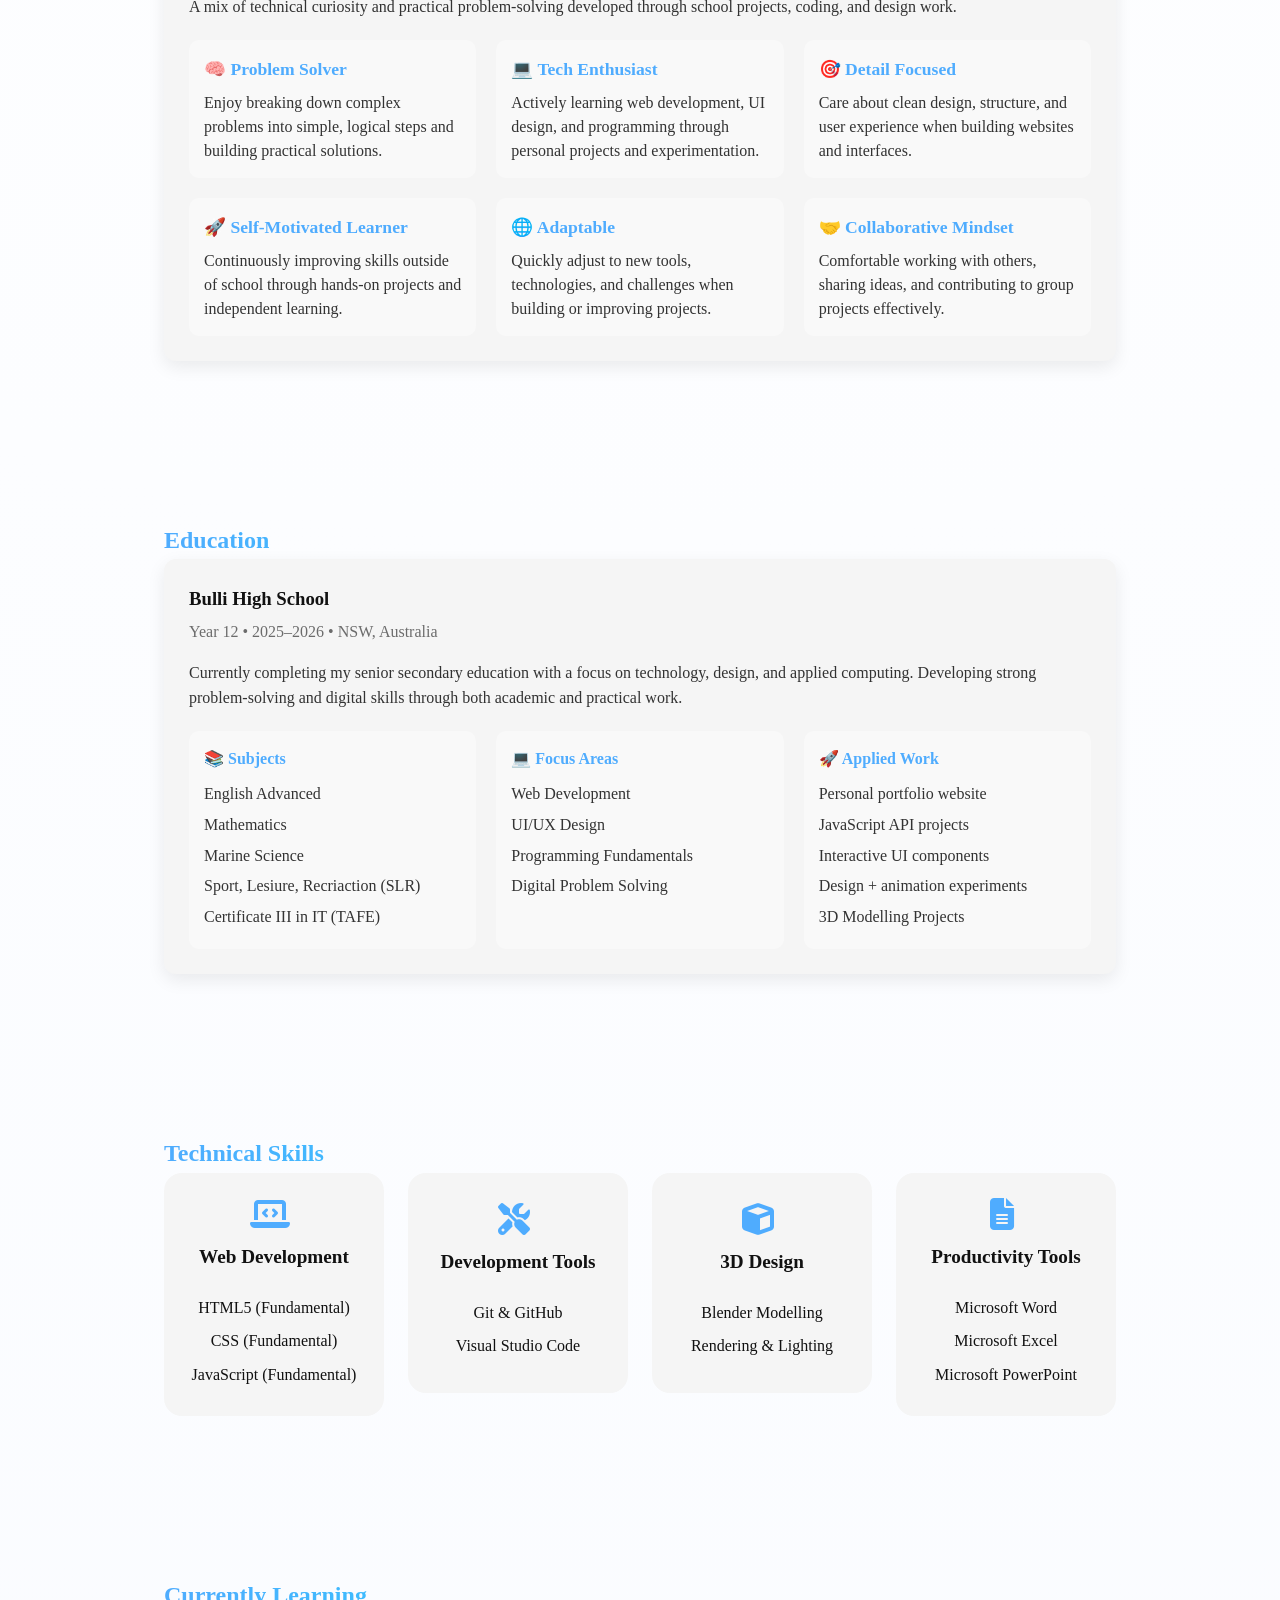
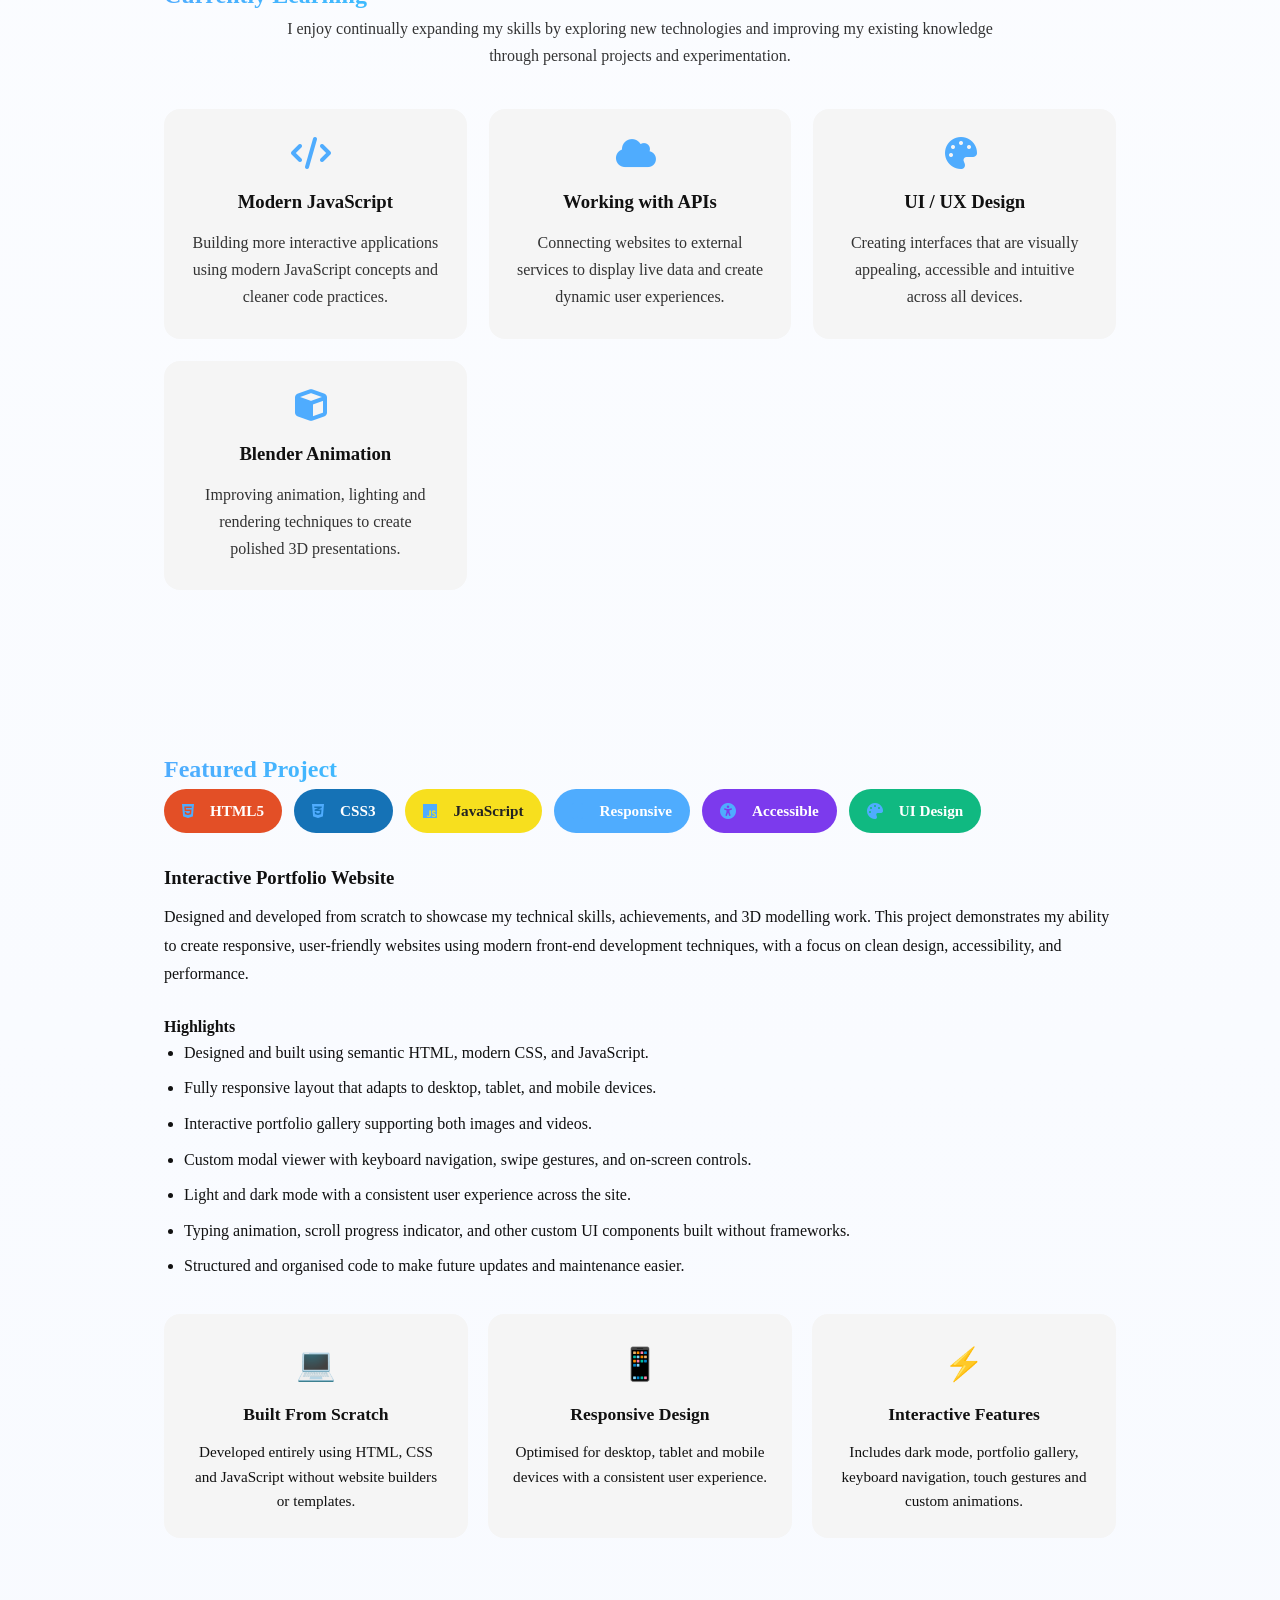
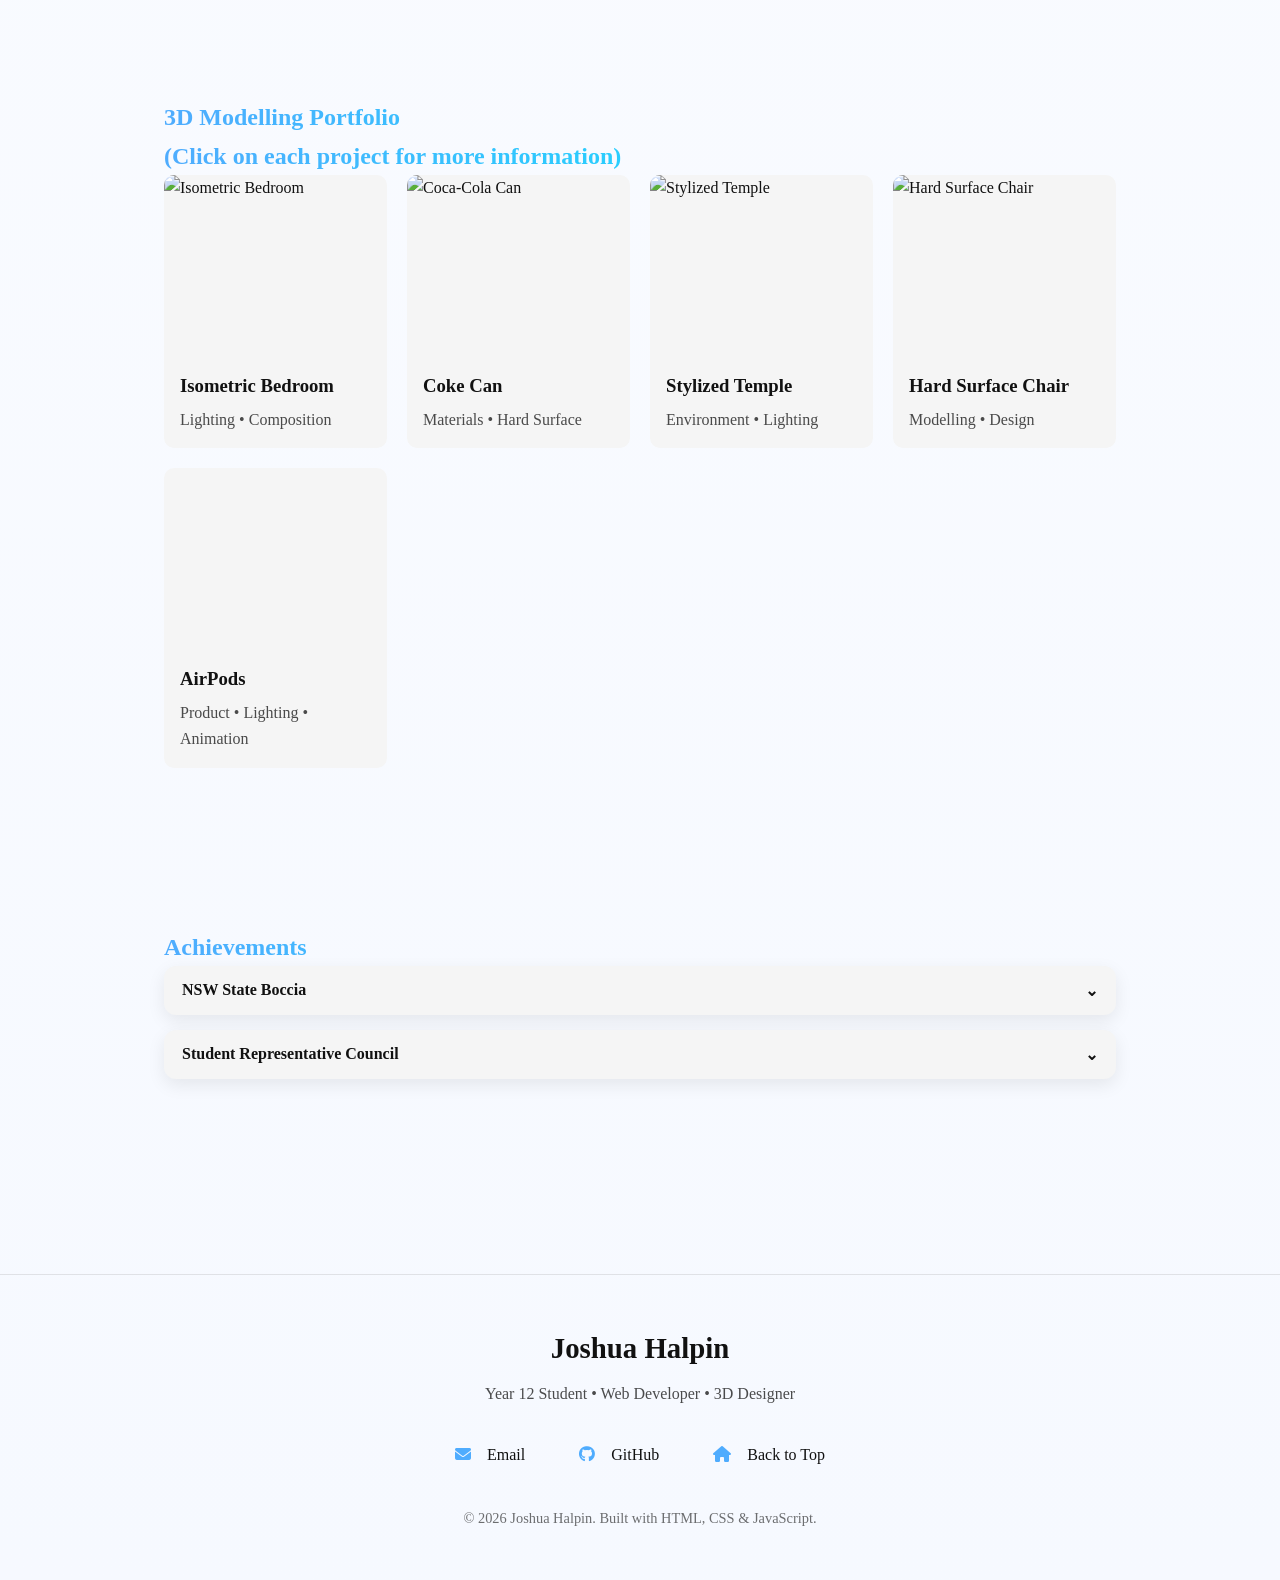
==== commit 2faea783: "Fixed Multiple things!" ====
--- a/index.html
+++ b/index.html
@@ -134,6 +134,14 @@
                 Featured Project
             </a>
 
+            <a href="https://github.com/JoshGit15"
+                class="btn secondary"
+                target="_blank"
+                rel="noopener noreferrer">
+                    <i class="fa-brands fa-github"></i>
+                    GitHub
+            </a>
+
             <!-- CONTACT -->
             <a href="contact.html"
                class="btn secondary">
@@ -345,6 +353,45 @@
 
 </section>
 
+    <!-- ===== CURRENTLY LEARNING ===== -->
+<section id="learning">
+
+    <h2>Currently Learning</h2>
+
+    <p class="learning-intro">
+        I enjoy continually expanding my skills by exploring new technologies and improving my existing knowledge through personal projects and experimentation.
+    </p>
+
+    <div class="learning-grid">
+
+        <div class="learning-card">
+            <i class="fa-solid fa-code"></i>
+            <h3>Modern JavaScript</h3>
+            <p>Building more interactive applications using modern JavaScript concepts and cleaner code practices.</p>
+        </div>
+
+        <div class="learning-card">
+            <i class="fa-solid fa-cloud"></i>
+            <h3>Working with APIs</h3>
+            <p>Connecting websites to external services to display live data and create dynamic user experiences.</p>
+        </div>
+
+        <div class="learning-card">
+            <i class="fa-solid fa-palette"></i>
+            <h3>UI / UX Design</h3>
+            <p>Creating interfaces that are visually appealing, accessible and intuitive across all devices.</p>
+        </div>
+
+        <div class="learning-card">
+            <i class="fa-solid fa-cube"></i>
+            <h3>Blender Animation</h3>
+            <p>Improving animation, lighting and rendering techniques to create polished 3D presentations.</p>
+        </div>
+
+    </div>
+
+</section>
+
     <!-- ===== FEATURED PROJECT ===== -->
     <section id="featured-project">
 
@@ -352,9 +399,39 @@
 
         <div class="featured-card">
 
-            <p class="project-tag">
-                HTML • CSS • JavaScript
-            </p>
+<div class="project-tags">
+
+    <span class="tag html">
+        <i class="fa-brands fa-html5"></i>
+        HTML5
+    </span>
+
+    <span class="tag css">
+        <i class="fa-brands fa-css3-alt"></i>
+        CSS3
+    </span>
+
+    <span class="tag js">
+        <i class="fa-brands fa-js"></i>
+        JavaScript
+    </span>
+
+    <span class="tag responsive">
+        <i class="fa-solid fa-mobile-screen-button"></i>
+        Responsive
+    </span>
+
+    <span class="tag accessibility">
+        <i class="fa-solid fa-universal-access"></i>
+        Accessible
+    </span>
+
+    <span class="tag ui">
+        <i class="fa-solid fa-palette"></i>
+        UI Design
+    </span>
+
+</div>
 
             <h3>Interactive Portfolio Website</h3>
 
@@ -403,80 +480,135 @@
 <!-- ===== PORTFOLIO ===== -->
 <section id="portfolio">
 
-    <h2>3D Modelling Portfolio <br> (Click on each one for more info)</h2>
+    <h2>3D Modelling Portfolio <br>(Click on each project for more information)</h2>
 
     <div class="portfolio-grid">
 
         <!-- ISOMETRIC BEDROOM -->
         <div class="portfolio-item"
-            onclick="openModal(this)"
-            data-title="Isometric Bedroom"
-            data-desc="A detailed isometric interior scene created in Blender, focusing on composition, lighting balance, and spatial design. The project demonstrates understanding of camera framing, material variation, and scene layout to create a visually coherent environment.">
-
-            <img src="Isometric Bedroom.png">
+             onclick="openModal(this)"
+             data-title="Isometric Bedroom"
+             data-desc="A detailed isometric interior scene created in Blender, focusing on composition, lighting balance, and spatial design. The project demonstrates understanding of camera framing, material variation, and scene layout to create a visually coherent environment.">
+
+            <img src="Isometric Bedroom.png" alt="Isometric Bedroom">
+
+            <div class="portfolio-overlay">
+                <h3>Isometric Bedroom</h3>
+                <p>Lighting • Composition</p>
+
+                <span>
+                    <i class="fa-solid fa-up-right-and-down-left-from-center"></i>
+                    Click to View
+                </span>
+            </div>
 
             <div class="portfolio-text">
                 <h3>Isometric Bedroom</h3>
                 <p>Lighting • Composition</p>
             </div>
+
         </div>
 
         <!-- COKE CAN -->
         <div class="portfolio-item"
-            onclick="openModal(this)"
-            data-title="Coca-Cola Can"
-            data-desc="A hard-surface modelling study focused on achieving realistic proportions, surface detail, and material accuracy. Emphasis was placed on clean topology, reflective shader setup, and lighting to replicate a commercially lit product render.">
-
-            <img src="Can.png">
+             onclick="openModal(this)"
+             data-title="Coca-Cola Can"
+             data-desc="A hard-surface modelling study focused on achieving realistic proportions, surface detail, and material accuracy. Emphasis was placed on clean topology, reflective shader setup, and lighting to replicate a commercially lit product render.">
+
+            <img src="Can.png" alt="Coca-Cola Can">
+
+            <div class="portfolio-overlay">
+                <h3>Coca-Cola Can</h3>
+                <p>Materials • Hard Surface</p>
+
+                <span>
+                    <i class="fa-solid fa-up-right-and-down-left-from-center"></i>
+                    Click to View
+                </span>
+            </div>
 
             <div class="portfolio-text">
                 <h3>Coke Can</h3>
                 <p>Materials • Hard Surface</p>
             </div>
+
         </div>
 
         <!-- STYLIZED TEMPLE -->
         <div class="portfolio-item"
-            onclick="openModal(this)"
-            data-title="Stylized Temple"
-            data-desc="A stylized architectural environment exploring shape language, lighting, and atmosphere. The project highlights environment design fundamentals, including silhouette clarity, material stylisation, and mood-driven lighting composition.">
-
-            <img src="Stylized Temple.png">
+             onclick="openModal(this)"
+             data-title="Stylized Temple"
+             data-desc="A stylized architectural environment exploring shape language, lighting, and atmosphere. The project highlights environment design fundamentals, including silhouette clarity, material stylisation, and mood-driven lighting composition.">
+
+            <img src="Stylized Temple.png" alt="Stylized Temple">
+
+            <div class="portfolio-overlay">
+                <h3>Stylized Temple</h3>
+                <p>Environment • Lighting</p>
+
+                <span>
+                    <i class="fa-solid fa-up-right-and-down-left-from-center"></i>
+                    Click to View
+                </span>
+            </div>
 
             <div class="portfolio-text">
                 <h3>Stylized Temple</h3>
                 <p>Environment • Lighting</p>
             </div>
-        </div>
-
-        <!-- CHAIR -->
+
+        </div>
+
+        <!-- HARD SURFACE CHAIR -->
         <div class="portfolio-item"
-            onclick="openModal(this)"
-            data-title="Hard Surface Chair"
-            data-desc="A precision-focused hard-surface modelling exercise demonstrating clean geometry, edge control, and accurate form development. The model was created with attention to real-world structure and rendering consistency.">
-
-            <img src="Chair.png">
+             onclick="openModal(this)"
+             data-title="Hard Surface Chair"
+             data-desc="A precision-focused hard-surface modelling exercise demonstrating clean geometry, edge control, and accurate form development. The model was created with attention to real-world structure and rendering consistency.">
+
+            <img src="Chair.png" alt="Hard Surface Chair">
+
+            <div class="portfolio-overlay">
+                <h3>Hard Surface Chair</h3>
+                <p>Modelling • Design</p>
+
+                <span>
+                    <i class="fa-solid fa-up-right-and-down-left-from-center"></i>
+                    Click to View
+                </span>
+            </div>
 
             <div class="portfolio-text">
                 <h3>Hard Surface Chair</h3>
                 <p>Modelling • Design</p>
             </div>
-        </div>
-
-        <!-- AIRPODS (VIDEO) -->
+
+        </div>
+
+        <!-- AIRPODS -->
         <div class="portfolio-item"
-            onclick="openModal(this)"
-            data-title="AirPods Product Render"
-            data-desc="A high-quality product animation of AirPods created with a focus on realistic lighting, material accuracy, and smooth motion design. The project explores clean product presentation techniques, soft reflections, and cinematic looping animation to highlight form, detail, and commercial-style visual appeal.">
+             onclick="openModal(this)"
+             data-title="AirPods Product Render"
+             data-desc="A high-quality product animation of AirPods created with a focus on realistic lighting, material accuracy, and smooth motion design. The project explores clean product presentation techniques, soft reflections, and cinematic looping animation to highlight form, detail, and commercial-style visual appeal.">
 
             <video muted playsinline loop preload="metadata">
                 <source src="Airpods.webm" type="video/webm">
             </video>
 
+            <div class="portfolio-overlay">
+                <h3>AirPods</h3>
+                <p>Product • Lighting • Animation</p>
+
+                <span>
+                    <i class="fa-solid fa-up-right-and-down-left-from-center"></i>
+                    Click to View
+                </span>
+            </div>
+
             <div class="portfolio-text">
                 <h3>AirPods</h3>
                 <p>Product • Lighting • Animation</p>
             </div>
+
         </div>
 
     </div>
@@ -548,8 +680,38 @@
 
 <!-- ================= FOOTER ================= -->
 <footer>
-    <p>Joshua Halpin</p>
-    <p>Email: jdmh.joshua@gmail.com</p>
+
+    <h3>Joshua Halpin</h3>
+
+    <p class="footer-tagline">
+        Year 12 Student • Web Developer • 3D Designer
+    </p>
+
+    <div class="footer-links">
+
+        <a href="mailto:jdmh.joshua@gmail.com">
+            <i class="fa-solid fa-envelope"></i>
+            Email
+        </a>
+
+        <a href="https://github.com/JoshGit15"
+           target="_blank"
+           rel="noopener noreferrer">
+            <i class="fa-brands fa-github"></i>
+            GitHub
+        </a>
+
+        <a href="#summary">
+            <i class="fa-solid fa-house"></i>
+            Back to Top
+        </a>
+
+    </div>
+
+    <p class="copyright">
+        © 2026 Joshua Halpin. Built with HTML, CSS & JavaScript.
+    </p>
+
 </footer>
 
 <!-- ================= MODAL ================= -->
@@ -558,6 +720,7 @@
     <div class="modal-content">
 
         <button class="nav-btn prev" onclick="prevItem()">❮</button>
+        <button class="close-modal" onclick="closeModal()">✕</button>
 
         <img id="modalImage" style="display:none;">
         <video id="modalVideo" controls autoplay loop style="display:none;"></video>
--- a/styles.css
+++ b/styles.css
@@ -728,6 +728,59 @@
     .skills-grid {
         grid-template-columns: 1fr;
     }
+}
+
+/* =========================
+   CURRENTLY LEARNING
+========================= */
+
+.learning-intro{
+    text-align:center;
+    max-width:750px;
+    margin:0 auto 40px;
+    opacity:.85;
+    line-height:1.7;
+}
+
+.learning-grid{
+    display:grid;
+    grid-template-columns:repeat(auto-fit,minmax(230px,1fr));
+    gap:22px;
+}
+
+.learning-card{
+
+    background:var(--card-light);
+    border-radius:16px;
+    padding:28px;
+
+    text-align:center;
+
+    transition:.3s;
+}
+
+body.dark-mode.learning-card{
+    background:var(--card-dark);
+}
+
+.learning-card:hover{
+    transform:translateY(-6px);
+    box-shadow:0 10px 30px rgba(0,0,0,.12);
+}
+
+.learning-card i{
+    font-size:2rem;
+    color:var(--primary);
+    margin-bottom:18px;
+}
+
+.learning-card h3{
+    margin-bottom:12px;
+}
+
+.learning-card p{
+    line-height:1.7;
+    opacity:.85;
 }
 
 /* =========================
@@ -778,6 +831,78 @@
 }
 
 /* =========================
+   PROJECT TAGS
+========================= */
+
+.project-tags {
+    display: flex;
+    flex-wrap: wrap;
+    gap: 12px;
+    margin-bottom: 30px;
+}
+
+.tag {
+    display: inline-flex;
+    align-items: center;
+    gap: 8px;
+
+    padding: 10px 18px;
+
+    border-radius: 999px;
+
+    font-size: .95rem;
+    font-weight: 600;
+
+    transition: .25s;
+}
+
+.tag i {
+    font-size: 1rem;
+}
+
+.tag.html{
+    background:#e34f26;
+    color:white;
+}
+
+.tag.css{
+    background:#1572B6;
+    color:white;
+}
+
+.tag.js{
+    background:#f7df1e;
+    color:#222;
+}
+
+.tag.responsive{
+    background:#4facfe;
+    color:white;
+}
+
+.tag.accessibility{
+    background:#7c3aed;
+    color:white;
+}
+
+.tag.ui{
+    background:#10b981;
+    color:white;
+}
+
+.tag:hover{
+    transform:translateY(-3px);
+}
+
+@media (max-width:768px){
+
+    .project-tags{
+        justify-content:center;
+    }
+
+}
+
+/* =========================
    PROJECT STATS
 ========================= */
 
@@ -796,7 +921,7 @@
     transition: transform 0.3s ease, box-shadow 0.3s ease;
 }
 
-body.dark .project-stat {
+body.dark-mode.project-stat {
     background: var(--card-dark);
 }
 
@@ -831,41 +956,107 @@
 }
 
 .portfolio-item {
+    position: relative;
+    overflow: hidden;
+
     cursor: pointer;
     border-radius: 10px;
     background: #f5f5f5;
-    transition: transform 0.2s ease;
-}
-
-.portfolio-item {
+
     transition: transform 0.3s ease, box-shadow 0.3s ease;
 }
 
 .portfolio-item:hover {
-    transform: scale(1.05);
+    transform: translateY(-6px);
     box-shadow: 0 15px 30px rgba(0,0,0,0.15);
 }
 
+/* Dark mode */
 body.dark-mode .portfolio-item {
     background: #1a1a1a;
 }
 
-.portfolio-item img {
-    width: 100%;
-    height: 180px;
-    object-fit: cover;
-}
-
+/* =========================
+   IMAGES / VIDEO
+========================= */
+
+.portfolio-item img,
 .portfolio-item video {
     width: 100%;
     height: 180px;
     object-fit: cover;
     display: block;
-}
-
-
-/* =========================
-   PORTFOLIO TEXT
+
+    transition: transform 0.45s ease;
+}
+
+.portfolio-item:hover img,
+.portfolio-item:hover video {
+    transform: scale(1.05);
+}
+
+/* =========================
+   OVERLAY
+========================= */
+
+.portfolio-overlay {
+    position: absolute;
+    inset: 0;
+
+    display: flex;
+    flex-direction: column;
+    justify-content: flex-end;
+
+    padding: 24px;
+
+    background: linear-gradient(
+        to top,
+        rgba(0,0,0,0.92),
+        rgba(0,0,0,0.55),
+        transparent
+    );
+
+    color: #fff;
+
+    opacity: 0;
+    transition: opacity 0.35s ease;
+
+    pointer-events: none;
+}
+
+.portfolio-item:hover .portfolio-overlay {
+    opacity: 1;
+}
+
+.portfolio-overlay h3 {
+    margin-bottom: 6px;
+    font-size: 1.2rem;
+}
+
+.portfolio-overlay p {
+    margin-bottom: 14px;
+    opacity: 0.9;
+}
+
+.portfolio-overlay span {
+    display: inline-flex;
+    align-items: center;
+    gap: 10px;
+
+    width: fit-content;
+
+    padding: 8px 14px;
+    border-radius: 999px;
+
+    background: rgba(255,255,255,0.12);
+    backdrop-filter: blur(10px);
+
+    font-size: 0.85rem;
+    font-weight: 600;
+}
+
+/* =========================
+   TEXT BELOW CARD
 ========================= */
 
 .portfolio-text {
@@ -878,6 +1069,26 @@
 
 .portfolio-text p {
     opacity: 0.75;
+}
+
+/* =========================
+   MOBILE FIX
+========================= */
+
+@media (max-width: 768px) {
+    .portfolio-overlay {
+        display: none;
+    }
+
+    .portfolio-item:hover {
+        transform: none;
+        box-shadow: none;
+    }
+
+    .portfolio-item:hover img,
+    .portfolio-item:hover video {
+        transform: none;
+    }
 }
 
 
@@ -1102,6 +1313,17 @@
     right: 10px;
 }
 
+.close-modal {
+    position: absolute;
+    top: 15px;
+    right: 15px;
+    background: none;
+    border: none;
+    color: white;
+    font-size: 24px;
+    cursor: pointer;
+}
+
 /* MOBILE FRIENDLY */
 @media (max-width: 768px) {
     .nav-btn {
@@ -1127,17 +1349,74 @@
     }
 }
 
-
-
 /* =========================
    FOOTER
 ========================= */
 
 footer {
+    margin-top: 100px;
+    padding: 50px 20px;
+
     text-align: center;
-    padding: 30px;
-
-    opacity: 0.7;
+
+    border-top: 1px solid rgba(128,128,128,.2);
+}
+
+footer h3 {
+    font-size: 1.8rem;
+    margin-bottom: 10px;
+}
+
+.footer-tagline {
+    opacity: .75;
+    margin-bottom: 25px;
+}
+
+.footer-links {
+    display: flex;
+    justify-content: center;
+    flex-wrap: wrap;
+    gap: 18px;
+    margin-bottom: 30px;
+}
+
+.footer-links a {
+    display: inline-flex;
+    align-items: center;
+    gap: 8px;
+
+    text-decoration: none;
+    color: inherit;
+
+    padding: 10px 18px;
+
+    border-radius: 999px;
+
+    transition: .25s;
+}
+
+.footer-links a:hover {
+    background: rgba(79,172,254,.12);
+    color: var(--primary);
+}
+
+.copyright {
+    font-size: .9rem;
+    opacity: .6;
+}
+
+@media (max-width:768px){
+
+    .footer-links{
+        flex-direction:column;
+        align-items:center;
+    }
+
+    .footer-links a{
+        width:220px;
+        justify-content:center;
+    }
+
 }
 
 /* =========================
